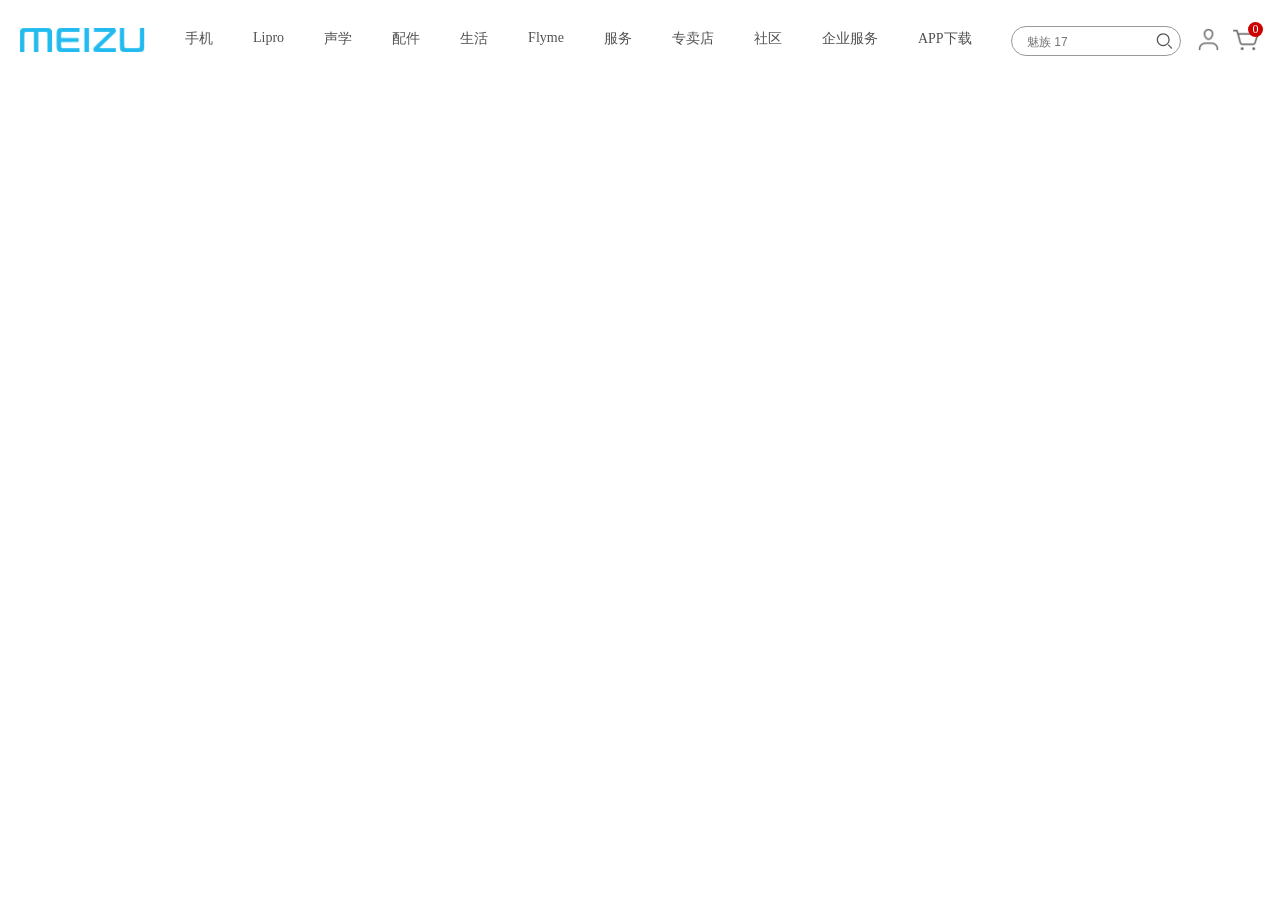
==== src/html/index.html @ c6a1ca73 "v0.0.2" ====
<!DOCTYPE html>
<html lang="en">

<head>
    <meta charset="UTF-8">
    <meta name="viewport" content="width=device-width, initial-scale=1.0">
    <title>Document</title>
    <link rel="stylesheet" href="../styles/index.css">
</head>

<body>
    <!-- 头部导航栏 -->
    <div class="meizu-header">
        <div class="wrapper">
            <div class="meizu-header-logo">
                <a href="">
                    <img src="../img/meizu.png" alt="">
                </a>
            </div>
            <ul class="meizu-header-link">
                <li class="meizu-header-product">
                    <a href="">手机</a>
                </li>
                <li class="meizu-header-product">
                    <a href="">Lipro</a>
                </li>
                <li class="meizu-header-product">
                    <a href="">声学</a>
                </li>
                <li class="meizu-header-product">
                    <a href="">配件</a>
                </li>
                <li class="meizu-header-product">
                    <a href="">生活</a>
                </li>
                <li class="meizu-header-product">
                    <a href="">Flyme</a>
                </li>
                <li class="meizu-header-product">
                    <a href="">服务</a>
                </li>
                <li class="meizu-header-product">
                    <a href="">专卖店</a>
                </li>
                <li class="meizu-header-product">
                    <a href="">社区</a>
                </li>
                <li class="meizu-header-product">
                    <a href="">企业服务</a>
                </li>
                <li class="meizu-header-product">
                    <a href="">APP下载</a>
                </li>
            </ul>
            <a href="" class="shop-cart">
                <img src="../img/shop-cart.png" alt="">
                <em>0</em>
            </a>
            <div class="user">
                <img src="../img/user.png" alt="">
            </div>
            <div class="header-search">
                <input type="text" placeholder="魅族 17">
                <a href="">
                    <svg t="1610023375110" class="icon" viewBox="0 0 1024 1024" version="1.1" xmlns="http://www.w3.org/2000/svg" p-id="1019" width="23" height="20"><path d="M446.112323 177.545051c137.567677 0.219798 252.612525 104.59798 266.162424 241.493333 13.562828 136.895354-78.778182 261.818182-213.617777 289.008485-134.852525 27.203232-268.386263-52.156768-308.945455-183.608889s25.018182-272.252121 151.738182-325.779394A267.235556 267.235556 0 0 1 446.112323 177.545051m0-62.060607c-182.794343 0-330.989899 148.195556-330.989899 330.989899s148.195556 330.989899 330.989899 330.989899 330.989899-148.195556 330.989899-330.989899-148.195556-330.989899-330.989899-330.989899z m431.321212 793.341415a30.849293 30.849293 0 0 1-21.94101-9.102223l-157.220202-157.220202c-11.752727-12.179394-11.584646-31.534545 0.37495-43.50707 11.972525-11.972525 31.327677-12.140606 43.494141-0.37495l157.220202 157.220202a31.036768 31.036768 0 0 1 6.723232 33.810101 31.004444 31.004444 0 0 1-28.651313 19.174142z m0 0" p-id="1020" fill="#515151"></path></svg>
                </a>
            </div>
        </div>
    </div>
</body>

</html>
---- src/styles/index.css ----
@charset 'utf-8';
* {
  margin: 0;
  padding: 0;
  box-sizing: border-box;
}
em {
  font-style: normal;
}
li {
  list-style-type: none;
}
a {
  text-decoration: none;
}
.wrapper {
  width: 1240px;
  margin: 0 auto;
}
.meizu-header .meizu-header-logo {
  float: left;
  padding: 28px 0;
}
.meizu-header .meizu-header-logo img {
  display: block;
  width: 125px;
  height: 24px;
}
.meizu-header .meizu-header-link {
  margin-left: 20px;
  float: left;
}
.meizu-header .meizu-header-link .meizu-header-product {
  float: left;
}
.meizu-header .meizu-header-link .meizu-header-product a {
  display: block;
  font-size: 14px;
  padding: 30px 20px 30px;
  color: #515151;
}
.meizu-header .shop-cart {
  float: right;
  position: relative;
}
.meizu-header .shop-cart img {
  width: 29px;
  height: 29px;
  margin: 24px 0 0 8px;
}
.meizu-header .shop-cart em {
  position: absolute;
  height: 15px;
  width: 15px;
  border-radius: 50%;
  background: #c00;
  text-align: center;
  line-height: 15px;
  color: #fff;
  font-size: 12px;
  right: -3px;
  top: 22px;
}
.meizu-header .user {
  float: right;
}
.meizu-header .user img {
  width: 29px;
  height: 29px;
  margin: 25px 0 0 8px;
}
.meizu-header .header-search {
  position: relative;
  float: right;
  width: 170px;
  height: 30px;
  border-radius: 20px;
  border: 1px solid #999;
  margin: 26px 5px 0 10px;
  background: #fff;
}
.meizu-header .header-search input {
  width: 127px;
  height: 20px;
  border: 0;
  margin: 5px 0 0 15px;
  outline: 0;
  font-size: 12px;
}
.meizu-header .header-search svg {
  position: absolute;
  right: 4px;
  top: 4px;
}
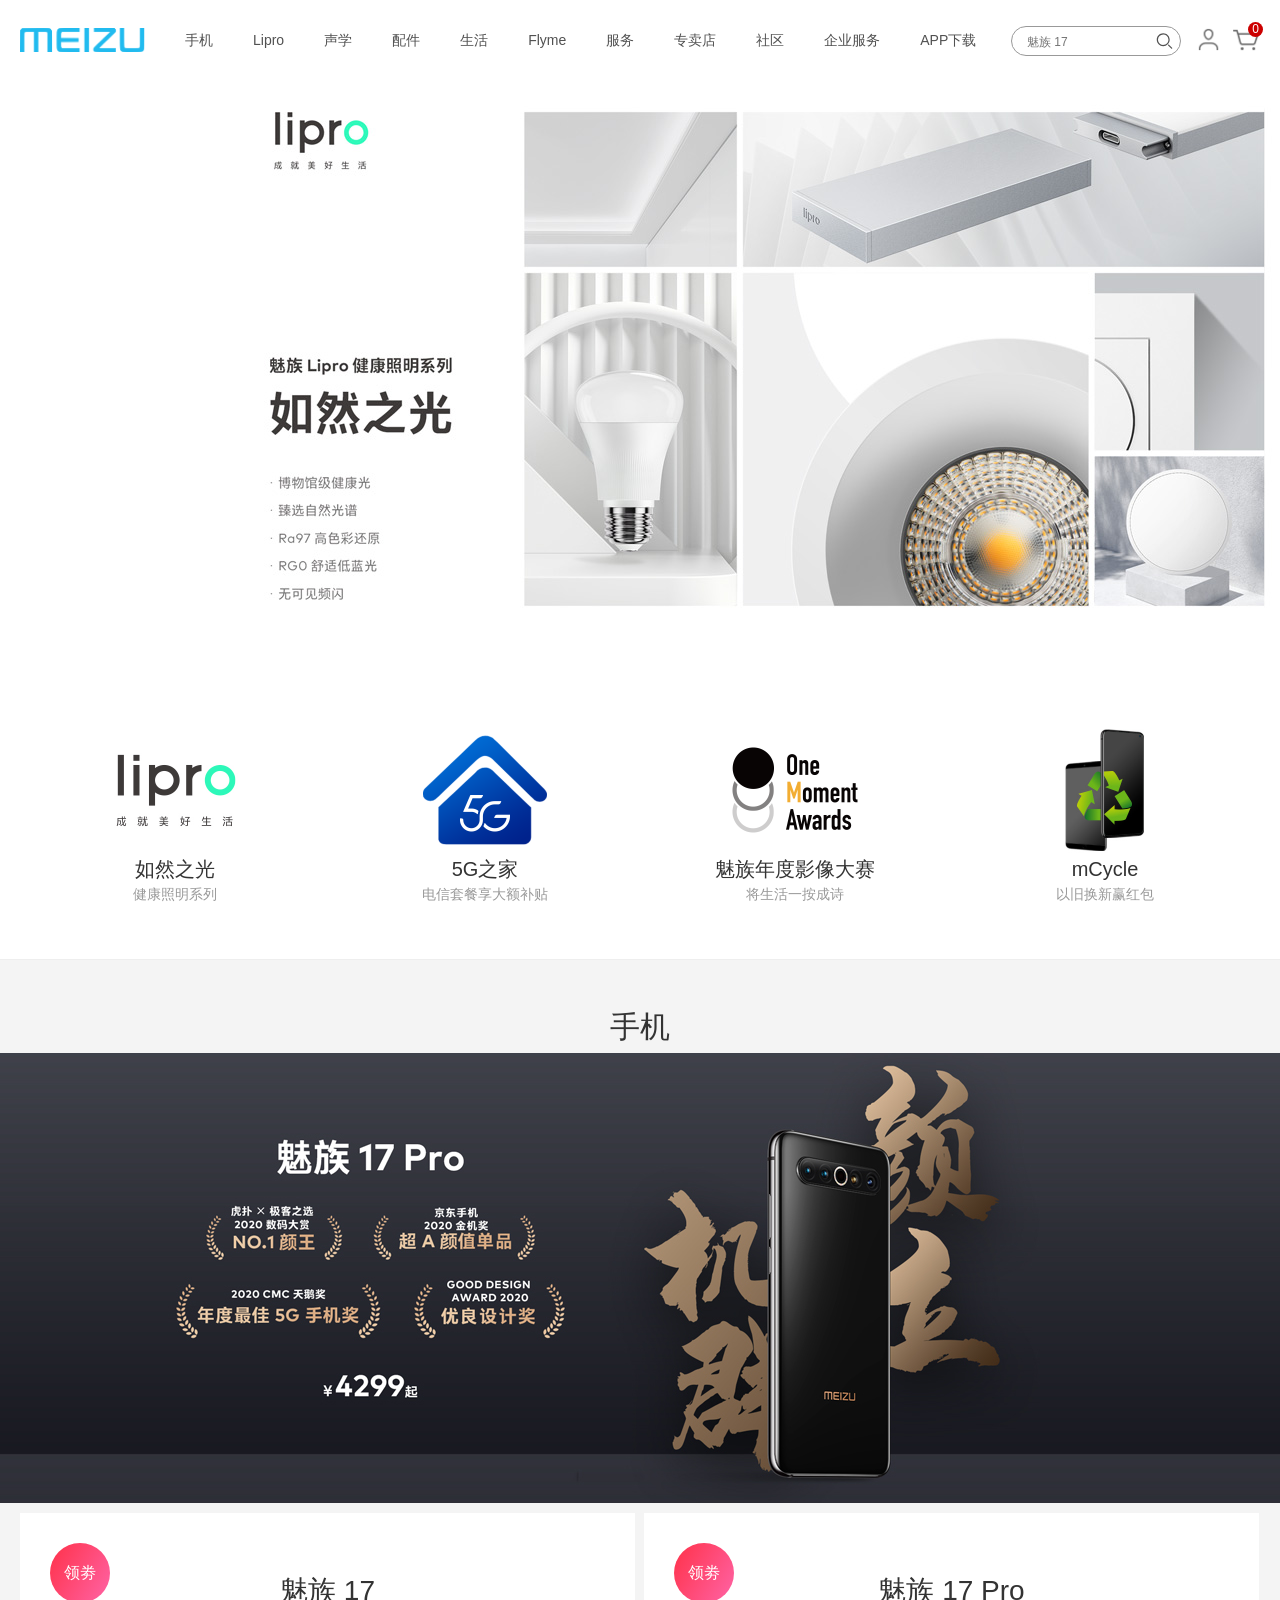
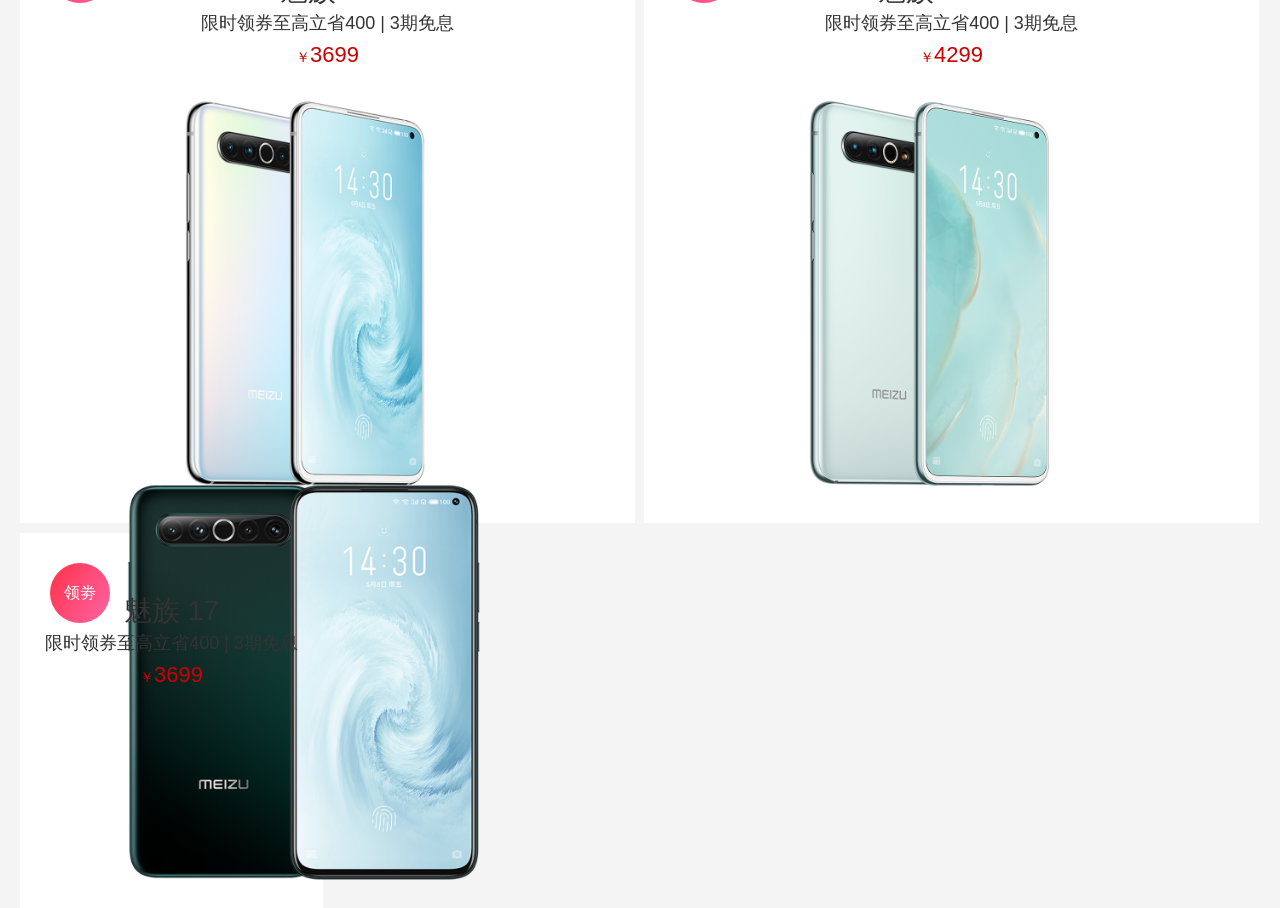
==== commit 6bb5f7cc: "v0.0.4" ====
--- a/src/html/index.html
+++ b/src/html/index.html
@@ -5,7 +5,10 @@
     <meta charset="UTF-8">
     <meta name="viewport" content="width=device-width, initial-scale=1.0">
     <title>Document</title>
-    <link rel="stylesheet" href="../styles/index.css">
+    <link href="https://cdn.jsdelivr.net/npm/bootstrap@3.3.7/dist/css/bootstrap.min.css" rel="stylesheet">
+
+    <link rel="stylesheet" href="../styles/index-header.css">
+    <link rel="stylesheet" href="../styles/index-body.css">
 </head>
 
 <body>
@@ -58,6 +61,22 @@
             </a>
             <div class="user">
                 <img src="../img/user.png" alt="">
+                <div class="user-list">
+                    <ul>
+                        <li>
+                            <a href="">立即登录</a>
+                        </li>
+                        <li>
+                            <a href="">立即注册</a>
+                        </li>
+                        <li>
+                            <a href="">我的订单</a>
+                        </li>
+                        <li>
+                            <a href="">M码通道</a>
+                        </li>
+                    </ul>
+                </div>
             </div>
             <div class="header-search">
                 <input type="text" placeholder="魅族 17">
@@ -67,6 +86,138 @@
             </div>
         </div>
     </div>
+
+    <!-- 轮播图 -->
+    <div id="carousel-example-generic" class="carousel slide" data-ride="carousel">
+        <!-- Indicators -->
+        <ol class="carousel-indicators">
+            <li data-target="#carousel-example-generic" data-slide-to="0" class="active"></li>
+            <li data-target="#carousel-example-generic" data-slide-to="1"></li>
+            <li data-target="#carousel-example-generic" data-slide-to="2"></li>
+            <li data-target="#carousel-example-generic" data-slide-to="3"></li>
+            <li data-target="#carousel-example-generic" data-slide-to="4"></li>
+            <li data-target="#carousel-example-generic" data-slide-to="5"></li>
+            <li data-target="#carousel-example-generic" data-slide-to="6"></li>
+            <li data-target="#carousel-example-generic" data-slide-to="7"></li>
+        </ol>
+
+        <!-- Wrapper for slides -->
+        <div class="carousel-inner" role="listbox">
+            <div class="item active">
+                <a href=""><img src="../img/m6.jpg" alt=""></a>
+            </div>
+            <div class="item">
+                <a href=""><img src="../img/m8.jpg" alt=""></a>
+            </div>
+            <div class="item">
+                <a href=""><img src="../img/m5.jpg" alt=""></a>
+            </div>
+            <div class="item">
+                <a href=""><img src="../img/m4.jpg" alt=""></a>
+            </div>
+            <div class="item">
+                <a href=""><img src="../img/m3.jpg" alt=""></a>
+            </div>
+            <div class="item">
+                <a href=""><img src="../img/m2.jpg" alt=""></a>
+            </div>
+            <div class="item">
+                <a href=""><img src="../img/m1.jpg" alt=""></a>
+            </div>
+            <div class="item">
+                <a href=""><img src="../img/m7.jpg" alt=""></a>
+            </div>
+        </div>
+    </div>
+    <!-- 广告条 -->
+    <div class="section-box">
+        <div class="section-box-adv">
+            <ul class="wrapper">
+                <li>
+                    <a href="">
+                        <img src="../img/m9.jpg" alt="">
+                        <em>如然之光</em>
+                        <p>健康照明系列</p>
+                    </a>
+                </li>
+                <li>
+                    <a href="">
+                        <img src="../img/1.png" alt="">
+                        <em>5G之家</em>
+                        <p>电信套餐享大额补贴</p>
+                    </a>
+                </li>
+                <li>
+                    <a href="">
+                        <img src="../img/2.png" alt="">
+                        <em>魅族年度影像大赛</em>
+                        <p>将生活一按成诗</p>
+                    </a>
+                </li>
+                <li>
+                    <a href="">
+                        <img src="../img/m10.jpg" alt="">
+                        <em>mCycle</em>
+                        <p>以旧换新赢红包</p>
+                    </a>
+                </li>
+            </ul>
+        </div>
+    </div>
+
+    <!-- 主体部分 -->
+    <main>
+        <div class="main-phone-title">
+            <h3>手机</h3>
+        </div>
+        <div class="main-phone-adv">
+            <a href="">
+                <img src="../img/m11.jpg" alt="">
+            </a>
+        </div>
+        <div class="phone-list wrapper">
+            <ul>
+                <li class="big big1">
+                    <a href="">
+                        <img src="../img/3.png" alt="">
+                        <span class="phone-info">
+                            <span>魅族 17</span>
+                        <span>限时领券至高立省400 | 3期免息</span>
+                        <span><i>￥</i>3699</span>
+                        </span>
+                        <span class="phone-red">领劵</span>
+                    </a>
+                </li>
+                <li class="big big2">
+                    <a href="">
+                        <img src="../img/4.png" alt="">
+                        <span class="phone-info">
+                            <span>魅族 17 Pro</span>
+                        <span>限时领券至高立省400 | 3期免息</span>
+                        <span><i>￥</i>4299</span>
+                        </span>
+                        <span class="phone-red">领劵</span>
+                    </a>
+                </li>
+                <li class="phone1">
+                    <a href="">
+                        <img src="../img/5.png" alt="">
+                        <span class="phone-info">
+                            <span>魅族 17</span>
+                        <span>限时领券至高立省400 | 3期免息</span>
+                        <span><i>￥</i>3699</span>
+                        </span>
+                        <span class="phone-red">领劵</span>
+                    </a>
+                </li>
+
+            </ul>
+        </div>
+    </main>
+
+
+    <script src="https://cdn.jsdelivr.net/npm/jquery@1.12.4/dist/jquery.min.js"></script>
+    <script src="https://cdn.jsdelivr.net/npm/bootstrap@3.3.7/dist/js/bootstrap.min.js"></script>
 </body>
 
 </html>
--- a/src/styles/index-header.css
+++ b/src/styles/index-header.css
@@ -0,0 +1,173 @@
+@charset 'utf-8';
+* {
+  margin: 0;
+  padding: 0;
+  box-sizing: border-box;
+}
+em {
+  font-style: normal;
+}
+li {
+  list-style-type: none;
+}
+a {
+  text-decoration: none;
+}
+.wrapper {
+  width: 1240px;
+  margin: 0 auto;
+}
+.meizu-header {
+  position: absolute;
+  top: 0;
+  width: 100%;
+  z-index: 999;
+}
+.meizu-header .meizu-header-logo {
+  float: left;
+  padding: 28px 0;
+}
+.meizu-header .meizu-header-logo img {
+  display: block;
+  width: 125px;
+  height: 24px;
+}
+.meizu-header .meizu-header-link {
+  margin-left: 20px;
+  float: left;
+}
+.meizu-header .meizu-header-link .meizu-header-product {
+  float: left;
+}
+.meizu-header .meizu-header-link a {
+  display: block;
+  font-size: 14px;
+  padding: 30px 20px 30px;
+  color: #515151;
+}
+.meizu-header .meizu-header-link a:hover {
+  color: #008cff;
+  text-decoration: none;
+}
+.meizu-header .shop-cart {
+  float: right;
+  position: relative;
+}
+.meizu-header .shop-cart img {
+  width: 29px;
+  height: 29px;
+  margin: 24px 0 0 8px;
+}
+.meizu-header .shop-cart em {
+  position: absolute;
+  height: 15px;
+  width: 15px;
+  border-radius: 50%;
+  background: #c00;
+  text-align: center;
+  line-height: 15px;
+  color: #fff;
+  font-size: 12px;
+  right: -3px;
+  top: 22px;
+}
+.meizu-header .user {
+  float: right;
+  position: relative;
+  cursor: pointer;
+}
+.meizu-header .user:hover .user-list {
+  display: block;
+}
+.meizu-header .user img {
+  width: 29px;
+  height: 29px;
+  margin: 25px 0 0 8px;
+}
+.meizu-header .user .user-list {
+  width: 100px;
+  background: #fff;
+  text-align: center;
+  font-size: 12px;
+  padding: 7px 0;
+  border-radius: 2px;
+  display: none;
+  position: absolute;
+  top: 65px;
+  left: -28px;
+  box-shadow: 0 0 5px rgba(0, 0, 0, 0.1);
+}
+.meizu-header .user .user-list li {
+  height: 33px;
+  line-height: 33px;
+}
+.meizu-header .user .user-list li a {
+  color: #515151;
+}
+.meizu-header .user .user-list li a:hover {
+  color: #008cff;
+}
+.meizu-header .header-search {
+  position: relative;
+  float: right;
+  width: 170px;
+  height: 30px;
+  border-radius: 20px;
+  border: 1px solid #999;
+  margin: 26px 5px 0 10px;
+  background: #fff;
+}
+.meizu-header .header-search input {
+  width: 127px;
+  height: 20px;
+  border: 0;
+  margin: 5px 0 0 15px;
+  outline: 0;
+  font-size: 12px;
+}
+.meizu-header .header-search svg {
+  position: absolute;
+  right: 4px;
+  top: 4px;
+}
+.carousel-inner a {
+  display: block;
+  height: 680px;
+  width: 2560px;
+  transform: translateX(-20%);
+}
+.section-box {
+  background: #f4f4f4;
+  padding-bottom: 50px;
+  overflow: hidden;
+}
+.section-box .section-box-adv {
+  padding-bottom: 45px;
+  height: auto;
+  overflow: hidden;
+  background: #fff;
+  border-bottom: 1px solid #eee;
+}
+.section-box .section-box-adv li {
+  float: left;
+  width: 25%;
+  padding-top: 45px;
+}
+.section-box .section-box-adv li a {
+  display: block;
+  width: 100%;
+  height: 100%;
+  text-align: center;
+  text-decoration: none;
+}
+.section-box .section-box-adv li a img {
+  height: 130px;
+}
+.section-box .section-box-adv li a em {
+  display: block;
+  font-size: 20px;
+  color: #333;
+}
+.section-box .section-box-adv li a p {
+  color: #999;
+}
--- a/src/styles/index-body.css
+++ b/src/styles/index-body.css
@@ -0,0 +1,109 @@
+@charset 'utf-8';
+main {
+  background: #f4f4f4;
+}
+main .main-phone-title {
+  text-align: center;
+}
+main .main-phone-title h3 {
+  font-size: 30px;
+  margin-top: 0;
+}
+main .main-phone-adv {
+  height: 450px;
+}
+main .main-phone-adv a {
+  position: relative;
+  display: block;
+  width: 100%;
+  height: 100%;
+  transition: opacity 0.2s linear;
+  overflow: hidden;
+}
+main .main-phone-adv a:hover {
+  opacity: 0.8;
+}
+main .main-phone-adv a img {
+  width: auto;
+  height: auto;
+  position: absolute;
+  top: 50%;
+  left: 50%;
+  transform: translate(-50%, -50%);
+}
+main .phone-list {
+  overflow: hidden;
+}
+main .phone-list .big {
+  width: 615px;
+  height: 610px;
+}
+main .phone-list li {
+  width: 303px;
+  height: 375px;
+  float: left;
+  margin-top: 10px;
+  margin-right: 9px;
+  background: #fff;
+  transition: all 0.3s ease;
+}
+main .phone-list li:hover {
+  box-shadow: 0 15px 30px rgba(0, 0, 0, 0.1);
+}
+main .phone-list li a {
+  display: block;
+  width: 100%;
+  height: 100%;
+  text-align: center;
+  position: relative;
+}
+main .phone-list li a img {
+  height: 460px;
+  position: absolute;
+  bottom: 0;
+  left: 55px;
+}
+main .phone-list li a span {
+  display: block;
+}
+main .phone-list li a .phone-info {
+  position: absolute;
+  left: 0;
+  top: 58px;
+  text-align: center;
+  width: 100%;
+}
+main .phone-list li a .phone-info span:nth-child(1) {
+  font-size: 28px;
+  color: #333333;
+}
+main .phone-list li a .phone-info span:nth-child(2) {
+  font-size: 18px;
+  color: #333333;
+  margin-bottom: 3px;
+}
+main .phone-list li a .phone-info span:nth-child(3) {
+  display: inline-block;
+  color: #c00;
+  font-size: 22px;
+}
+main .phone-list li a .phone-info span:nth-child(3) i {
+  font-size: 14px;
+  font-style: normal;
+}
+main .phone-list li a .phone-red {
+  position: absolute;
+  top: 30px;
+  left: 30px;
+  width: 60px;
+  height: 60px;
+  color: #fff;
+  line-height: 60px;
+  font-size: 16px;
+  text-align: center;
+  border-radius: 50%;
+  background-image: linear-gradient(120deg, #ff3149, #ff64a6);
+}
+main .phone-list .big2 {
+  margin-right: 0;
+}
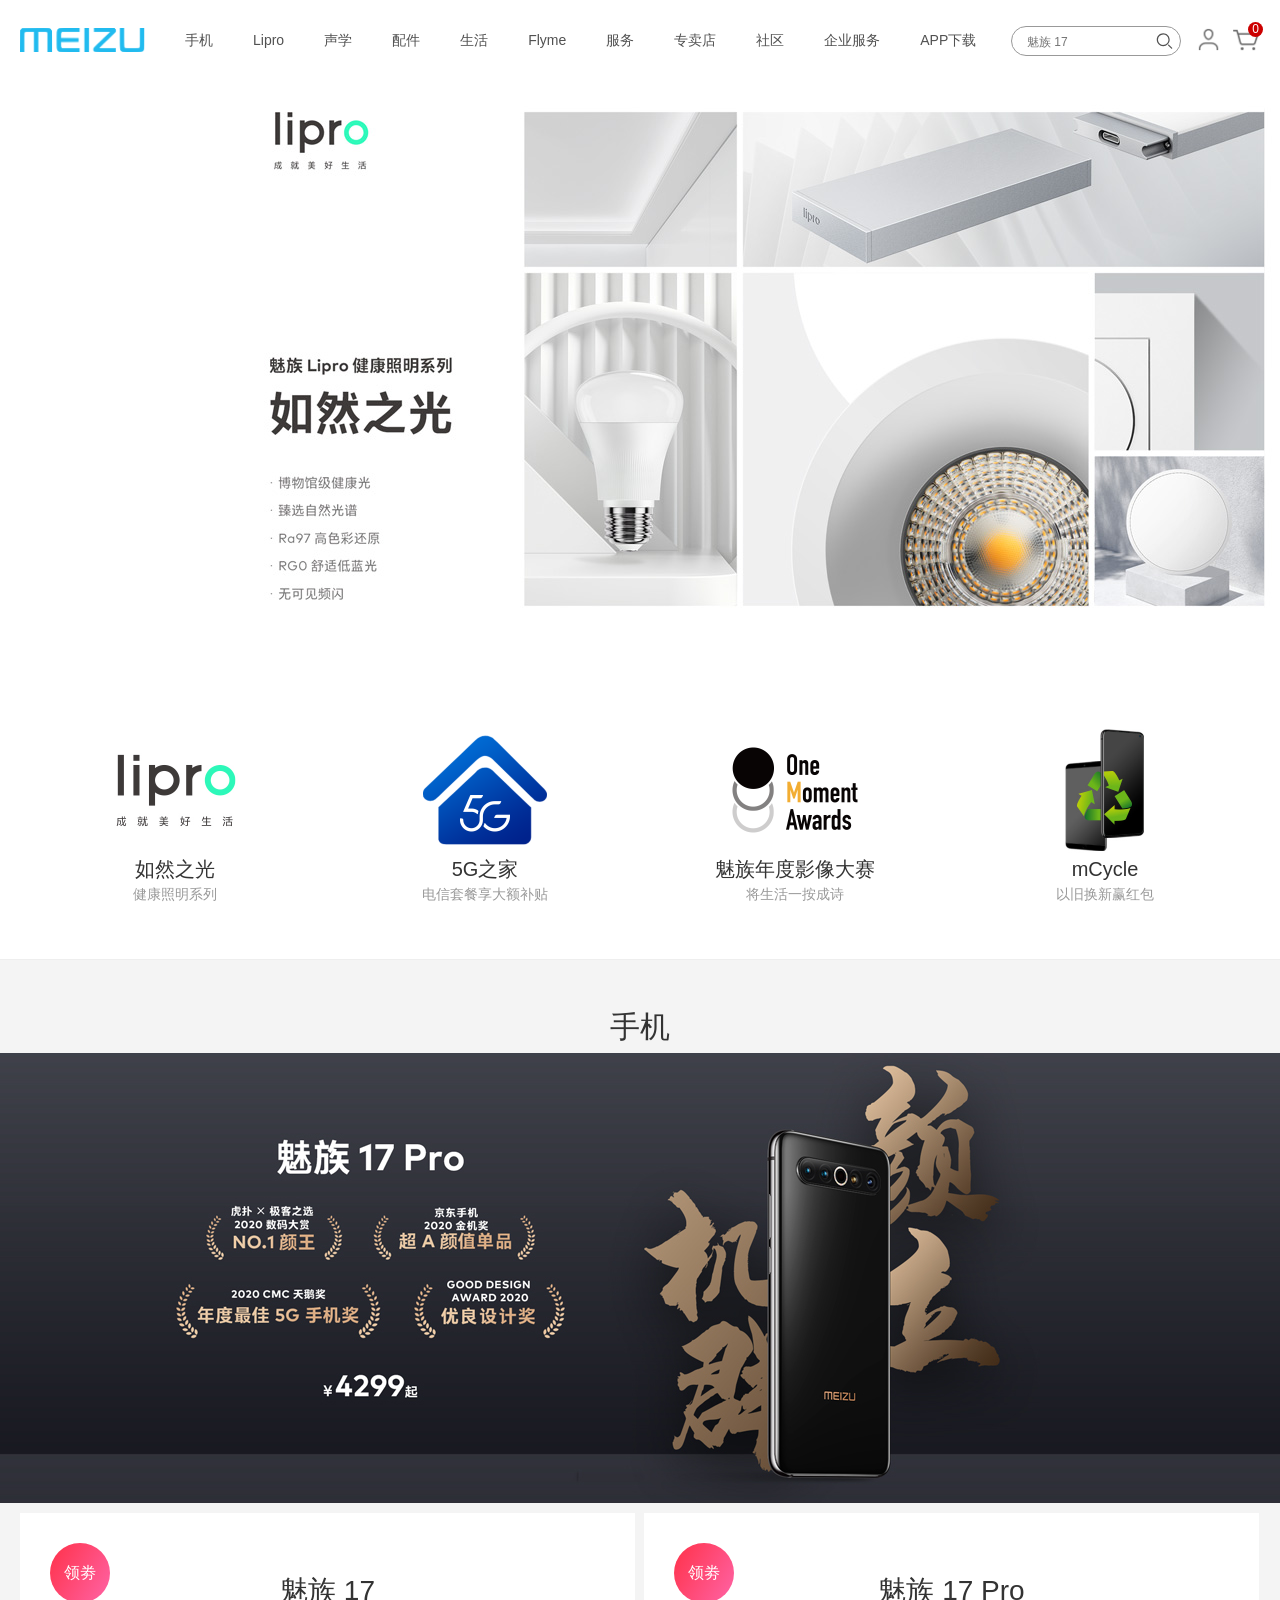
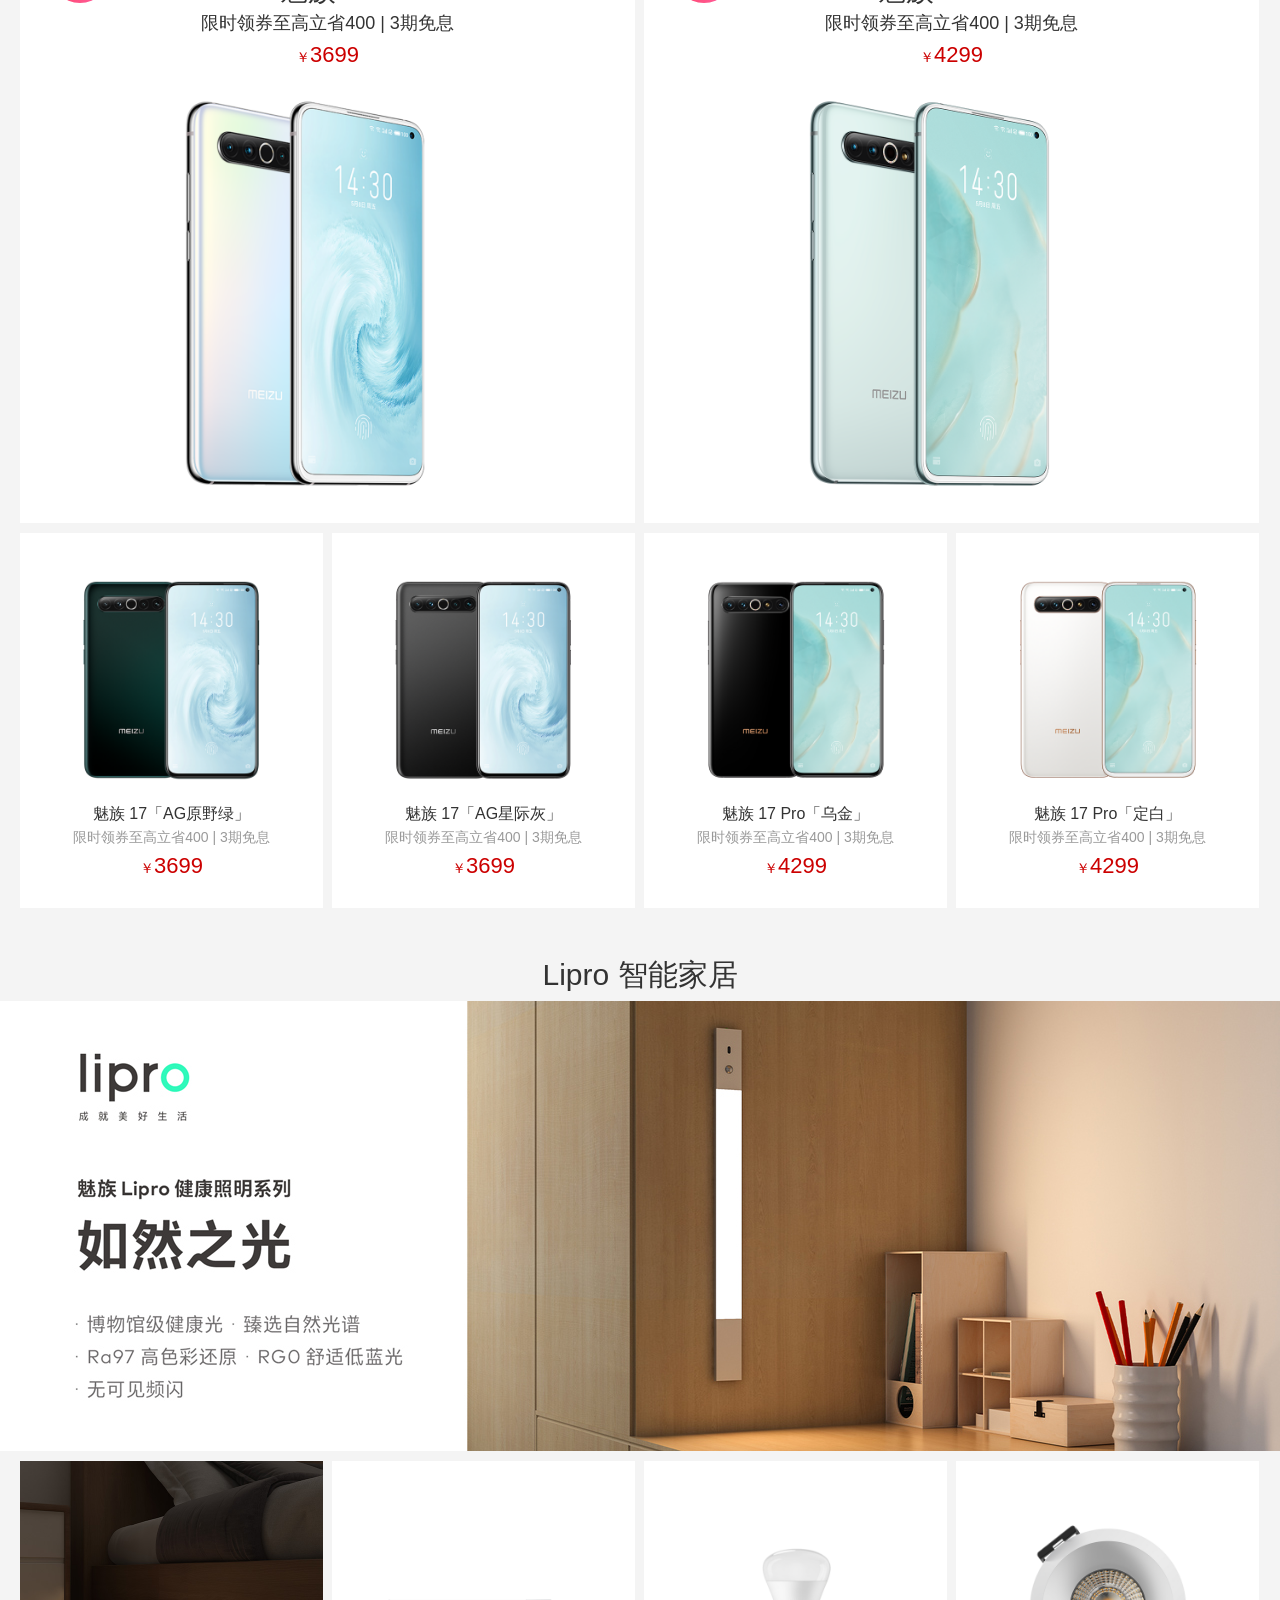
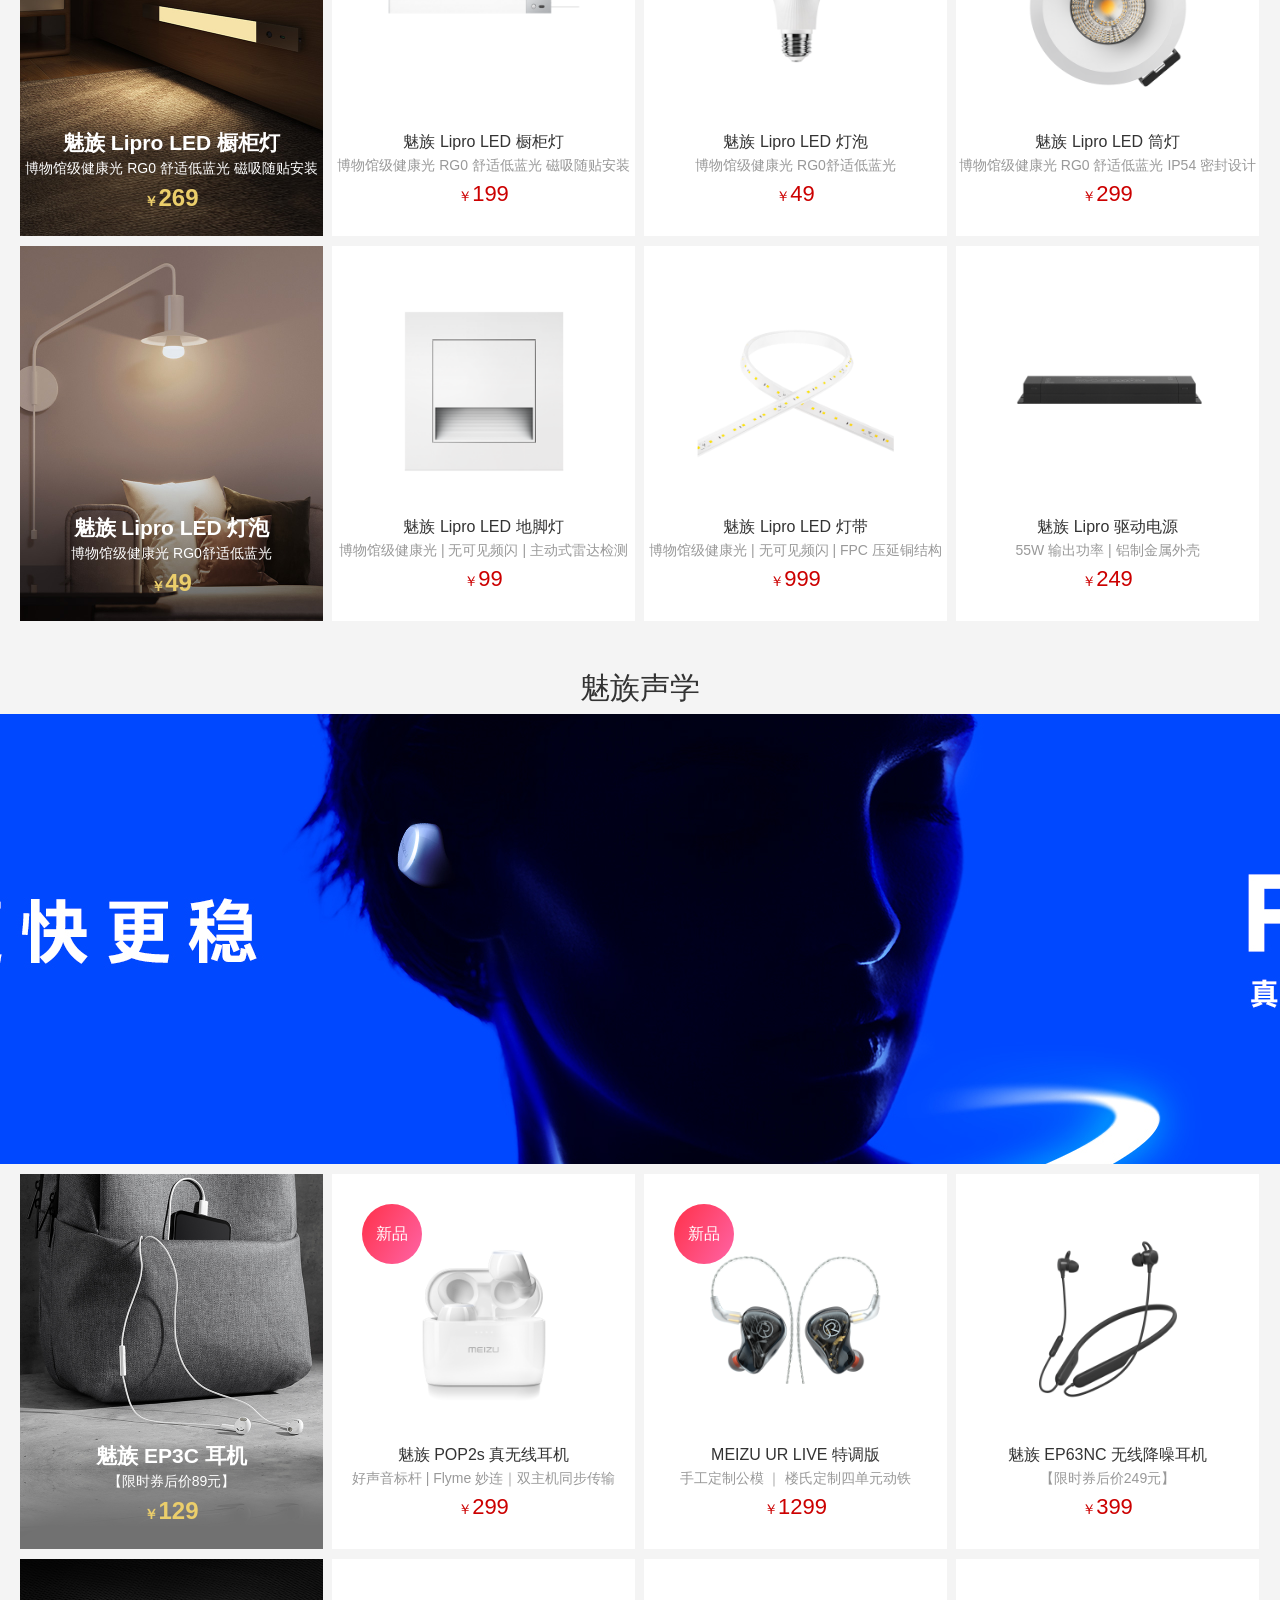
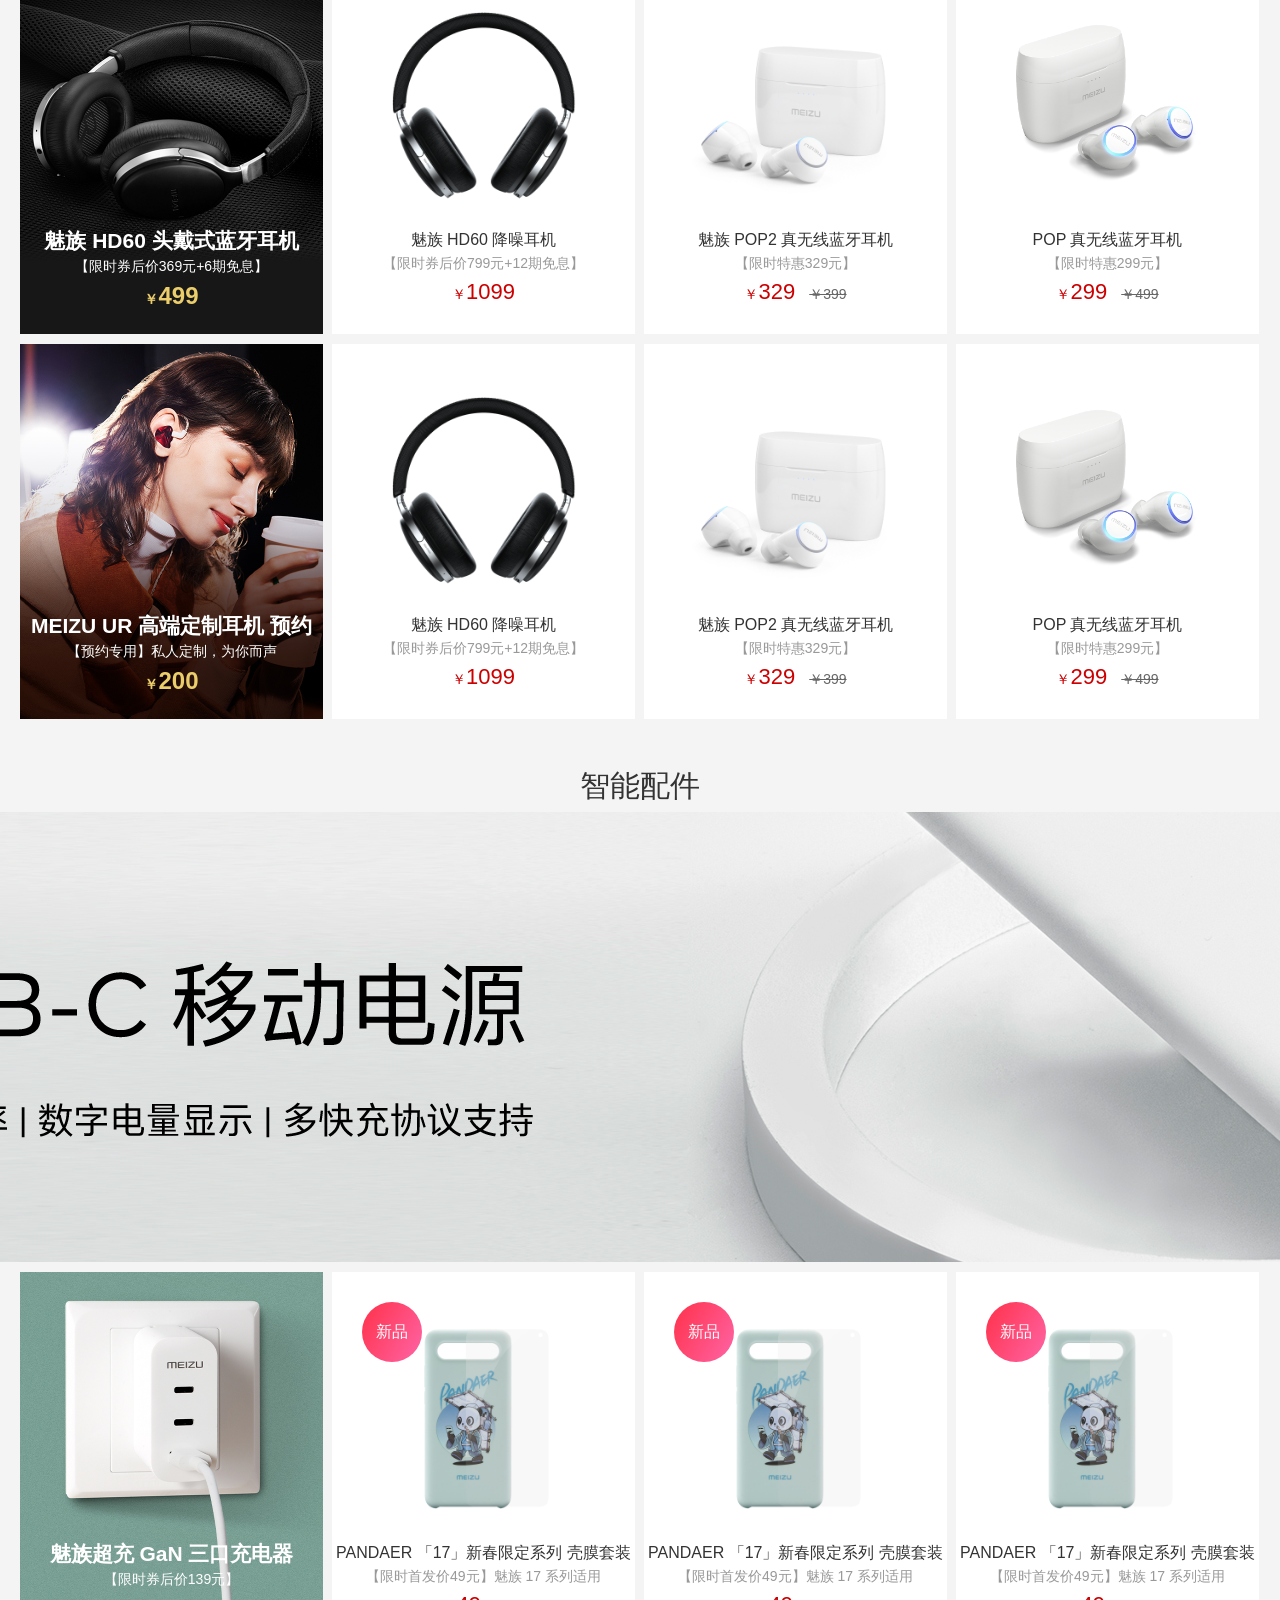
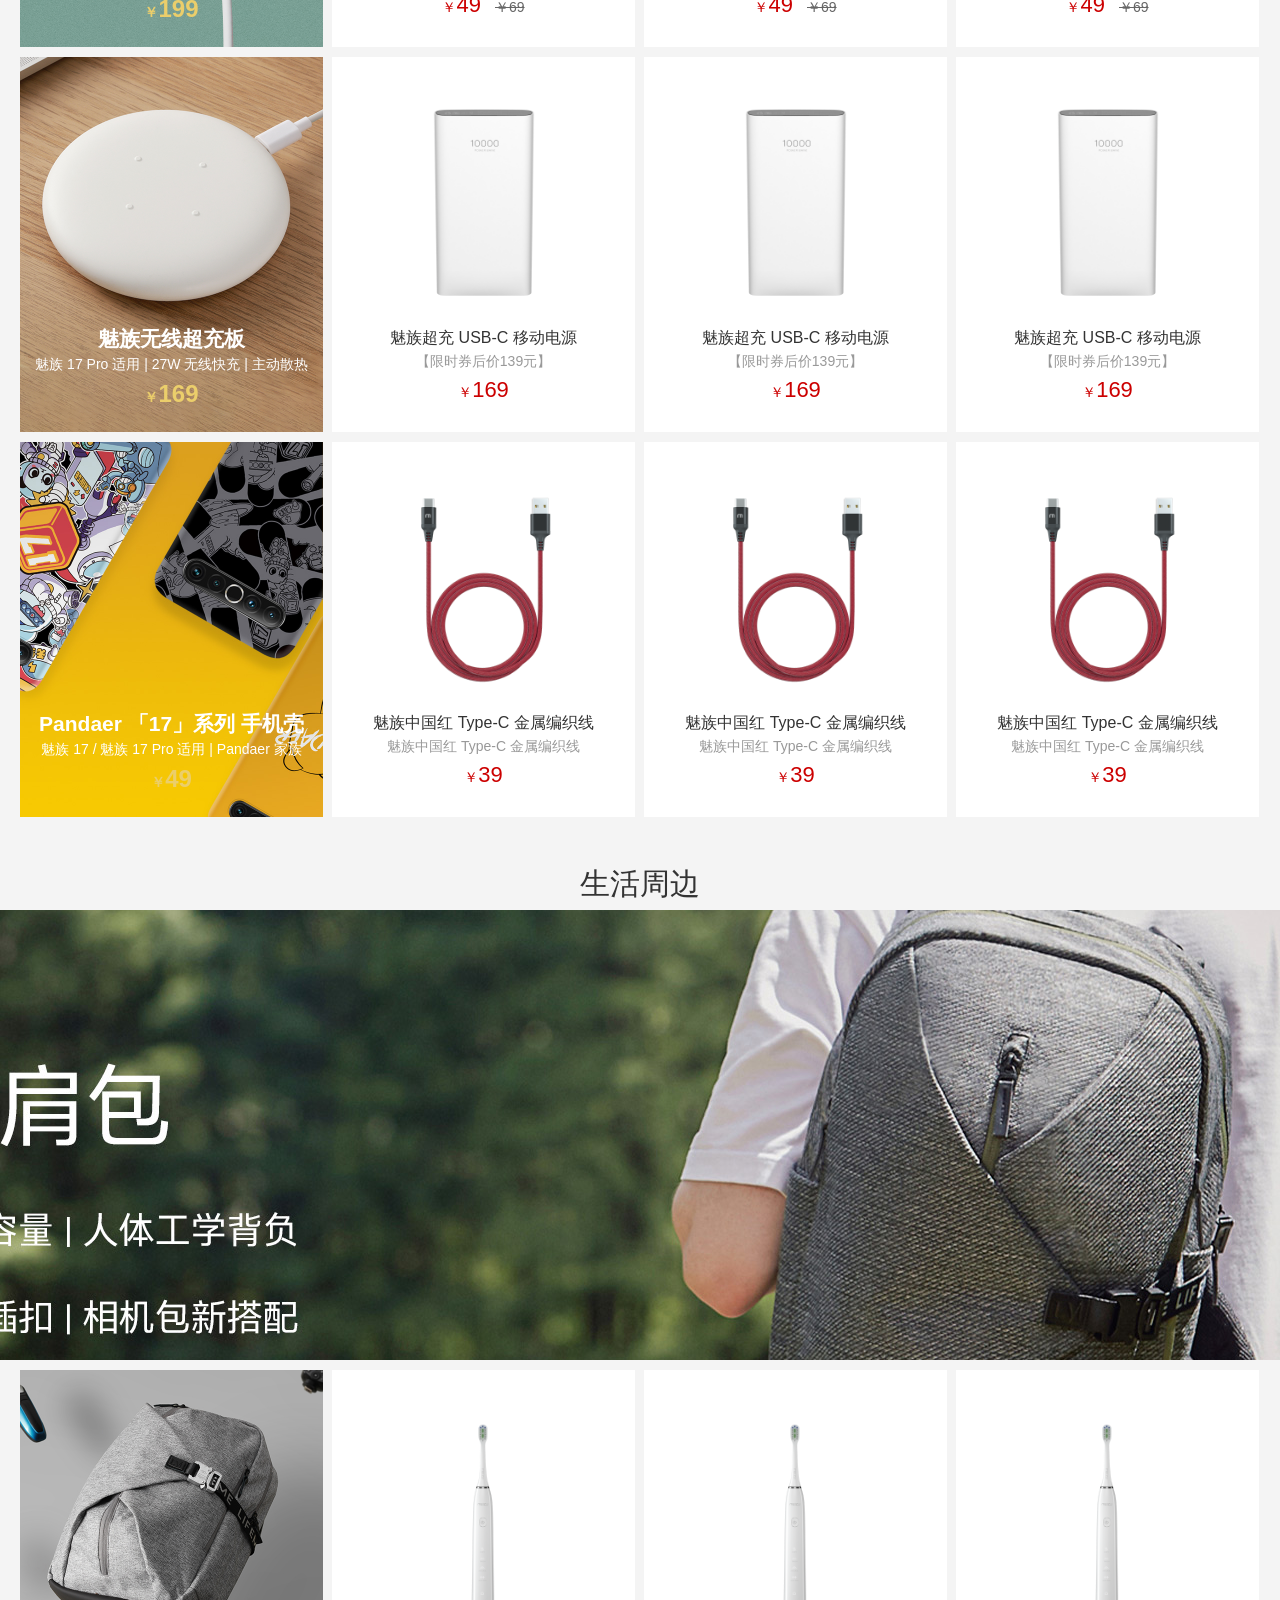
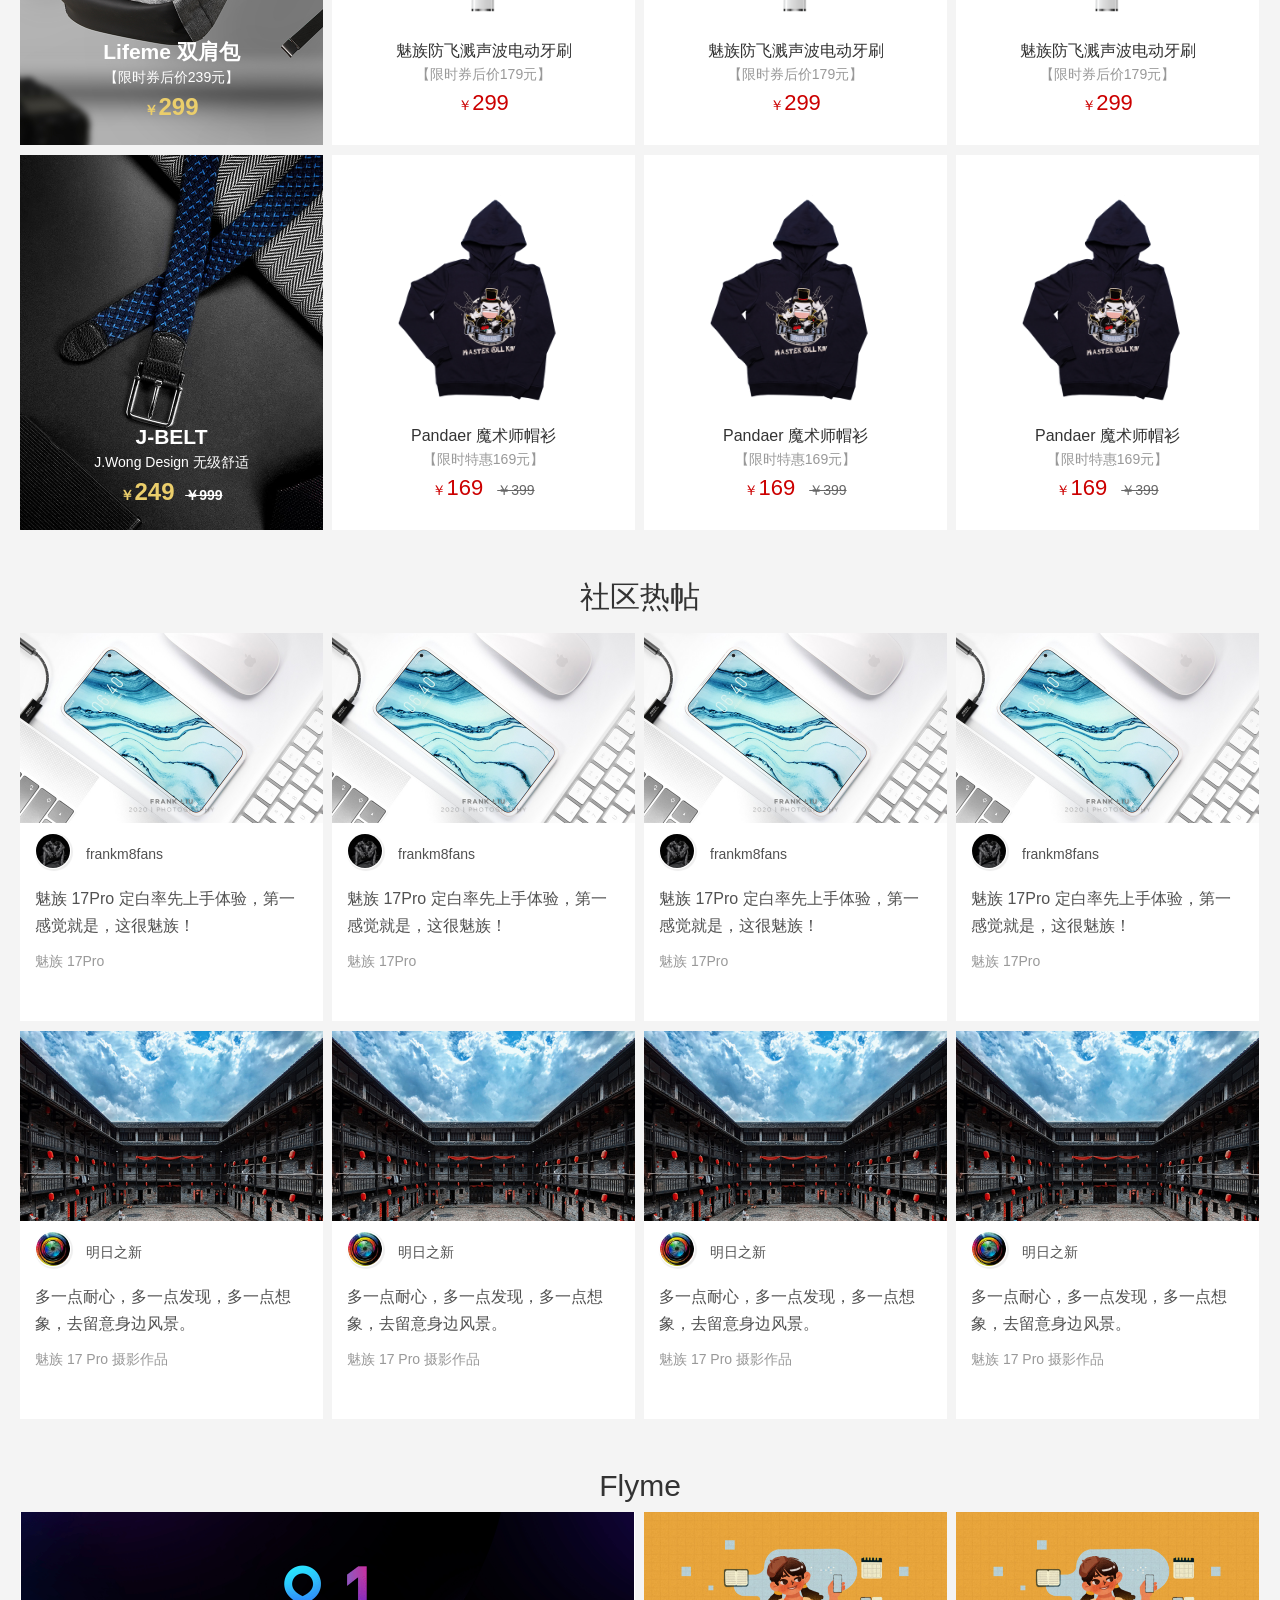
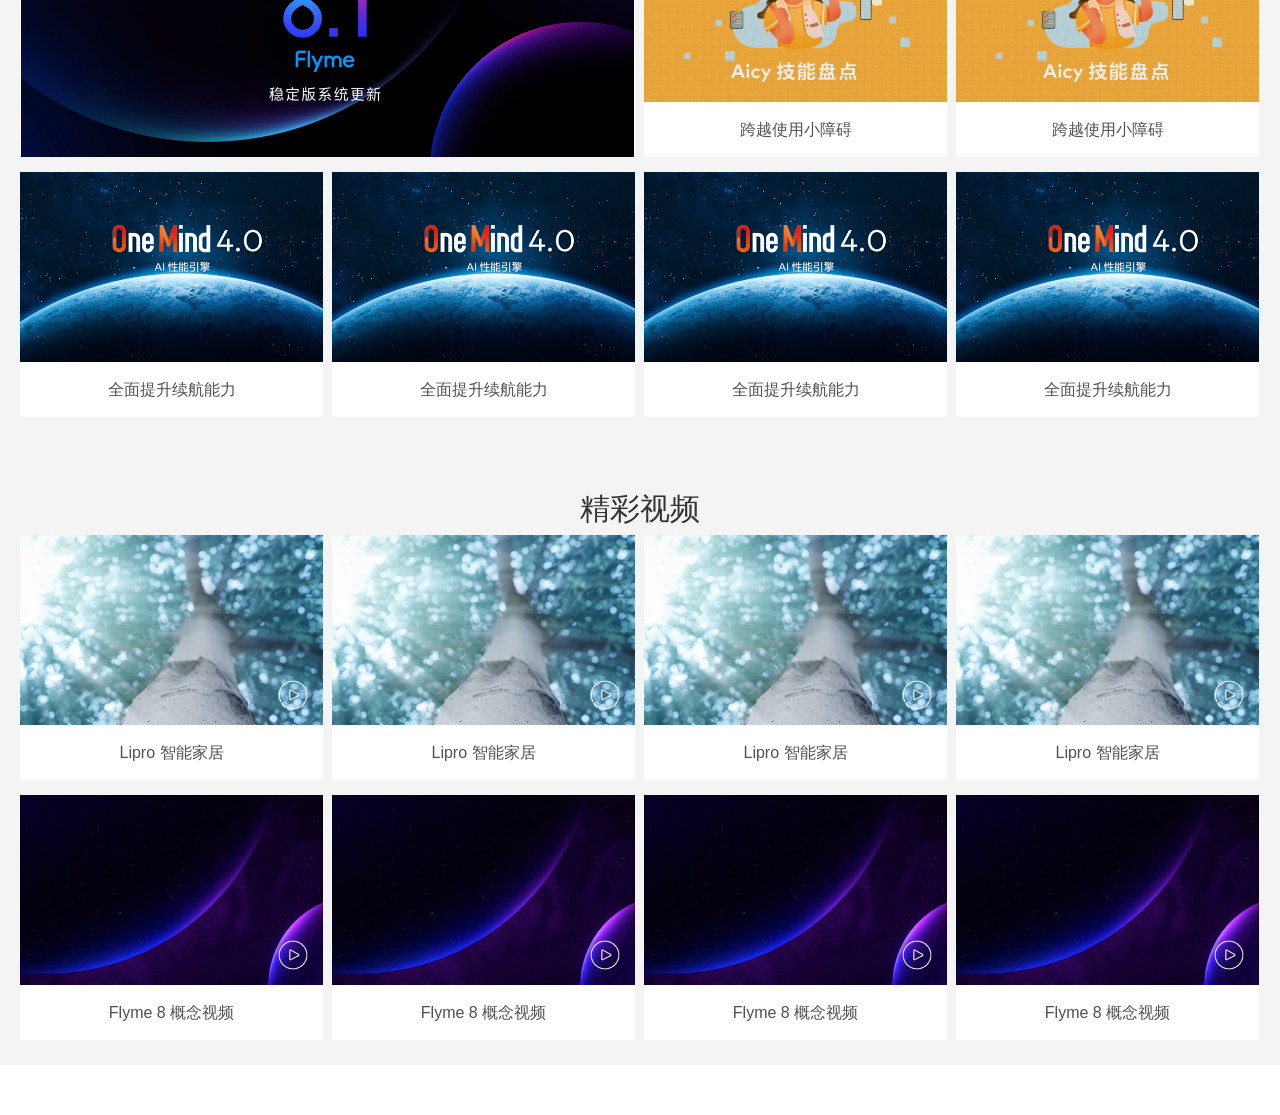
==== commit 0add71e1: "v0.0.5" ====
--- a/src/html/index.html
+++ b/src/html/index.html
@@ -167,6 +167,7 @@
 
     <!-- 主体部分 -->
     <main>
+        <!-- 手机页 -->
         <div class="main-phone-title">
             <h3>手机</h3>
         </div>
@@ -179,10 +180,10 @@
             <ul>
                 <li class="big big1">
                     <a href="">
-                        <img src="../img/3.png" alt="">
-                        <span class="phone-info">
-                            <span>魅族 17</span>
-                        <span>限时领券至高立省400 | 3期免息</span>
+                        <img class="goods-img1" src="../img/3.png" alt="">
+                        <span class="phone-info">
+                            <span class="goods-name">魅族 17</span>
+                        <span class="goods-desc">限时领券至高立省400 | 3期免息</span>
                         <span><i>￥</i>3699</span>
                         </span>
                         <span class="phone-red">领劵</span>
@@ -190,32 +191,748 @@
                 </li>
                 <li class="big big2">
                     <a href="">
-                        <img src="../img/4.png" alt="">
-                        <span class="phone-info">
-                            <span>魅族 17 Pro</span>
-                        <span>限时领券至高立省400 | 3期免息</span>
+                        <img class="goods-img1" src="../img/4.png" alt="">
+                        <span class="phone-info">
+                            <span class="goods-name">魅族 17 Pro</span>
+                        <span class="goods-desc">限时领券至高立省400 | 3期免息</span>
                         <span><i>￥</i>4299</span>
                         </span>
                         <span class="phone-red">领劵</span>
                     </a>
                 </li>
-                <li class="phone1">
-                    <a href="">
-                        <img src="../img/5.png" alt="">
-                        <span class="phone-info">
-                            <span>魅族 17</span>
-                        <span>限时领券至高立省400 | 3期免息</span>
+                <li class="phone">
+                    <a href="">
+                        <img class="goods-img2" src="../img/5.png" alt="">
+                        <span class="phone-info">
+                            <span class="goods-name">魅族 17「AG原野绿」</span>
+                        <span class="goods-desc">限时领券至高立省400 | 3期免息</span>
                         <span><i>￥</i>3699</span>
                         </span>
-                        <span class="phone-red">领劵</span>
+                    </a>
+                </li>
+                <li class="phone">
+                    <a href="">
+                        <img class="goods-img2" src="../img/6.png" alt="">
+                        <span class="phone-info">
+                            <span class="goods-name">魅族 17「AG星际灰」</span>
+                        <span class="goods-desc">限时领券至高立省400 | 3期免息</span>
+                        <span><i>￥</i>3699</span>
+                        </span>
+                    </a>
+                </li>
+                <li class="phone">
+                    <a href="">
+                        <img class="goods-img2" src="../img/7.png" alt="">
+                        <span class="phone-info">
+                            <span class="goods-name">魅族 17 Pro「乌金」</span>
+                        <span class="goods-desc">限时领券至高立省400 | 3期免息</span>
+                        <span><i>￥</i>4299</span>
+                        </span>
+                    </a>
+                </li>
+                <li class="phone last">
+                    <a href="">
+                        <img class="goods-img2" src="../img/8.png" alt="">
+                        <span class="phone-info">
+                            <span class="goods-name">魅族 17 Pro「定白」</span>
+                        <span class="goods-desc">限时领券至高立省400 | 3期免息</span>
+                        <span><i>￥</i>4299</span>
+                        </span>
                     </a>
                 </li>
 
             </ul>
         </div>
+        <!-- 智能家居页 -->
+        <div class="main-phone-title">
+            <h3>Lipro 智能家居</h3>
+        </div>
+        <div class="main-phone-adv">
+            <a href="">
+                <img src="../img/m12.jpg" alt="">
+            </a>
+        </div>
+        <div class="phone-list wrapper">
+            <ul>
+                <li class="phone">
+                    <a href="">
+                        <img class="goods-img3" src="../img/m13.jpg" alt="">
+                        <span class="phone-info box-ad-info">
+                            <span class="goods-name">魅族 Lipro LED 橱柜灯</span>
+                        <span class="goods-desc">博物馆级健康光 RG0 舒适低蓝光 磁吸随贴安装</span>
+                        <span style="color:#ebce6b" class="goods-price"><i>￥</i>269</span>
+                        </span>
+                    </a>
+                </li>
+                <li class="phone">
+                    <a href="">
+                        <img class="goods-img2" src="../img/9.png" alt="">
+                        <span class="phone-info">
+                            <span class="goods-name">魅族 Lipro LED 橱柜灯</span>
+                        <span class="goods-desc">博物馆级健康光 RG0 舒适低蓝光 磁吸随贴安装</span>
+                        <span><i>￥</i>199</span>
+                        </span>
+                    </a>
+                </li>
+                <li class="phone">
+                    <a href="">
+                        <img class="goods-img2" src="../img/m14.jpg" alt="">
+                        <span class="phone-info">
+                            <span class="goods-name">魅族 Lipro LED 灯泡</span>
+                        <span class="goods-desc">博物馆级健康光 RG0舒适低蓝光</span>
+                        <span><i>￥</i>49</span>
+                        </span>
+                    </a>
+                </li>
+                <li class="phone last">
+                    <a href="">
+                        <img class="goods-img2" src="../img/10.png" alt="">
+                        <span class="phone-info">
+                            <span class="goods-name">魅族 Lipro LED 筒灯</span>
+                        <span class="goods-desc">博物馆级健康光 RG0 舒适低蓝光 IP54 密封设计</span>
+                        <span><i>￥</i>299</span>
+                        </span>
+                    </a>
+                </li>
+                <li class="phone">
+                    <a href="">
+                        <img class="goods-img3" src="../img/m15.jpg" alt="">
+                        <span class="phone-info box-ad-info">
+                            <span class="goods-name">魅族 Lipro LED 灯泡</span>
+                        <span class="goods-desc">博物馆级健康光 RG0舒适低蓝光</span>
+                        <span style="color:#ebce6b" class="goods-price"><i>￥</i>49</span>
+                        </span>
+                    </a>
+                </li>
+                <li class="phone">
+                    <a href="">
+                        <img class="goods-img2" src="../img/11.png" alt="">
+                        <span class="phone-info">
+                            <span class="goods-name">魅族 Lipro LED 地脚灯</span>
+                        <span class="goods-desc">博物馆级健康光 | 无可见频闪 | 主动式雷达检测</span>
+                        <span><i>￥</i>99</span>
+                        </span>
+                    </a>
+                </li>
+                <li class="phone">
+                    <a href="">
+                        <img class="goods-img2" src="../img/12.png" alt="">
+                        <span class="phone-info">
+                            <span class="goods-name">魅族 Lipro LED 灯带</span>
+                        <span class="goods-desc">博物馆级健康光 | 无可见频闪 | FPC 压延铜结构</span>
+                        <span><i>￥</i>999</span>
+                        </span>
+                    </a>
+                </li>
+                <li class="phone last">
+                    <a href="">
+                        <img class="goods-img2" src="../img/13.png" alt="">
+                        <span class="phone-info">
+                            <span class="goods-name">魅族 Lipro 驱动电源</span>
+                        <span class="goods-desc">55W 输出功率 | 铝制金属外壳</span>
+                        <span><i>￥</i>249</span>
+                        </span>
+                    </a>
+                </li>
+            </ul>
+        </div>
+        <!-- 魅族声学 -->
+        <div class="main-phone-title">
+            <h3>魅族声学</h3>
+        </div>
+        <div class="main-phone-adv">
+            <a href="">
+                <img src="../img/m16.jpg" alt="">
+            </a>
+        </div>
+        <div class="phone-list wrapper">
+            <ul>
+                <li class="phone">
+                    <a href="">
+                        <img class="goods-img3" src="../img/m17.jpg" alt="">
+                        <span class="phone-info box-ad-info">
+                            <span class="goods-name">魅族 EP3C 耳机</span>
+                        <span class="goods-desc">【限时券后价89元】</span>
+                        <span style="color:#ebce6b" class="goods-price"><i>￥</i>129</span>
+                        </span>
+                    </a>
+                </li>
+                <li class="phone">
+                    <a href="">
+                        <img class="goods-img2" src="../img/14.png" alt="">
+                        <span class="phone-info">
+                            <span class="goods-name">魅族 POP2s 真无线耳机</span>
+                        <span class="goods-desc">好声音标杆 |  Flyme 妙连｜双主机同步传输</span>
+                        <span><i>￥</i>299</span>
+                        <span class="product-sign">新品</span>
+                        </span>
+                    </a>
+                </li>
+                <li class="phone">
+                    <a href="">
+                        <img class="goods-img2" src="../img/15.png" alt="">
+                        <span class="phone-info">
+                            <span class="goods-name">MEIZU UR LIVE 特调版</span>
+                        <span class="goods-desc">手工定制公模 ｜ 楼氏定制四单元动铁</span>
+                        <span><i>￥</i>1299</span>
+                        <span class="product-sign">新品</span>
+                        </span>
+                    </a>
+                </li>
+                <li class="phone last">
+                    <a href="">
+                        <img class="goods-img2" src="../img/16.png" alt="">
+                        <span class="phone-info">
+                            <span class="goods-name">魅族 EP63NC 无线降噪耳机</span>
+                        <span class="goods-desc">【限时券后价249元】</span>
+                        <span><i>￥</i>399</span>
+                        </span>
+                    </a>
+                </li>
+                <li class="phone">
+                    <a href="">
+                        <img class="goods-img3" src="../img/m18.jpg" alt="">
+                        <span class="phone-info box-ad-info">
+                            <span class="goods-name">魅族 HD60 头戴式蓝牙耳机</span>
+                        <span class="goods-desc">【限时券后价369元+6期免息】</span>
+                        <span style="color:#ebce6b" class="goods-price"><i>￥</i>499</span>
+                        </span>
+                    </a>
+                </li>
+                <li class="phone">
+                    <a href="">
+                        <img class="goods-img2" src="../img/17.png" alt="">
+                        <span class="phone-info">
+                            <span class="goods-name">魅族 HD60 降噪耳机</span>
+                        <span class="goods-desc">【限时券后价799元+12期免息】</span>
+                        <span><i>￥</i>1099</span>
+                        </span>
+                    </a>
+                </li>
+                <li class="phone">
+                    <a href="">
+                        <img class="goods-img2" src="../img/18.png" alt="">
+                        <span class="phone-info">
+                            <span class="goods-name">魅族 POP2 真无线蓝牙耳机</span>
+                        <span class="goods-desc">【限时特惠329元】</span>
+                        <span><i>￥</i>329
+                        <s>￥399</s></span>
+                        </span>
+                    </a>
+                </li>
+                <li class="phone last">
+                    <a href="">
+                        <img class="goods-img2" src="../img/19.png" alt="">
+                        <span class="phone-info">
+                            <span class="goods-name">POP 真无线蓝牙耳机</span>
+                        <span class="goods-desc">【限时特惠299元】</span>
+                        <span><i>￥</i>299
+                            <s>￥499</s></span>
+                        </span>
+                    </a>
+                </li>
+                <li class="phone">
+                    <a href="">
+                        <img class="goods-img3" src="../img/m19.jpg" alt="">
+                        <span class="phone-info box-ad-info">
+                            <span class="goods-name">MEIZU UR 高端定制耳机  预约</span>
+                        <span class="goods-desc">【预约专用】私人定制，为你而声</span>
+                        <span style="color:#ebce6b" class="goods-price"><i>￥</i>200</span>
+                        </span>
+                    </a>
+                </li>
+                <li class="phone">
+                    <a href="">
+                        <img class="goods-img2" src="../img/17.png" alt="">
+                        <span class="phone-info">
+                            <span class="goods-name">魅族 HD60 降噪耳机</span>
+                        <span class="goods-desc">【限时券后价799元+12期免息】</span>
+                        <span><i>￥</i>1099</span>
+                        </span>
+                    </a>
+                </li>
+                <li class="phone">
+                    <a href="">
+                        <img class="goods-img2" src="../img/18.png" alt="">
+                        <span class="phone-info">
+                            <span class="goods-name">魅族 POP2 真无线蓝牙耳机</span>
+                        <span class="goods-desc">【限时特惠329元】</span>
+                        <span><i>￥</i>329
+                        <s>￥399</s></span>
+                        </span>
+                    </a>
+                </li>
+                <li class="phone last">
+                    <a href="">
+                        <img class="goods-img2" src="../img/19.png" alt="">
+                        <span class="phone-info">
+                            <span class="goods-name">POP 真无线蓝牙耳机</span>
+                        <span class="goods-desc">【限时特惠299元】</span>
+                        <span><i>￥</i>299
+                            <s>￥499</s></span>
+                        </span>
+                    </a>
+                </li>
+            </ul>
+        </div>
+        <!-- 智能配件 -->
+        <div class="main-phone-title">
+            <h3>智能配件</h3>
+        </div>
+        <div class="main-phone-adv">
+            <a href="">
+                <img src="../img/m20.jpg" alt="">
+            </a>
+        </div>
+        <div class="phone-list wrapper">
+            <ul>
+                <li class="phone">
+                    <a href="">
+                        <img class="goods-img3" src="../img/m21.jpg" alt="">
+                        <span class="phone-info box-ad-info">
+                            <span class="goods-name">魅族超充 GaN 三口充电器</span>
+                        <span class="goods-desc">【限时券后价139元】</span>
+                        <span style="color:#ebce6b" class="goods-price"><i>￥</i>199</span>
+                        </span>
+                    </a>
+                </li>
+                <li class="phone">
+                    <a href="">
+                        <img class="goods-img2" src="../img/20.png" alt="">
+                        <span class="phone-info">
+                            <span class="goods-name">PANDAER 「17」新春限定系列 壳膜套装</span>
+                        <span class="goods-desc">【限时首发价49元】魅族 17 系列适用</span>
+                        <span><i>￥</i>49
+                        <s>￥69</s></span>
+                        <span class="product-sign">新品</span>
+                        </span>
+                    </a>
+                </li>
+                <li class="phone">
+                    <a href="">
+                        <img class="goods-img2" src="../img/20.png" alt="">
+                        <span class="phone-info">
+                            <span class="goods-name">PANDAER 「17」新春限定系列 壳膜套装</span>
+                        <span class="goods-desc">【限时首发价49元】魅族 17 系列适用</span>
+                        <span><i>￥</i>49
+                        <s>￥69</s></span>
+                        <span class="product-sign">新品</span>
+                        </span>
+                    </a>
+                </li>
+                <li class="phone last">
+                    <a href="">
+                        <img class="goods-img2" src="../img/20.png" alt="">
+                        <span class="phone-info">
+                            <span class="goods-name">PANDAER 「17」新春限定系列 壳膜套装</span>
+                        <span class="goods-desc">【限时首发价49元】魅族 17 系列适用</span>
+                        <span><i>￥</i>49
+                        <s>￥69</s></span>
+                        <span class="product-sign">新品</span>
+                        </span>
+                    </a>
+                </li>
+                <li class="phone">
+                    <a href="">
+                        <img class="goods-img3" src="../img/m22.jpg" alt="">
+                        <span class="phone-info box-ad-info">
+                            <span class="goods-name">魅族无线超充板</span>
+                        <span class="goods-desc">魅族 17 Pro 适用 | 27W 无线快充 | 主动散热</span>
+                        <span style="color:#ebce6b" class="goods-price"><i>￥</i>169</span>
+                        </span>
+                    </a>
+                </li>
+                <li class="phone">
+                    <a href="">
+                        <img class="goods-img2" src="../img/21.png" alt="">
+                        <span class="phone-info">
+                            <span class="goods-name">魅族超充 USB-C 移动电源</span>
+                        <span class="goods-desc">【限时券后价139元】</span>
+                        <span><i>￥</i>169
+                        </span>
+                        </span>
+                    </a>
+                </li>
+                <li class="phone">
+                    <a href="">
+                        <img class="goods-img2" src="../img/21.png" alt="">
+                        <span class="phone-info">
+                            <span class="goods-name">魅族超充 USB-C 移动电源</span>
+                        <span class="goods-desc">【限时券后价139元】</span>
+                        <span><i>￥</i>169
+                        </span>
+                        </span>
+                    </a>
+                </li>
+                <li class="phone last">
+                    <a href="">
+                        <img class="goods-img2" src="../img/21.png" alt="">
+                        <span class="phone-info">
+                            <span class="goods-name">魅族超充 USB-C 移动电源</span>
+                        <span class="goods-desc">【限时券后价139元】</span>
+                        <span><i>￥</i>169
+                        </span>
+                        </span>
+                    </a>
+                </li>
+                <li class="phone">
+                    <a href="">
+                        <img class="goods-img3" src="../img/m23.jpg" alt="">
+                        <span class="phone-info box-ad-info">
+                            <span class="goods-name">Pandaer 「17」系列 手机壳</span>
+                        <span class="goods-desc">魅族 17 / 魅族 17 Pro 适用 | Pandaer 家族</span>
+                        <span style="color:#ebce6b" class="goods-price"><i>￥</i>49</span>
+                        </span>
+                    </a>
+                </li>
+                <li class="phone">
+                    <a href="">
+                        <img class="goods-img2" src="../img/22.png" alt="">
+                        <span class="phone-info">
+                            <span class="goods-name">魅族中国红 Type-C 金属编织线</span>
+                        <span class="goods-desc">魅族中国红 Type-C 金属编织线</span>
+                        <span><i>￥</i>39
+                        </span>
+                        </span>
+                    </a>
+                </li>
+                <li class="phone">
+                    <a href="">
+                        <img class="goods-img2" src="../img/22.png" alt="">
+                        <span class="phone-info">
+                            <span class="goods-name">魅族中国红 Type-C 金属编织线</span>
+                        <span class="goods-desc">魅族中国红 Type-C 金属编织线</span>
+                        <span><i>￥</i>39
+                        </span>
+                        </span>
+                    </a>
+                </li>
+                <li class="phone last">
+                    <a href="">
+                        <img class="goods-img2" src="../img/22.png" alt="">
+                        <span class="phone-info">
+                            <span class="goods-name">魅族中国红 Type-C 金属编织线</span>
+                        <span class="goods-desc">魅族中国红 Type-C 金属编织线</span>
+                        <span><i>￥</i>39
+                        </span>
+                        </span>
+                    </a>
+                </li>
+            </ul>
+        </div>
+        <!-- 生活周边 -->
+        <div class="main-phone-title">
+            <h3>生活周边</h3>
+        </div>
+        <div class="main-phone-adv">
+            <a href="">
+                <img src="../img/m24.jpg" alt="">
+            </a>
+        </div>
+        <div class="phone-list wrapper">
+            <ul>
+                <li class="phone">
+                    <a href="">
+                        <img class="goods-img3" src="../img/m25.jpg" alt="">
+                        <span class="phone-info box-ad-info">
+                            <span class="goods-name">Lifeme 双肩包</span>
+                        <span class="goods-desc">【限时券后价239元】</span>
+                        <span style="color:#ebce6b" class="goods-price"><i>￥</i>299</span>
+                        </span>
+                    </a>
+                </li>
+                <li class="phone">
+                    <a href="">
+                        <img class="goods-img2" src="../img/23.png" alt="">
+                        <span class="phone-info">
+                            <span class="goods-name">魅族防飞溅声波电动牙刷</span>
+                        <span class="goods-desc">【限时券后价179元】</span>
+                        <span><i>￥</i>299
+                        </span>
+                        </span>
+                    </a>
+                </li>
+                <li class="phone">
+                    <a href="">
+                        <img class="goods-img2" src="../img/23.png" alt="">
+                        <span class="phone-info">
+                            <span class="goods-name">魅族防飞溅声波电动牙刷</span>
+                        <span class="goods-desc">【限时券后价179元】</span>
+                        <span><i>￥</i>299
+                        </span>
+                        </span>
+                    </a>
+                </li>
+                <li class="phone last">
+                    <a href="">
+                        <img class="goods-img2" src="../img/23.png" alt="">
+                        <span class="phone-info">
+                            <span class="goods-name">魅族防飞溅声波电动牙刷</span>
+                        <span class="goods-desc">【限时券后价179元】</span>
+                        <span><i>￥</i>299
+                        </span>
+                        </span>
+                    </a>
+                </li>
+                <li class="phone">
+                    <a href="">
+                        <img class="goods-img3" src="../img/m26.jpg" alt="">
+                        <span class="phone-info box-ad-info">
+                            <span class="goods-name">J-BELT</span>
+                        <span class="goods-desc">J.Wong Design 无级舒适</span>
+                        <span style="color:#ebce6b" class="goods-price"><i>￥</i>249
+                        <s>￥999</s></span>
+                        </span>
+                    </a>
+                </li>
+                <li class="phone">
+                    <a href="">
+                        <img class="goods-img2" src="../img/24.png" alt="">
+                        <span class="phone-info">
+                            <span class="goods-name">Pandaer 魔术师帽衫</span>
+                        <span class="goods-desc">【限时特惠169元】</span>
+                        <span><i>￥</i>169
+                            <s>￥399</s>
+                        </span>
+                        </span>
+                    </a>
+                </li>
+                <li class="phone">
+                    <a href="">
+                        <img class="goods-img2" src="../img/24.png" alt="">
+                        <span class="phone-info">
+                            <span class="goods-name">Pandaer 魔术师帽衫</span>
+                        <span class="goods-desc">【限时特惠169元】</span>
+                        <span><i>￥</i>169
+                            <s>￥399</s>
+                        </span>
+                        </span>
+                    </a>
+                </li>
+                <li class="phone last">
+                    <a href="">
+                        <img class="goods-img2" src="../img/24.png" alt="">
+                        <span class="phone-info">
+                            <span class="goods-name">Pandaer 魔术师帽衫</span>
+                        <span class="goods-desc">【限时特惠169元】</span>
+                        <span><i>￥</i>169
+                            <s>￥399</s>
+                        </span>
+                        </span>
+                    </a>
+                </li>
+            </ul>
+        </div>
+        <!-- 社区热帖 -->
+        <div class="main-phone-title">
+            <h3>社区热帖</h3>
+        </div>
+        <div class="phone-list wrapper">
+            <ul>
+                <li class="phone1">
+                    <a href="">
+                        <img class="goods-img4" src="../img/25.png" alt="">
+                        <div class="comment-user-info">
+                            <img src="../img/w100.jfif" alt="">
+                            <span class="comment-username">frankm8fans</span>
+                        </div>
+                        <p>魅族 17Pro 定白率先上手体验，第一感觉就是，这很魅族！</p>
+                        <span class="comment-tip">魅族 17Pro</span>
+                    </a>
+                </li>
+                <li class="phone1">
+                    <a href="">
+                        <img class="goods-img4" src="../img/25.png" alt="">
+                        <div class="comment-user-info">
+                            <img src="../img/w100.jfif" alt="">
+                            <span class="comment-username">frankm8fans</span>
+                        </div>
+                        <p>魅族 17Pro 定白率先上手体验，第一感觉就是，这很魅族！</p>
+                        <span class="comment-tip">魅族 17Pro</span>
+                    </a>
+                </li>
+                <li class="phone1">
+                    <a href="">
+                        <img class="goods-img4" src="../img/25.png" alt="">
+                        <div class="comment-user-info">
+                            <img src="../img/w100.jfif" alt="">
+                            <span class="comment-username">frankm8fans</span>
+                        </div>
+                        <p>魅族 17Pro 定白率先上手体验，第一感觉就是，这很魅族！</p>
+                        <span class="comment-tip">魅族 17Pro</span>
+                    </a>
+                </li>
+                <li class="phone1 last">
+                    <a href="">
+                        <img class="goods-img4" src="../img/25.png" alt="">
+                        <div class="comment-user-info">
+                            <img src="../img/w100.jfif" alt="">
+                            <span class="comment-username">frankm8fans</span>
+                        </div>
+                        <p>魅族 17Pro 定白率先上手体验，第一感觉就是，这很魅族！</p>
+                        <span class="comment-tip">魅族 17Pro</span>
+                    </a>
+                </li>
+                <li class="phone1">
+                    <a href="">
+                        <img class="goods-img4" src="../img/26.png" alt="">
+                        <div class="comment-user-info">
+                            <img src="../img/w100h100.jfif" alt="">
+                            <span class="comment-username">明日之新</span>
+                        </div>
+                        <p>多一点耐心，多一点发现，多一点想象，去留意身边风景。</p>
+                        <span class="comment-tip">魅族 17 Pro 摄影作品</span>
+                    </a>
+                </li>
+                <li class="phone1">
+                    <a href="">
+                        <img class="goods-img4" src="../img/26.png" alt="">
+                        <div class="comment-user-info">
+                            <img src="../img/w100h100.jfif" alt="">
+                            <span class="comment-username">明日之新</span>
+                        </div>
+                        <p>多一点耐心，多一点发现，多一点想象，去留意身边风景。</p>
+                        <span class="comment-tip">魅族 17 Pro 摄影作品</span>
+                    </a>
+                </li>
+                <li class="phone1">
+                    <a href="">
+                        <img class="goods-img4" src="../img/26.png" alt="">
+                        <div class="comment-user-info">
+                            <img src="../img/w100h100.jfif" alt="">
+                            <span class="comment-username">明日之新</span>
+                        </div>
+                        <p>多一点耐心，多一点发现，多一点想象，去留意身边风景。</p>
+                        <span class="comment-tip">魅族 17 Pro 摄影作品</span>
+                    </a>
+                </li>
+                <li class="phone1 last">
+                    <a href="">
+                        <img class="goods-img4" src="../img/26.png" alt="">
+                        <div class="comment-user-info">
+                            <img src="../img/w100h100.jfif" alt="">
+                            <span class="comment-username">明日之新</span>
+                        </div>
+                        <p>多一点耐心，多一点发现，多一点想象，去留意身边风景。</p>
+                        <span class="comment-tip">魅族 17 Pro 摄影作品</span>
+                    </a>
+                </li>
+            </ul>
+        </div>
+        <!-- Flyme -->
+        <div class="main-phone-title">
+            <h3>Flyme</h3>
+        </div>
+        <div class="phone-list wrapper">
+            <ul class="clearfix">
+                <li class="phone2">
+                    <a href="">
+                        <img class="goods-img5" src="../img/27.png" alt="">
+                    </a>
+                </li>
+                <li class="phone2">
+                    <a href="">
+                        <img class="goods-img6" src="../img/m27.jpg" alt="">
+                        <p>跨越使用小障碍</p>
+                    </a>
+                </li>
+                <li class="phone2 last">
+                    <a href="">
+                        <img class="goods-img6" src="../img/m27.jpg" alt="">
+                        <p>跨越使用小障碍</p>
+                    </a>
+                </li>
+                <li class="phone2">
+                    <a href="">
+                        <img class="goods-img6" src="../img/28.png" alt="">
+                        <p>全面提升续航能力</p>
+                    </a>
+                </li>
+                <li class="phone2">
+                    <a href="">
+                        <img class="goods-img6" src="../img/28.png" alt="">
+                        <p>全面提升续航能力</p>
+                    </a>
+                </li>
+                <li class="phone2">
+                    <a href="">
+                        <img class="goods-img6" src="../img/28.png" alt="">
+                        <p>全面提升续航能力</p>
+                    </a>
+                </li>
+                <li class="phone2 last">
+                    <a href="">
+                        <img class="goods-img6" src="../img/28.png" alt="">
+                        <p>全面提升续航能力</p>
+                    </a>
+                </li>
+            </ul>
+        </div>
+        <!-- 精彩视频 -->
+        <div class="main-phone-title">
+            <h3>精彩视频</h3>
+        </div>
+        <div class="phone-list wrapper">
+            <ul class="clearfix">
+                <li class="phone2" style="width: 303px;">
+                    <a href="#">
+                        <i></i>
+                        <img class="goods-img6" src="../img/m28.jpg" alt="">
+                        <p>Lipro 智能家居</p>
+                    </a>
+                </li>
+                <li class="phone2">
+                    <a href="#">
+                        <i></i>
+                        <img class="goods-img6" src="../img/m28.jpg" alt="">
+                        <p>Lipro 智能家居</p>
+                    </a>
+                </li>
+                <li class="phone2">
+                    <a href="#">
+                        <i></i>
+                        <img class="goods-img6" src="../img/m28.jpg" alt="">
+                        <p>Lipro 智能家居</p>
+                    </a>
+                </li>
+                <li class="phone2 last">
+                    <a href="#">
+                        <i></i>
+                        <img class="goods-img6" src="../img/m28.jpg" alt="">
+                        <p>Lipro 智能家居</p>
+                    </a>
+                </li>
+                <li class="phone2">
+                    <a href="#">
+                        <i></i>
+                        <img class="goods-img6" src="../img/m29.jpg" alt="">
+                        <p>Flyme 8 概念视频</p>
+                    </a>
+                </li>
+                <li class="phone2">
+                    <a href="#">
+                        <i></i>
+                        <img class="goods-img6" src="../img/m29.jpg" alt="">
+                        <p>Flyme 8 概念视频</p>
+                    </a>
+                </li>
+                <li class="phone2">
+                    <a href="#">
+                        <i></i>
+                        <img class="goods-img6" src="../img/m29.jpg" alt="">
+                        <p>Flyme 8 概念视频</p>
+                    </a>
+                </li>
+                <li class="phone2 last">
+                    <a href="#">
+                        <i></i>
+                        <img class="goods-img6" src="../img/m29.jpg" alt="">
+                        <p>Flyme 8 概念视频</p>
+                    </a>
+                </li>
+            </ul>
+        </div>
     </main>
-
-
     <script src="https://cdn.jsdelivr.net/npm/jquery@1.12.4/dist/jquery.min.js"></script>
     <script src="https://cdn.jsdelivr.net/npm/bootstrap@3.3.7/dist/js/bootstrap.min.js"></script>
 </body>
--- a/src/styles/index-body.css
+++ b/src/styles/index-body.css
@@ -19,6 +19,7 @@
   height: 100%;
   transition: opacity 0.2s linear;
   overflow: hidden;
+  text-decoration: none;
 }
 main .main-phone-adv a:hover {
   opacity: 0.8;
@@ -33,10 +34,14 @@
 }
 main .phone-list {
   overflow: hidden;
+  margin-bottom: 50px;
 }
 main .phone-list .big {
   width: 615px;
   height: 610px;
+}
+main .phone-list .big .phone-info {
+  top: 58px;
 }
 main .phone-list li {
   width: 303px;
@@ -57,7 +62,7 @@
   text-align: center;
   position: relative;
 }
-main .phone-list li a img {
+main .phone-list li a .goods-img1 {
   height: 460px;
   position: absolute;
   bottom: 0;
@@ -69,17 +74,18 @@
 main .phone-list li a .phone-info {
   position: absolute;
   left: 0;
-  top: 58px;
-  text-align: center;
-  width: 100%;
-}
-main .phone-list li a .phone-info span:nth-child(1) {
-  font-size: 28px;
-  color: #333333;
-}
-main .phone-list li a .phone-info span:nth-child(2) {
+  top: 270px;
+  text-align: center;
+  width: 100%;
+}
+main .phone-list li a .phone-info .goods-name {
+  font-size: 28px ;
+  color: #333;
+  margin-bottom: 0;
+}
+main .phone-list li a .phone-info .goods-desc {
   font-size: 18px;
-  color: #333333;
+  color: #333;
   margin-bottom: 3px;
 }
 main .phone-list li a .phone-info span:nth-child(3) {
@@ -104,6 +110,142 @@
   border-radius: 50%;
   background-image: linear-gradient(120deg, #ff3149, #ff64a6);
 }
+main .phone-list li .goods-img2 {
+  height: 230px;
+  margin-top: 30px;
+}
+main .phone-list li .goods-img3 {
+  margin-top: 0;
+  width: 100%;
+  height: 100%;
+}
 main .phone-list .big2 {
   margin-right: 0;
 }
+main .phone-list .last {
+  margin-right: 0;
+}
+main .phone-list .phone .phone-info .goods-name {
+  color: #333;
+  font-size: 16px;
+  margin-bottom: 2px;
+}
+main .phone-list .phone .phone-info .goods-desc {
+  color: #999;
+  font-size: 14px;
+}
+main .phone-list .phone .phone-info .product-sign {
+  position: absolute;
+  top: -240px;
+  left: 30px;
+  display: block;
+  width: 60px;
+  height: 60px;
+  line-height: 60px;
+  color: #fff;
+  font-size: 16px;
+  text-align: center;
+  border-radius: 50%;
+  background-image: linear-gradient(120deg, #ff3149, #ff64a6);
+}
+main .phone-list .phone .phone-info s {
+  font-size: 14px;
+  margin-left: 8px;
+  color: #666;
+}
+main .phone-list .phone .box-ad-info {
+  top: 267px;
+}
+main .phone-list .phone .box-ad-info .goods-name {
+  color: #fff;
+  font-size: 21px;
+  font-weight: 700;
+  margin-bottom: 0;
+}
+main .phone-list .phone .box-ad-info .goods-desc {
+  color: #fff;
+}
+main .phone-list .phone .box-ad-info .goods-price {
+  font-size: 24px;
+  font-weight: 700;
+}
+main .phone-list .phone .box-ad-info s {
+  margin-left: 4px;
+  color: #fff;
+  font-size: 14px;
+}
+main .phone-list .phone1 {
+  height: 388px;
+}
+main .phone-list .phone1 a {
+  text-decoration: none;
+  color: #515151;
+}
+main .phone-list .phone1 .goods-img4 {
+  height: 190px;
+}
+main .phone-list .phone1 .comment-user-info {
+  overflow: hidden;
+  height: 42px;
+  line-height: 42px;
+  margin-top: 10px;
+  padding: 0 15px;
+}
+main .phone-list .phone1 .comment-user-info img {
+  width: 36px;
+  height: 36px;
+  border: 1px solid #fff;
+  border-radius: 50%;
+  float: left;
+  box-shadow: 1px 1px 1px 1px #eee;
+}
+main .phone-list .phone1 .comment-user-info .comment-username {
+  margin-left: 15px;
+  text-align: left;
+  float: left;
+}
+main .phone-list .phone1 p {
+  padding: 10px 15px 15px;
+  font-size: 16px;
+  line-height: 27px;
+  text-align: left;
+  height: 66px;
+}
+main .phone-list .phone1 .comment-tip {
+  color: #999;
+  padding: 0 15px;
+  margin-top: 10px;
+  text-align: left;
+}
+main .phone-list .clearfix .phone2 {
+  margin-top: 0;
+  height: 245px;
+  margin-bottom: 15px;
+}
+main .phone-list .clearfix .phone2 a {
+  text-decoration: none;
+  color: #515151;
+}
+main .phone-list .clearfix .phone2 .goods-img5 {
+  height: 245px;
+}
+main .phone-list .clearfix .phone2 .goods-img6 {
+  height: 190px;
+  width: 100%;
+}
+main .phone-list .clearfix .phone2 p {
+  font-size: 16px;
+  line-height: 55px;
+}
+main .phone-list .clearfix .phone2 i {
+  background: url(../img/下载.png) no-repeat;
+  position: absolute;
+  width: 30px;
+  height: 30px;
+  right: 15px;
+  bottom: 70px;
+  background-size: 100%;
+}
+main .phone-list .clearfix li:first-child {
+  width: 615px;
+}
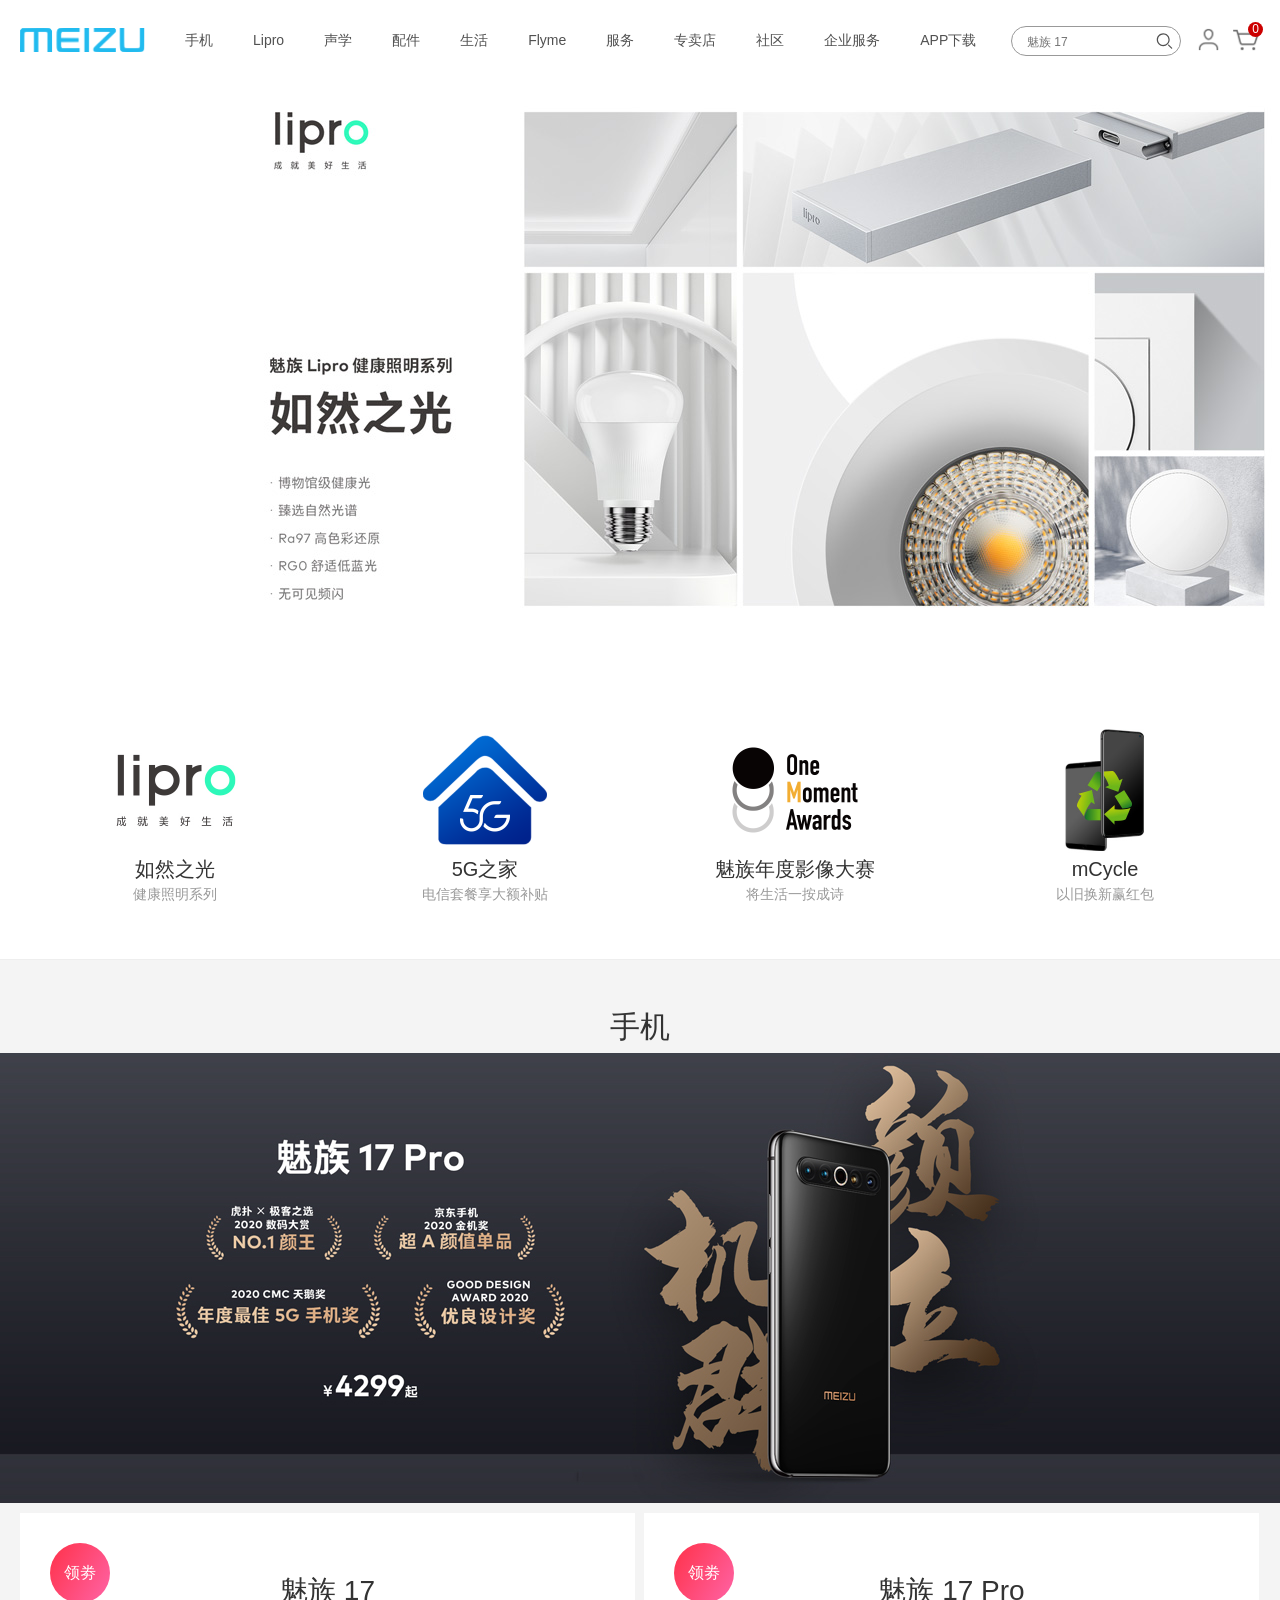
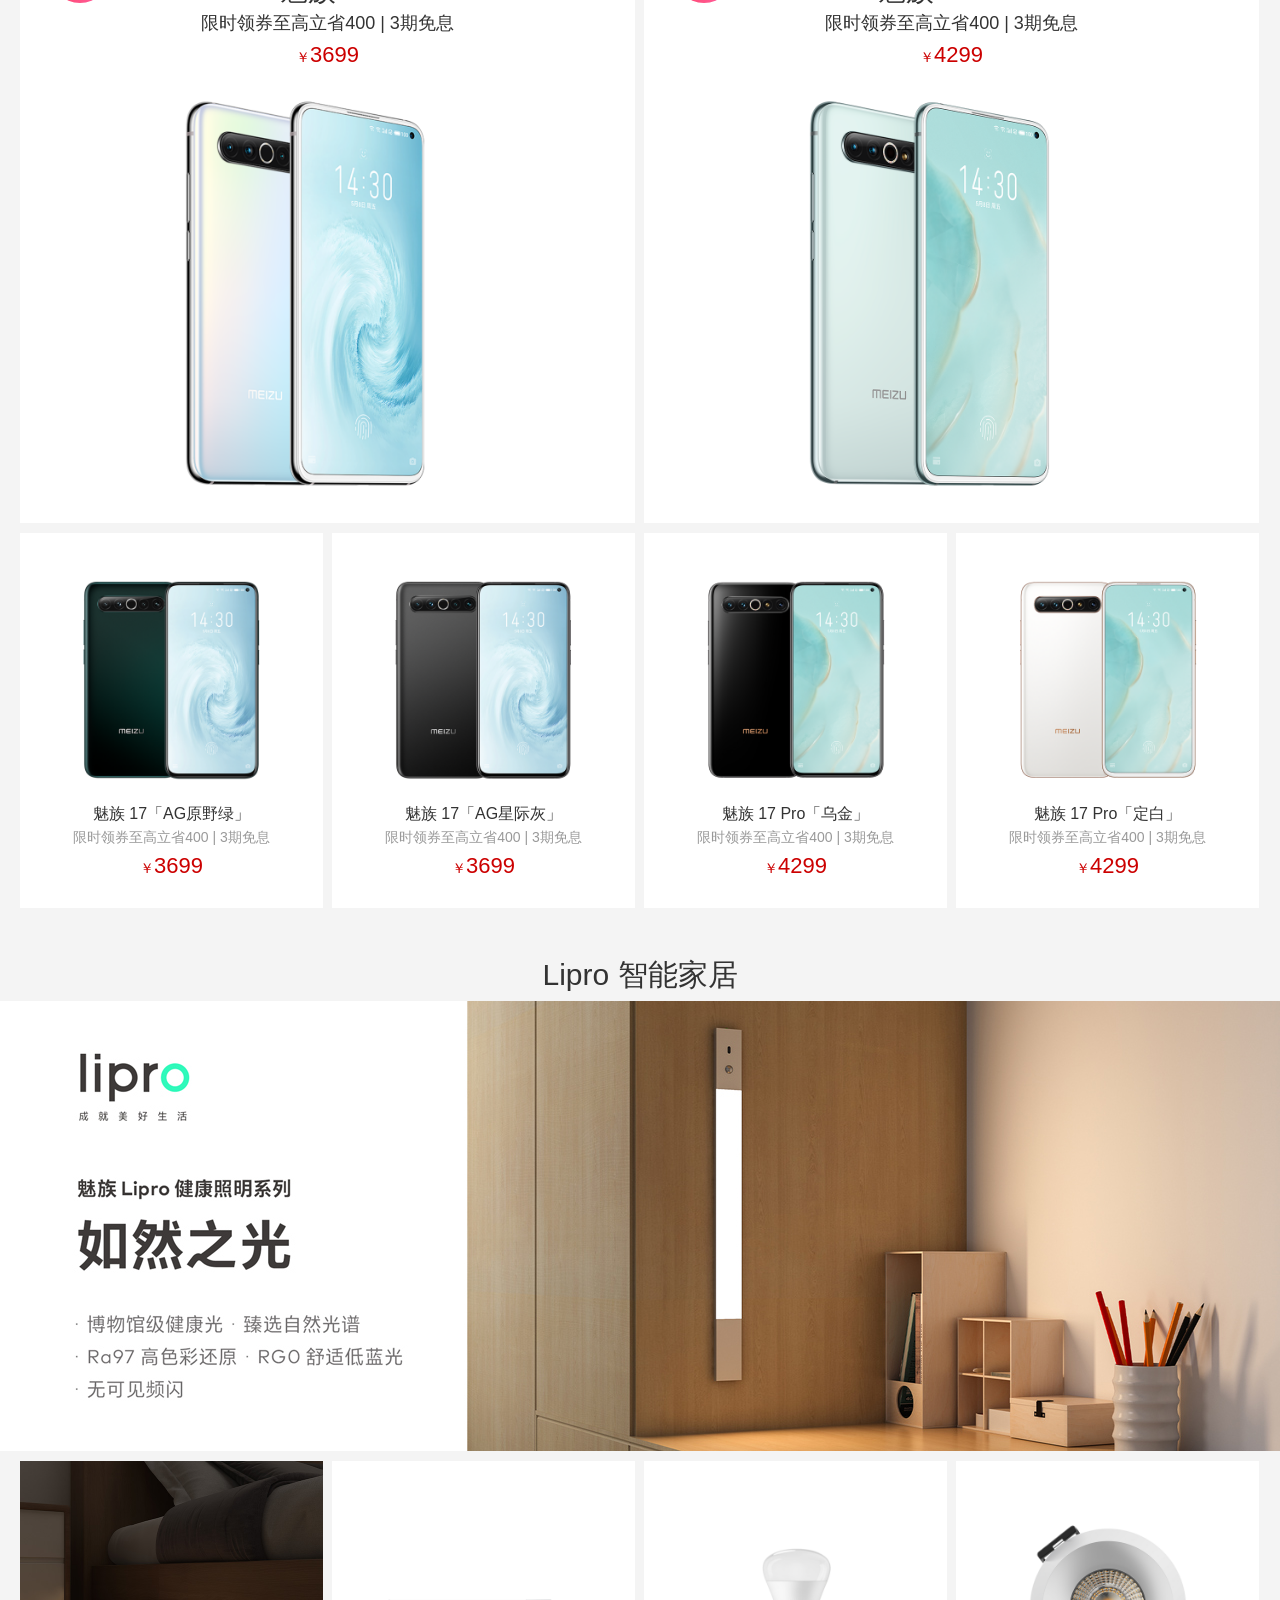
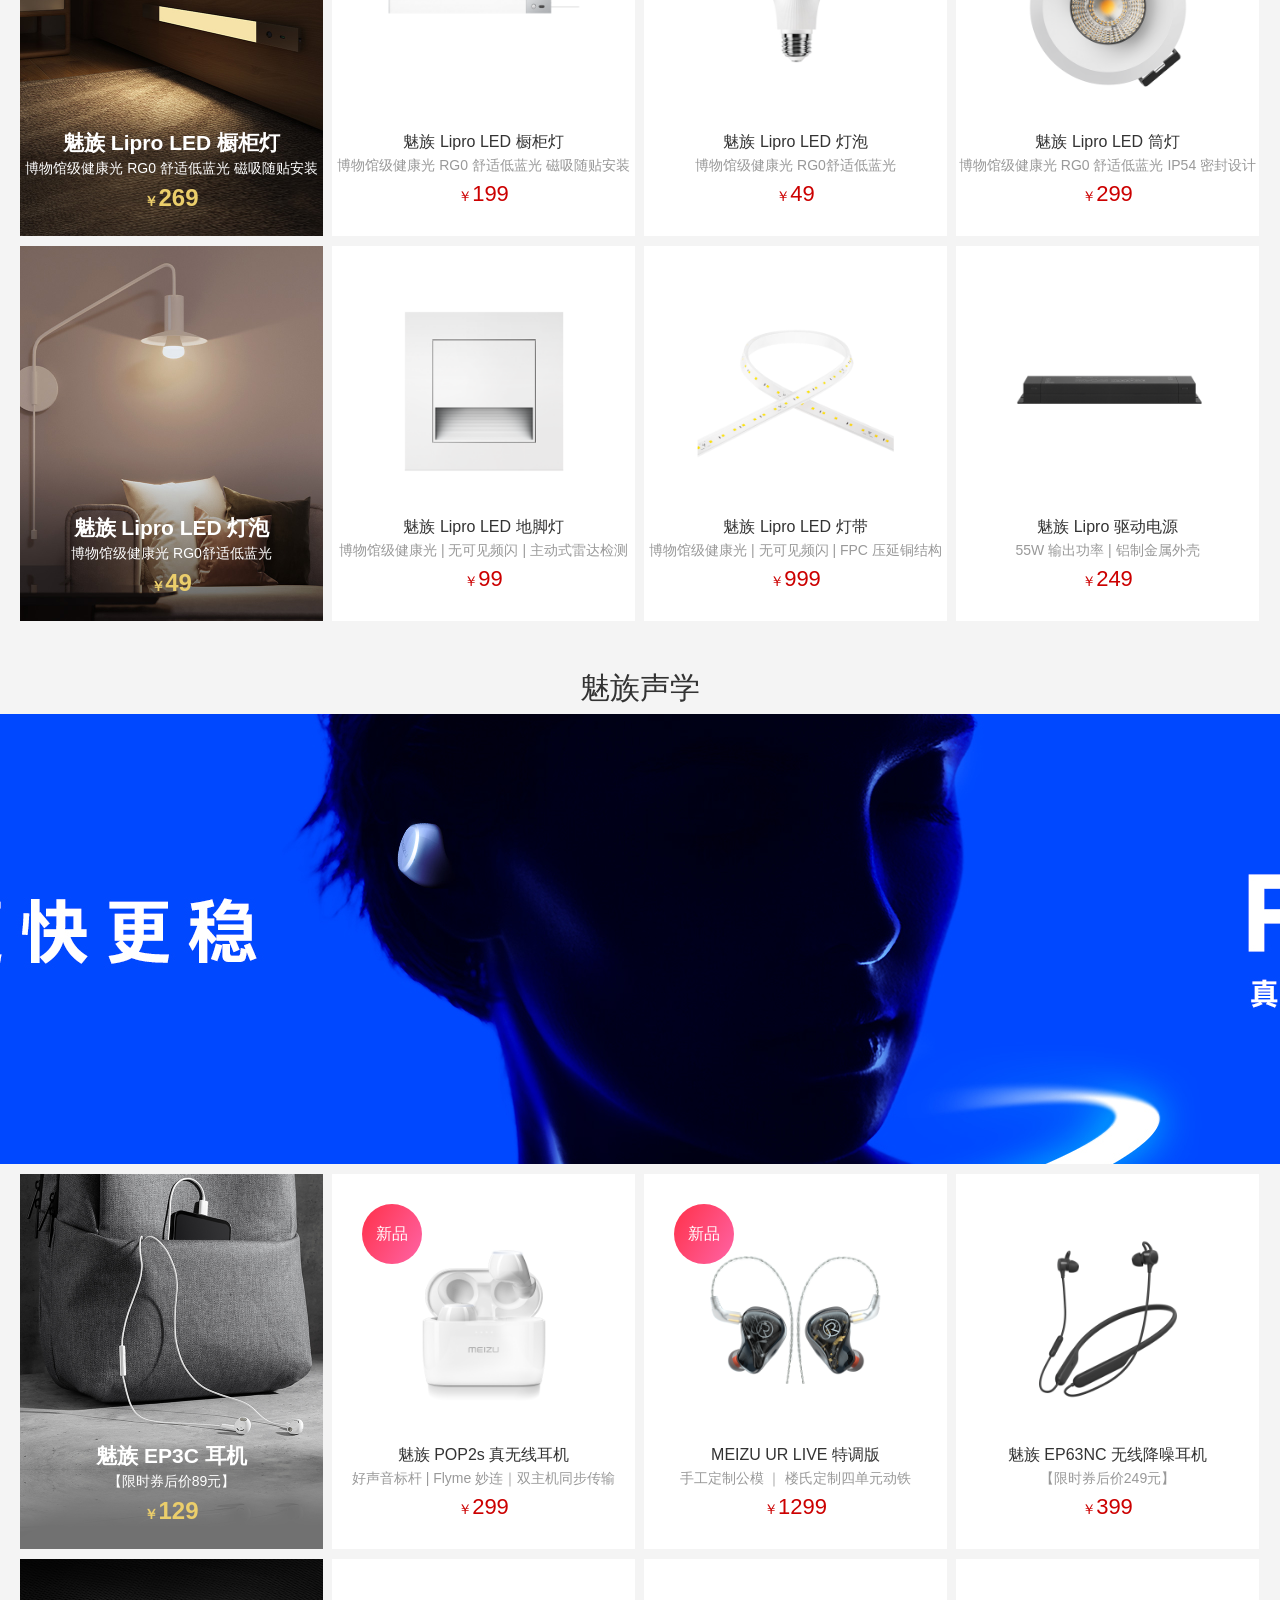
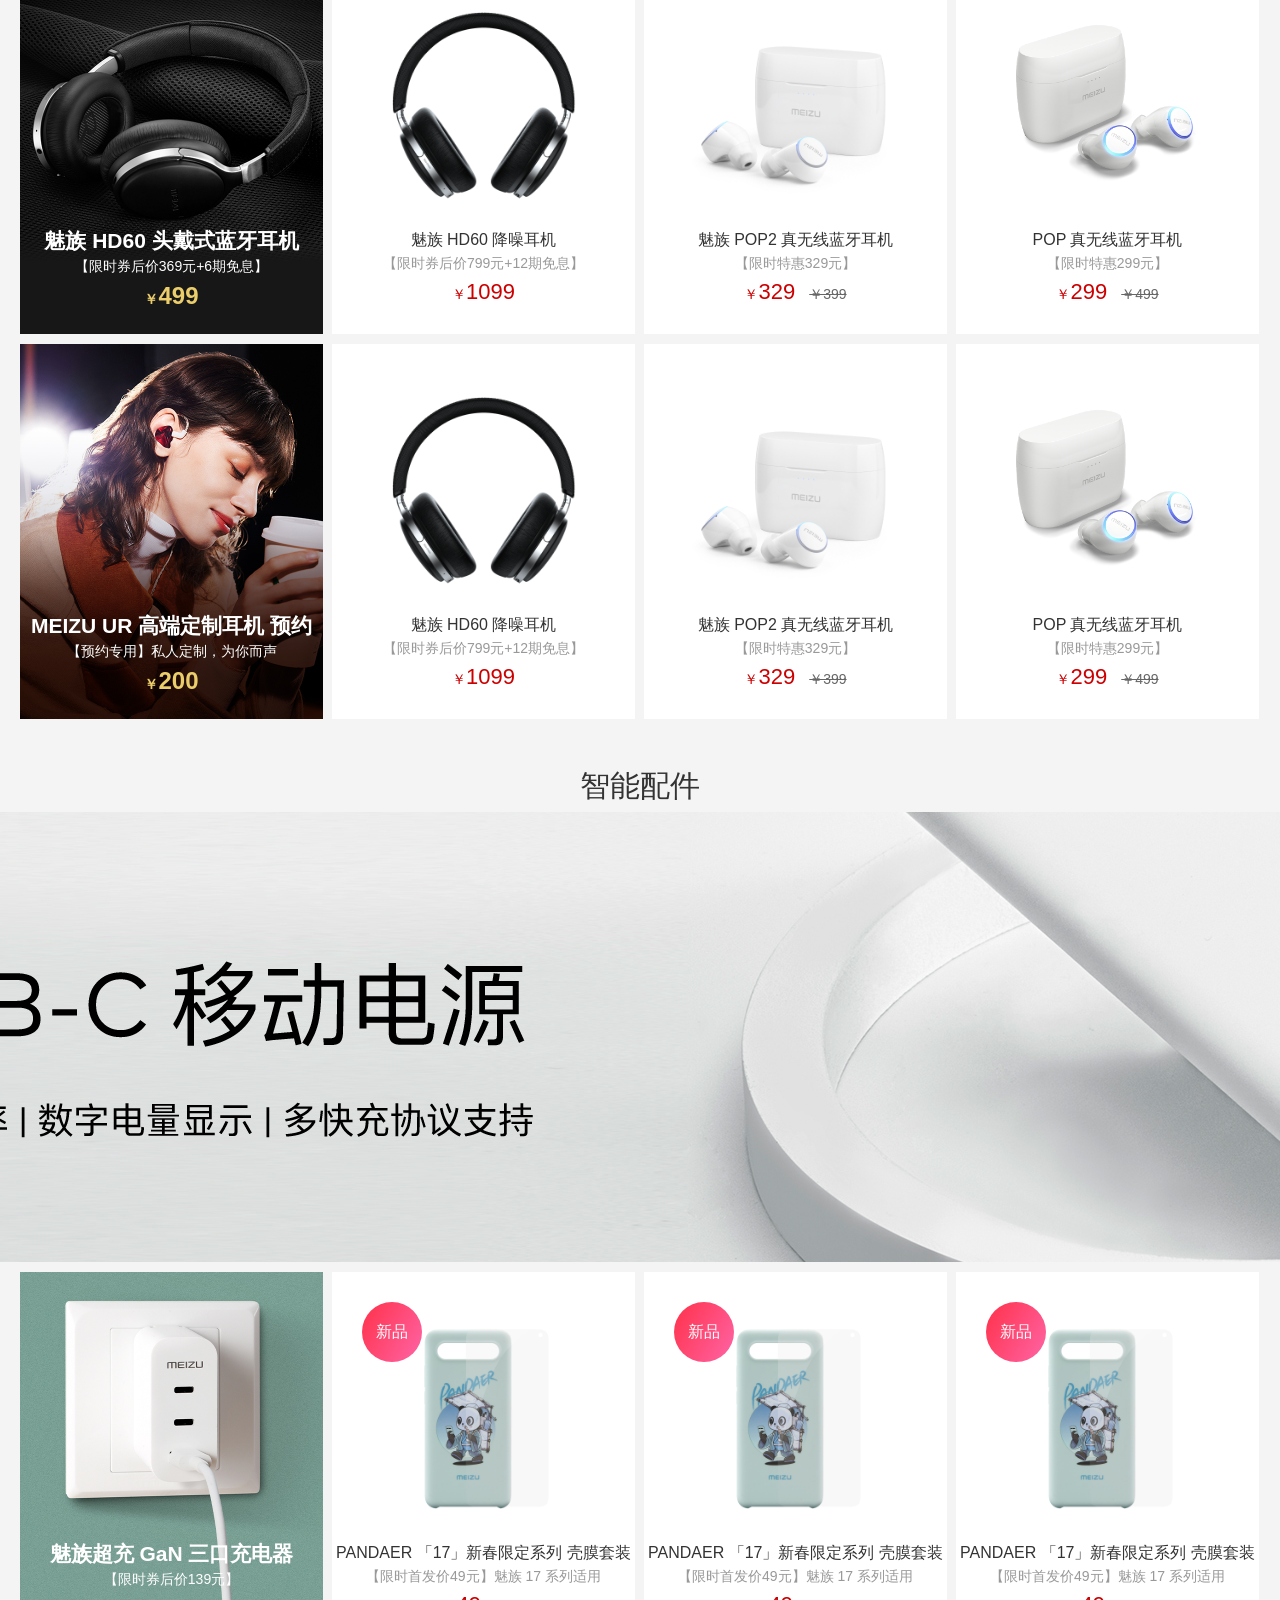
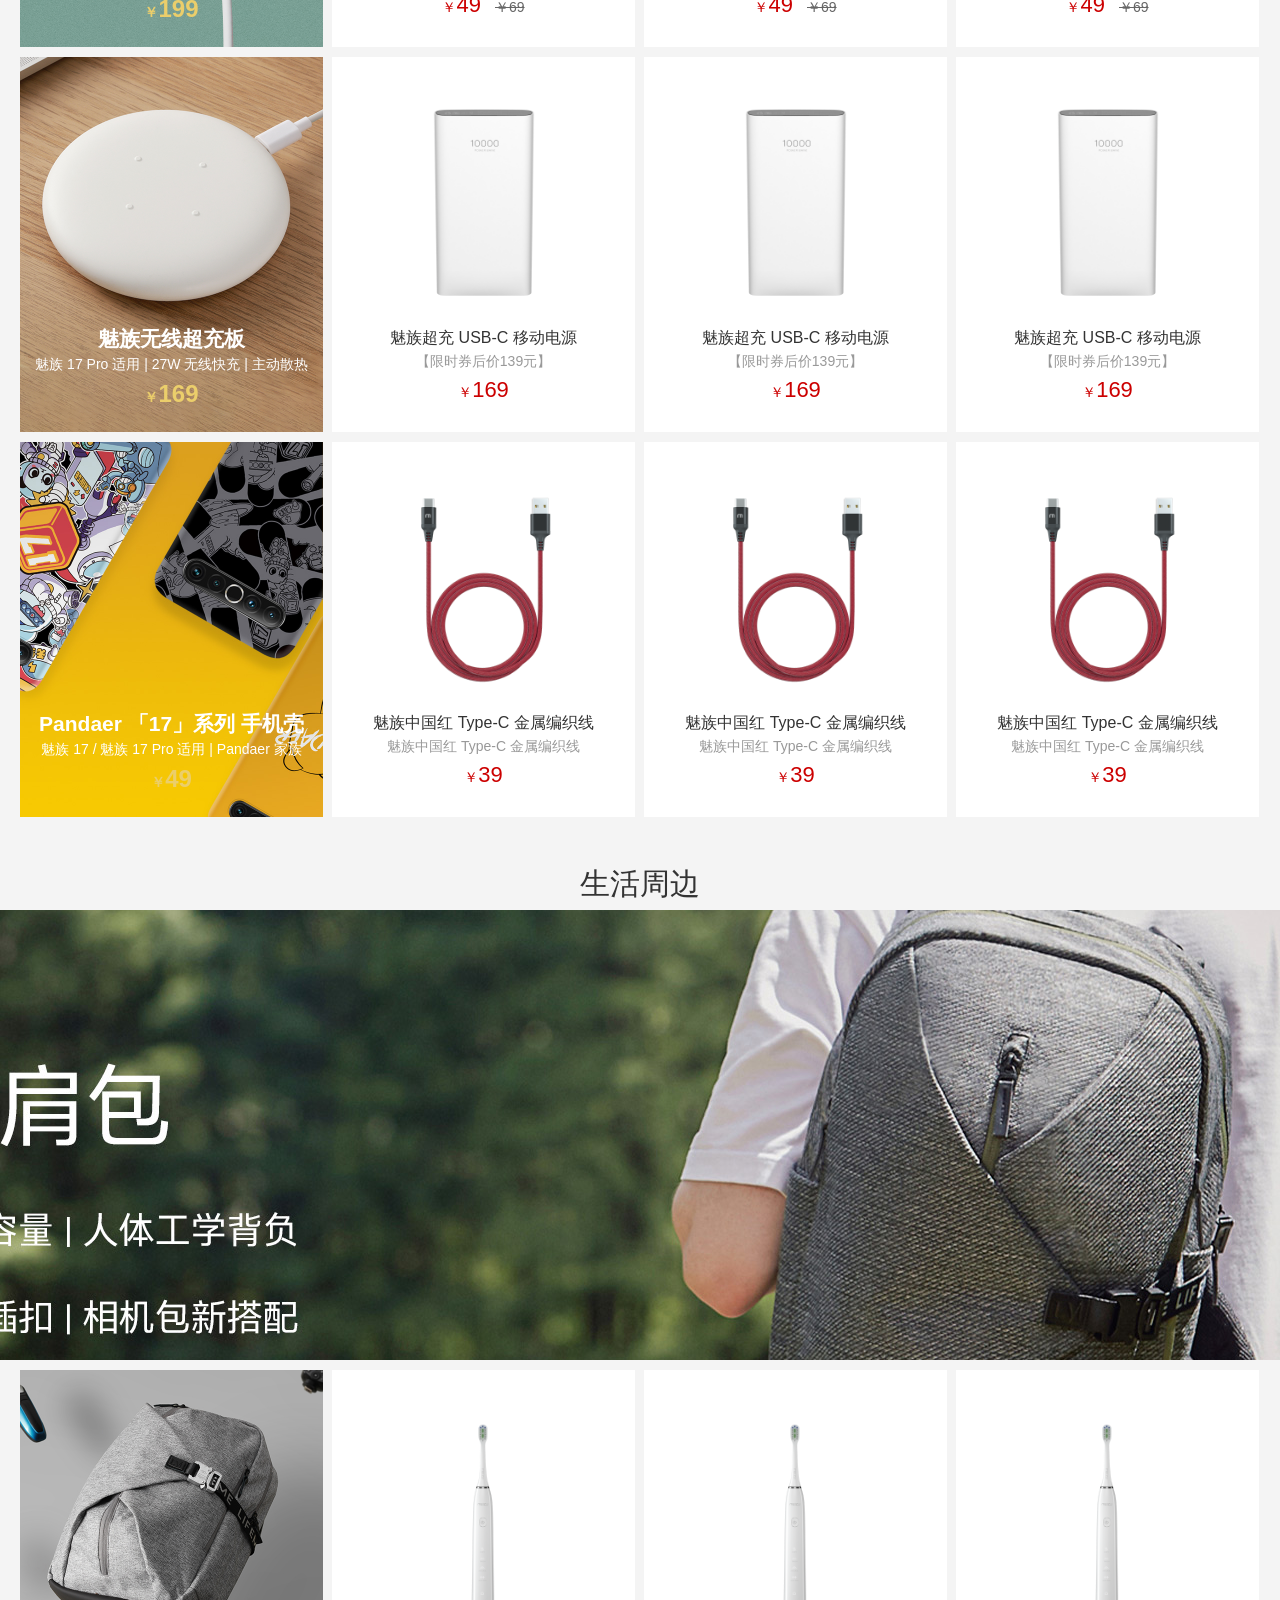
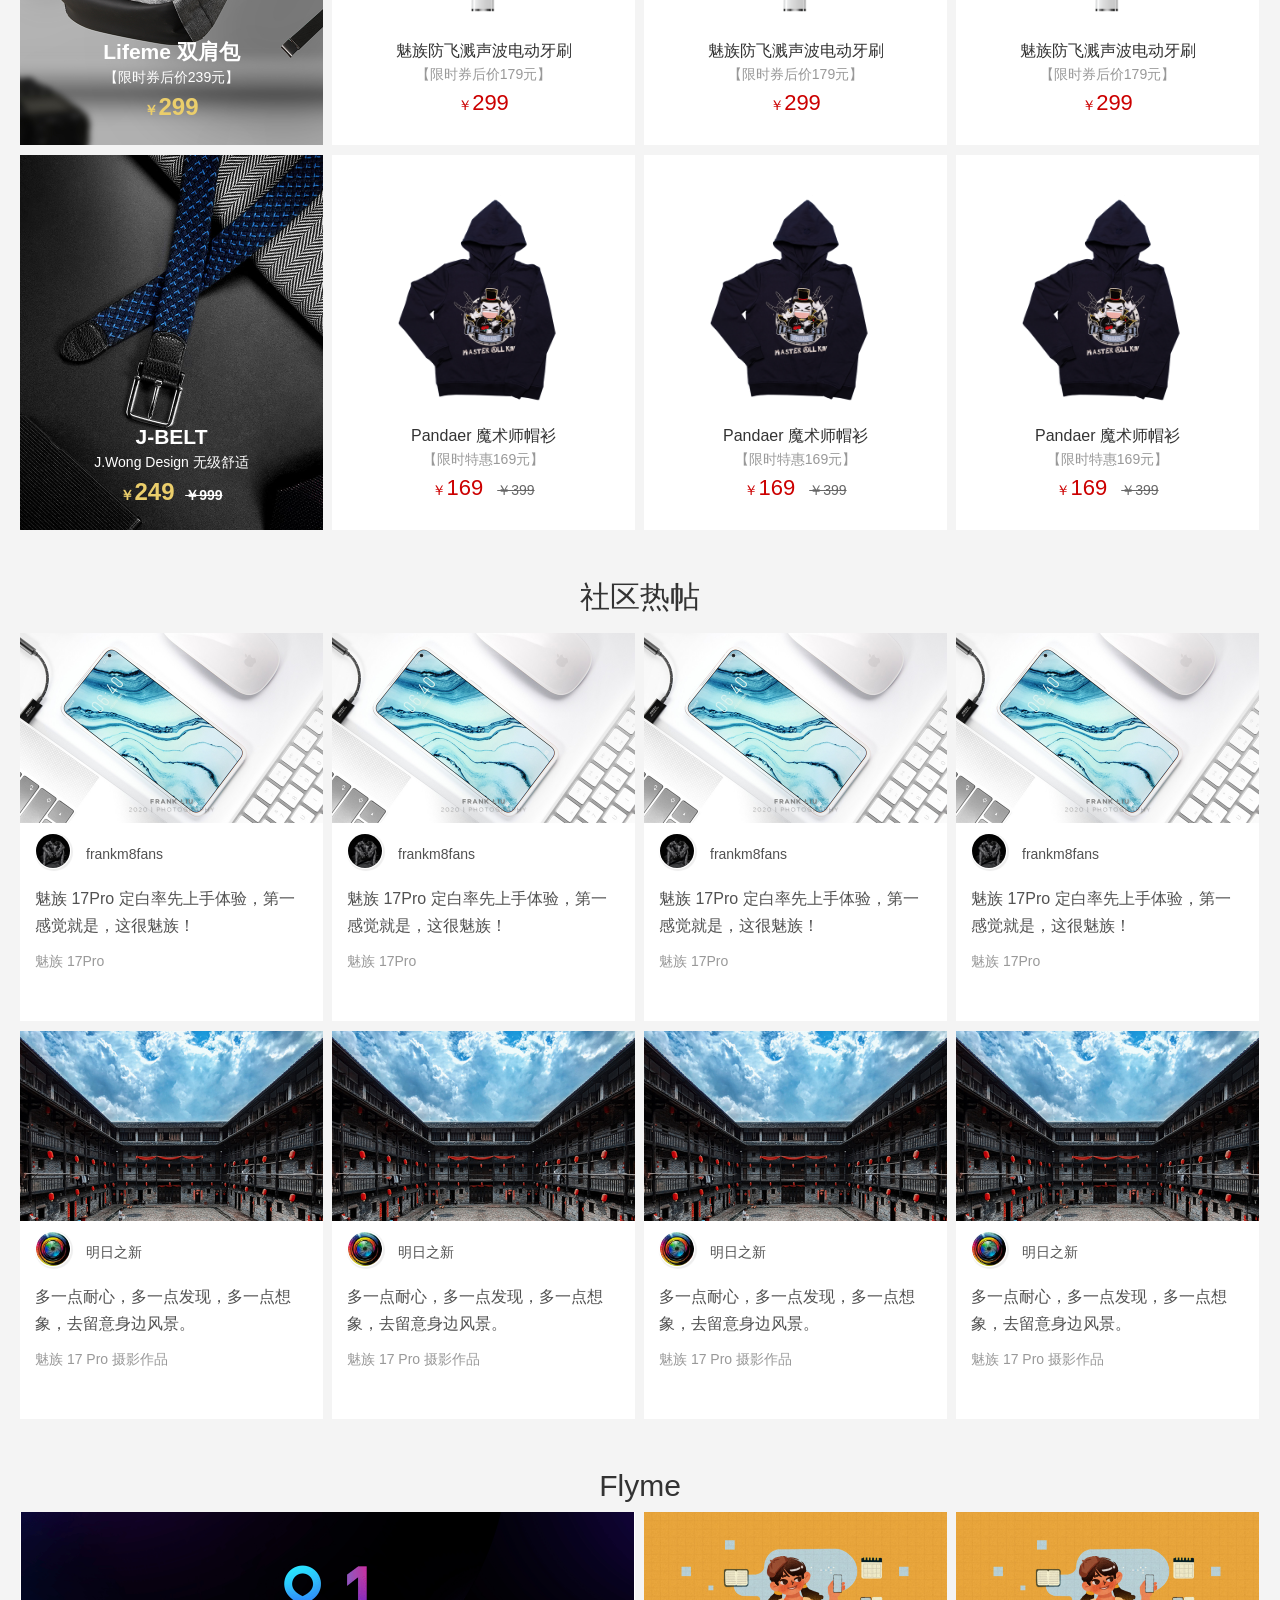
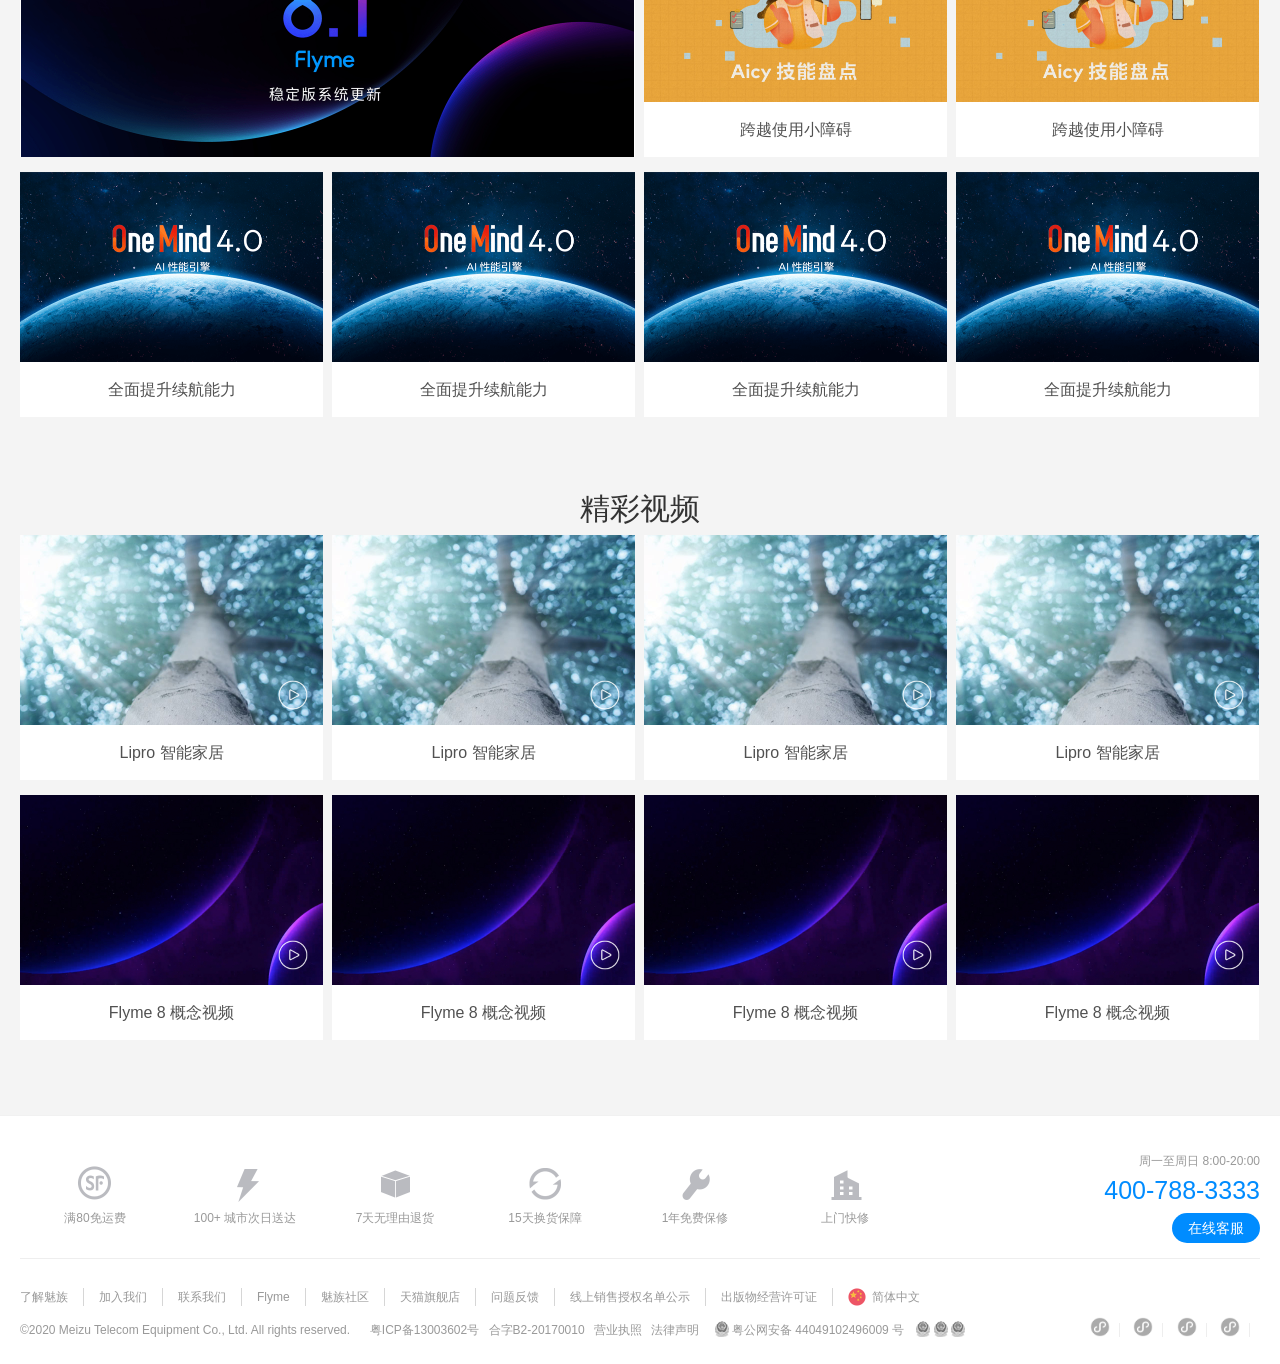
==== commit 3e163748: "v0.0.6" ====
--- a/src/html/index.html
+++ b/src/html/index.html
@@ -9,6 +9,7 @@
 
     <link rel="stylesheet" href="../styles/index-header.css">
     <link rel="stylesheet" href="../styles/index-body.css">
+    <link rel="stylesheet" href="../styles/index-footer.css">
 </head>
 
 <body>
@@ -874,7 +875,7 @@
         </div>
         <div class="phone-list wrapper">
             <ul class="clearfix">
-                <li class="phone2" style="width: 303px;">
+                <li class="phone2   phone3" style="width: 303px;">
                     <a href="#">
                         <i></i>
                         <img class="goods-img6" src="../img/m28.jpg" alt="">
@@ -933,6 +934,181 @@
             </ul>
         </div>
     </main>
+    <!-- 底部 -->
+    <footer>
+        <div class="footer-link">
+            <div class="wrapper clear">
+                <div class="clearfix">
+                    <ul class="footer-service">
+                        <li>
+                            <a href="">
+                                <img src="../img/29.png" alt="">
+                                <span>满80免运费</span>
+                            </a>
+                        </li>
+                        <li>
+                            <a href="">
+                                <img src="../img/30.png" alt="">
+                                <span>100+ 城市次日送达</span>
+                            </a>
+                        </li>
+                        <li>
+                            <a href="">
+                                <img src="../img/31.png" alt="">
+                                <span>7天无理由退货</span>
+                            </a>
+                        </li>
+                        <li>
+                            <a href="">
+                                <img src="../img/32.png" alt="">
+                                <span>15天换货保障</span>
+                            </a>
+                        </li>
+                        <li>
+                            <a href="">
+                                <img src="../img/33.png" alt="">
+                                <span>1年免费保修</span>
+                            </a>
+                        </li>
+                        <li>
+                            <a href="">
+                                <img src="../img/34.png" alt="">
+                                <span>上门快修</span>
+                            </a>
+                        </li>
+                    </ul>
+                    <div class="onlive-service">
+                        <span>周一至周日 8:00-20:00</span>
+                        <p class="tel">400-788-3333</p>
+                        <a class="onlive-btn" href="">在线客服</a>
+                    </div>
+                </div>
+                <hr class="footer-hr">
+                <div class="footer-info">
+                    <div class="footer-info-left">
+                        <ul class="clearfix">
+                            <li>
+                                <a href="">了解魅族</a>
+                            </li>
+                            <li>
+                                <a href="">加入我们</a>
+                            </li>
+                            <li>
+                                <a href="">联系我们</a>
+                            </li>
+                            <li>
+                                <a href="">Flyme</a>
+                            </li>
+                            <li>
+                                <a href="">魅族社区</a>
+                            </li>
+                            <li>
+                                <a href="">天猫旗舰店</a>
+                            </li>
+                            <li>
+                                <a href="">问题反馈</a>
+                            </li>
+                            <li>
+                                <a href="">线上销售授权名单公示</a>
+                            </li>
+                            <li>
+                                <a href="">出版物经营许可证</a>
+                            </li>
+                            <li class="no-border">
+                                <a class="button-language" href="">
+                                    <i></i> 简体中文
+                                </a>
+                                <div class="hidden-box">
+                                    <ul class="lang-list">
+                                        <li class="footerli">
+                                            <a href="">
+                                                <i></i>
+                                                <span>简体中文</span>
+                                            </a>
+                                        </li>
+                                        <li class="footerli">
+                                            <a href="">
+                                                <i></i>
+                                                <span>简体中文</span>
+                                            </a>
+                                        </li>
+                                        <li class="footerli">
+                                            <a href="">
+                                                <i></i>
+                                                <span>简体中文</span>
+                                            </a>
+                                        </li>
+                                        <li class="footerli">
+                                            <a href="">
+                                                <i></i>
+                                                <span>简体中文</span>
+                                            </a>
+                                        </li>
+                                        <li class="footerli">
+                                            <a href="">
+                                                <i></i>
+                                                <span>简体中文</span>
+                                            </a>
+                                        </li>
+                                    </ul>
+                                </div>
+                            </li>
+                        </ul>
+                        <div class="footer-certificate">
+                            ©2020 Meizu Telecom Equipment Co., Ltd. All rights reserved.&nbsp;&nbsp;&nbsp;&nbsp;
+                            <a href="">粤ICP备13003602号</a>
+                            <a href="">合字B2-20170010 </a>
+                            <a href="">营业执照</a>
+                            <a href="">法律声明</a>
+                            <a href="">
+                                <span>
+                                <i></i>
+                                粤公网安备 44049102496009 号
+                            </span>
+                            </a>
+                            <a style="margin: 0;" href="">
+                                <i></i>
+                            </a>
+                            </a>
+                            <a style="margin: 0;" href="">
+                                <i></i>
+                            </a>
+                            </a>
+                            <a style="margin: 0;" href="">
+                                <i></i>
+                            </a>
+                        </div>
+
+                    </div>
+                    <div class="li-subscribe">
+                        <a href="">
+                            <img src="../img/40.png" alt="">
+                            <i>
+                            <em></em>
+                        </i>
+                        </a>
+                        <a href="">
+                            <img src="../img/40.png" alt="">
+                            <i>
+                            <em></em>
+                        </i>
+                            <a href="">
+                                <i>
+                            <em></em>
+                        </i>
+                            </a>
+                            <a href="">
+                                <i>
+                            <em></em>
+                        </i>
+                            </a>
+                    </div>
+                </div>
+
+            </div>
+
+        </div>
+    </footer>
     <script src="https://cdn.jsdelivr.net/npm/jquery@1.12.4/dist/jquery.min.js"></script>
     <script src="https://cdn.jsdelivr.net/npm/bootstrap@3.3.7/dist/js/bootstrap.min.js"></script>
 </body>
--- a/src/styles/index-header.css
+++ b/src/styles/index-header.css
@@ -11,7 +11,12 @@
   list-style-type: none;
 }
 a {
-  text-decoration: none;
+  text-decoration: none!important;
+}
+.clear::after {
+  content: "";
+  clear: both;
+  display: block;
 }
 .wrapper {
   width: 1240px;
@@ -89,13 +94,24 @@
   background: #fff;
   text-align: center;
   font-size: 12px;
-  padding: 7px 0;
+  padding-top: 7px;
   border-radius: 2px;
   display: none;
   position: absolute;
   top: 65px;
   left: -28px;
   box-shadow: 0 0 5px rgba(0, 0, 0, 0.1);
+}
+.meizu-header .user .user-list::after {
+  display: block;
+  content: "";
+  width: 0;
+  height: 0;
+  border: 10px solid;
+  border-color: transparent transparent #fff;
+  left: 40px;
+  top: -15px;
+  position: absolute;
 }
 .meizu-header .user .user-list li {
   height: 33px;
--- a/src/styles/index-body.css
+++ b/src/styles/index-body.css
@@ -11,6 +11,7 @@
 }
 main .main-phone-adv {
   height: 450px;
+  overflow: hidden;
 }
 main .main-phone-adv a {
   position: relative;
@@ -34,7 +35,7 @@
 }
 main .phone-list {
   overflow: hidden;
-  margin-bottom: 50px;
+  padding-bottom: 50px;
 }
 main .phone-list .big {
   width: 615px;
@@ -44,6 +45,7 @@
   top: 58px;
 }
 main .phone-list li {
+  overflow: hidden;
   width: 303px;
   height: 375px;
   float: left;
--- a/src/styles/index-footer.css
+++ b/src/styles/index-footer.css
@@ -0,0 +1,241 @@
+@charset 'utf-8';
+footer .footer-link {
+  padding: 48px 0 20px;
+  border-top: 1px solid #f1f1f1;
+}
+footer .footer-link .footer-service {
+  width: 1000px;
+  float: left;
+}
+footer .footer-link .footer-service li {
+  float: left;
+  text-align: center;
+  width: 15%;
+}
+footer .footer-link .footer-service li a {
+  display: block;
+  line-height: 27px;
+  font-size: 12px;
+  color: #666;
+  text-decoration: none;
+}
+footer .footer-link .footer-service li img {
+  width: 50px;
+  display: block;
+  margin: 0 auto;
+}
+footer .footer-link .footer-service li span {
+  line-height: 30px;
+  color: #999;
+}
+footer .footer-link .onlive-service {
+  float: right;
+  text-align: right;
+  margin-top: -18px;
+}
+footer .footer-link .onlive-service span {
+  color: #999;
+  font-size: 12px;
+  line-height: 30px;
+}
+footer .footer-link .onlive-service .tel {
+  color: #008cff;
+  font-size: 25px;
+  font-weight: 400;
+  margin-top: -6px;
+  line-height: 40px;
+  margin-bottom: 0;
+}
+footer .footer-link .onlive-service .onlive-btn {
+  height: 30px;
+  padding: 0 16px;
+  overflow: hidden;
+  position: relative;
+  text-align: center;
+  line-height: 30px;
+  color: #fff;
+  border-radius: 20px;
+  margin-top: 3px;
+  display: inline-block;
+  font-size: 14px;
+  background: #008cff;
+  text-decoration: none;
+}
+footer .footer-hr {
+  margin: 10px auto 28px;
+  display: block;
+  height: 1px;
+  padding: 0;
+}
+footer .footer-info {
+  color: #999;
+  text-align: left;
+  font-size: 12px;
+  width: 100%;
+}
+footer .footer-info .footer-info-left {
+  float: left;
+}
+footer .footer-info li {
+  padding-right: 15px;
+  border-right: 1px solid #d6d6d6;
+  float: left;
+  height: 18px;
+  margin-right: 15px;
+}
+footer .footer-info li a {
+  display: block;
+  line-height: 18px;
+  color: #999;
+  font-size: 12px;
+  text-decoration: none;
+}
+footer .footer-info li a:hover {
+  color: #008cff;
+}
+footer .footer-info .no-border {
+  border: 0;
+  position: relative;
+}
+footer .footer-info .no-border:hover .hidden-box {
+  padding-bottom: 12px;
+  position: absolute;
+  bottom: 18px;
+  right: 0;
+}
+footer .footer-info .no-border:hover .lang-list {
+  display: block;
+}
+footer .footer-info .no-border .button-language {
+  position: relative;
+  display: block;
+  padding-left: 24px;
+}
+footer .footer-info .no-border .button-language:hover {
+  color: #515151;
+}
+footer .footer-info .no-border .button-language i {
+  background: url(../img/下载\ \(1\).png) no-repeat;
+  position: absolute;
+  width: 18px;
+  height: 18px;
+  top: 0;
+  left: 0;
+  background-size: cover;
+}
+footer .footer-info .no-border .lang-list {
+  display: none;
+  overflow: hidden;
+  width: 115px;
+  background: #fff;
+  border: 1px solid #f1f1f1;
+  z-index: 999;
+}
+footer .footer-info .no-border .lang-list li {
+  padding: 0;
+  margin: 0;
+  height: 37px;
+  width: 83%;
+  padding-left: 10px;
+  padding-top: 2px;
+  background: #fff;
+  margin-right: 0;
+  border: none;
+  padding-right: 4px;
+}
+footer .footer-info .no-border .lang-list li i {
+  position: relative;
+  background: url(../img/35.png) no-repeat;
+  display: inline-block;
+  top: 5px;
+  margin-right: -3px;
+  padding-top: 5px;
+  width: 30px;
+  height: 18px;
+  padding-left: 3px;
+  background-size: contain;
+  background-position: 50%;
+}
+footer .footer-info .no-border .lang-list li span {
+  height: 28px;
+  color: #333;
+}
+footer .footer-info .no-border .lang-list li span:hover {
+  color: #999;
+}
+footer .footer-info .footer-certificate a {
+  color: #999;
+  line-height: 27px;
+  font-size: 12px;
+  margin: 0 3px;
+}
+footer .footer-info .footer-certificate a:hover {
+  color: #008cff;
+}
+footer .footer-info .footer-certificate a:hover i {
+  background: url(../img/下载\ \(3\).png);
+}
+footer .footer-info .footer-certificate a span {
+  margin: 0 6px;
+}
+footer .footer-info .footer-certificate a i {
+  position: relative;
+  background: url(../img/下载\ \(2\).png) no-repeat;
+  width: 14px;
+  height: 18px;
+  display: inline-block;
+  background-position: 50%;
+  top: 4px;
+}
+footer .li-subscribe {
+  float: right;
+  margin-top: 25px;
+  position: relative;
+}
+footer .li-subscribe a {
+  line-height: 27px;
+}
+footer .li-subscribe a:hover img {
+  display: block;
+}
+footer .li-subscribe a:hover em {
+  display: block;
+}
+footer .li-subscribe a img {
+  position: absolute;
+  bottom: 40px;
+  left: -9px;
+  width: 180px;
+  display: none;
+}
+footer .li-subscribe a i {
+  background: url(../img/41.png) no-repeat;
+  background-position: 50%;
+  background-size: 100%;
+  display: inline-block;
+  width: 20px;
+  height: 20px;
+  position: relative;
+  top: 4px;
+  margin-right: 20px;
+}
+footer .li-subscribe a i::after {
+  position: absolute;
+  content: "";
+  width: 1px;
+  height: 14px;
+  background: #eee;
+  right: -10px;
+  bottom: 0;
+}
+footer .li-subscribe a i em {
+  background: url(../img/42.png) no-repeat;
+  position: absolute;
+  left: 0;
+  top: 0;
+  width: 100%;
+  height: 100%;
+  background-position: 50%;
+  background-size: 100%;
+  display: none;
+}
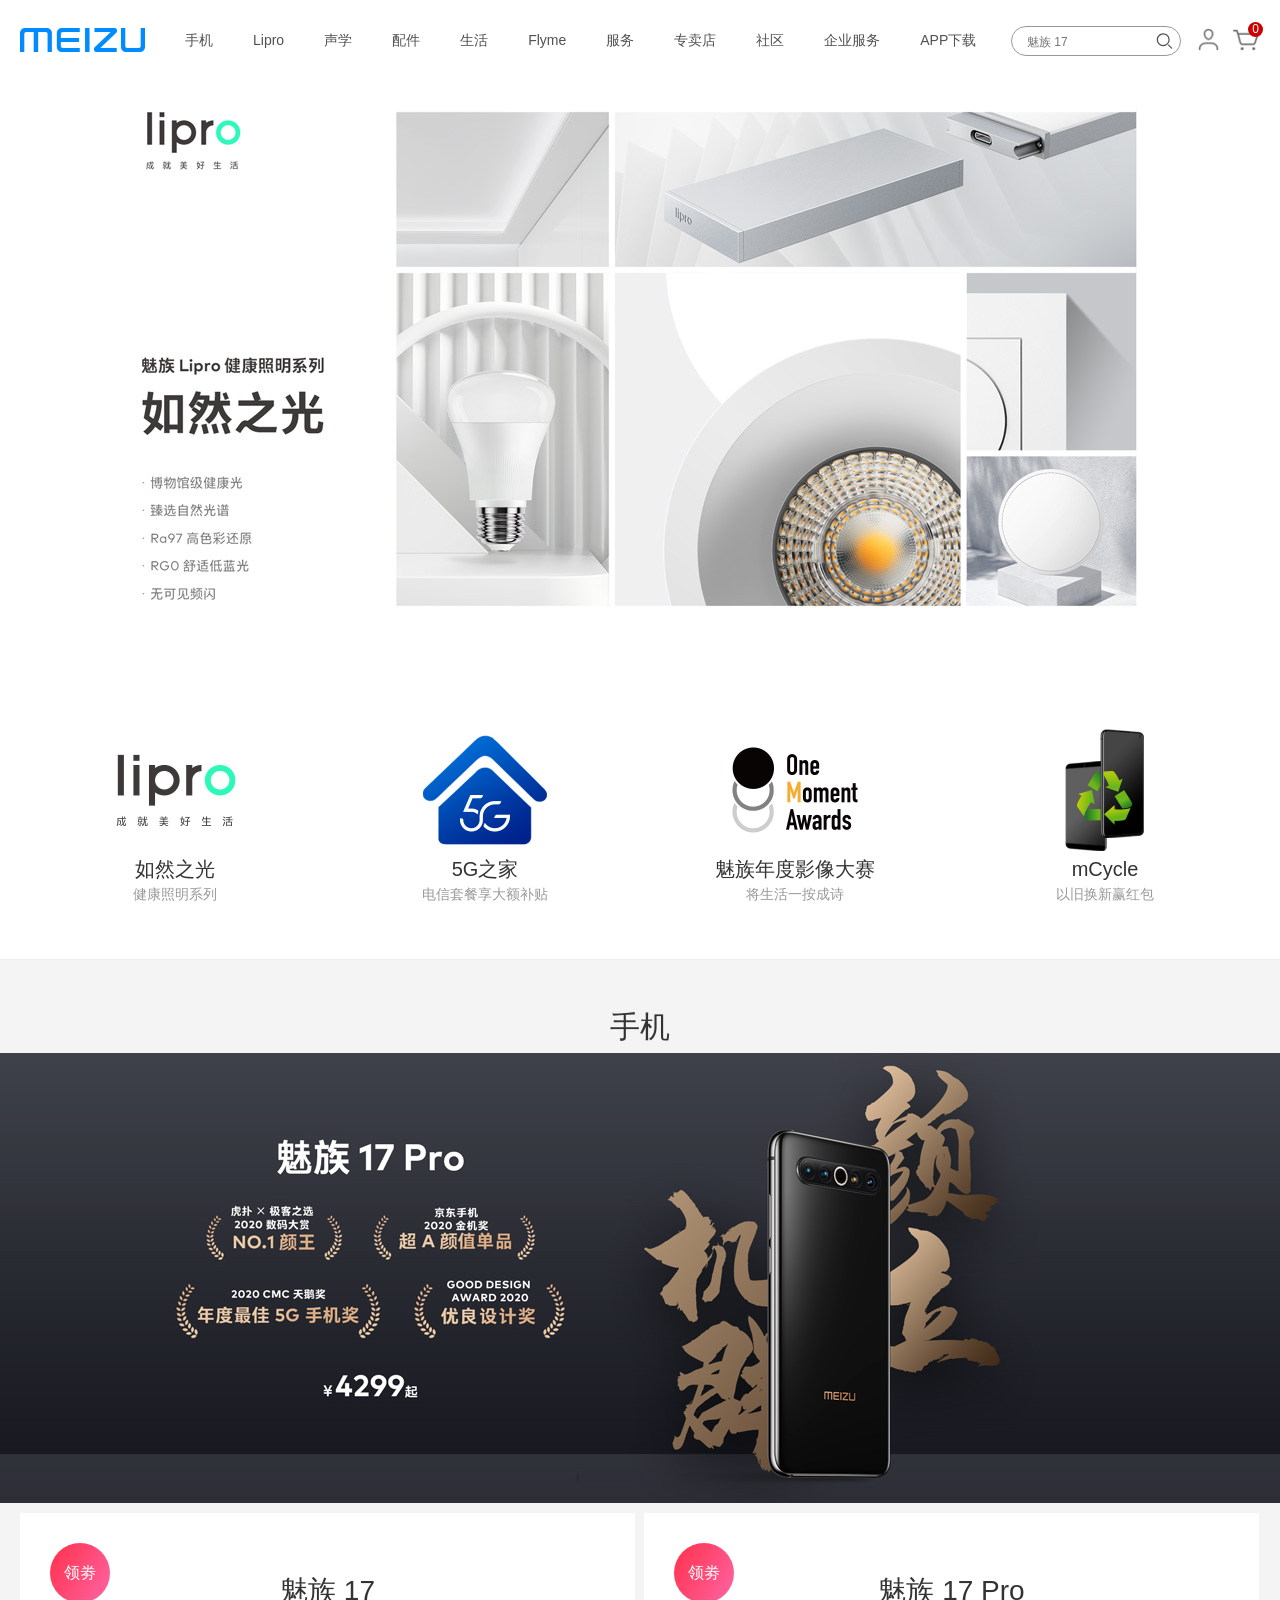
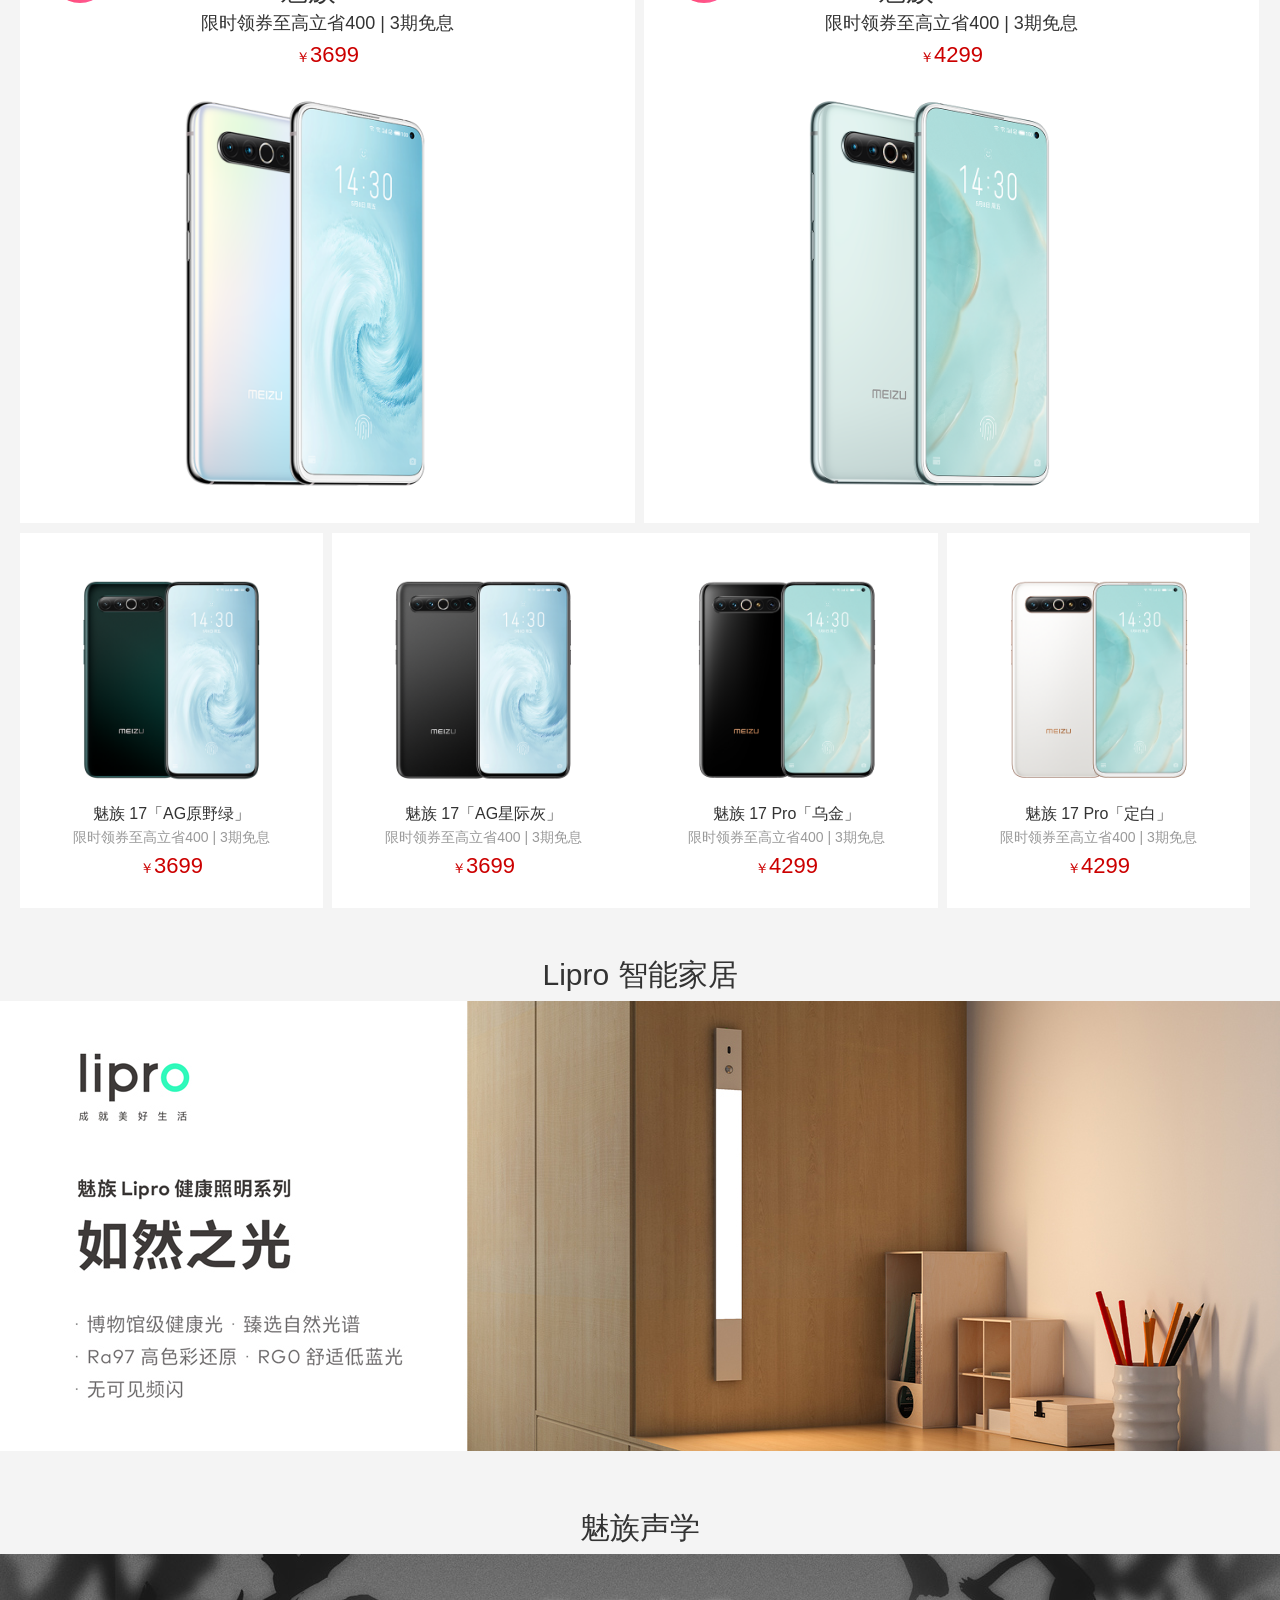
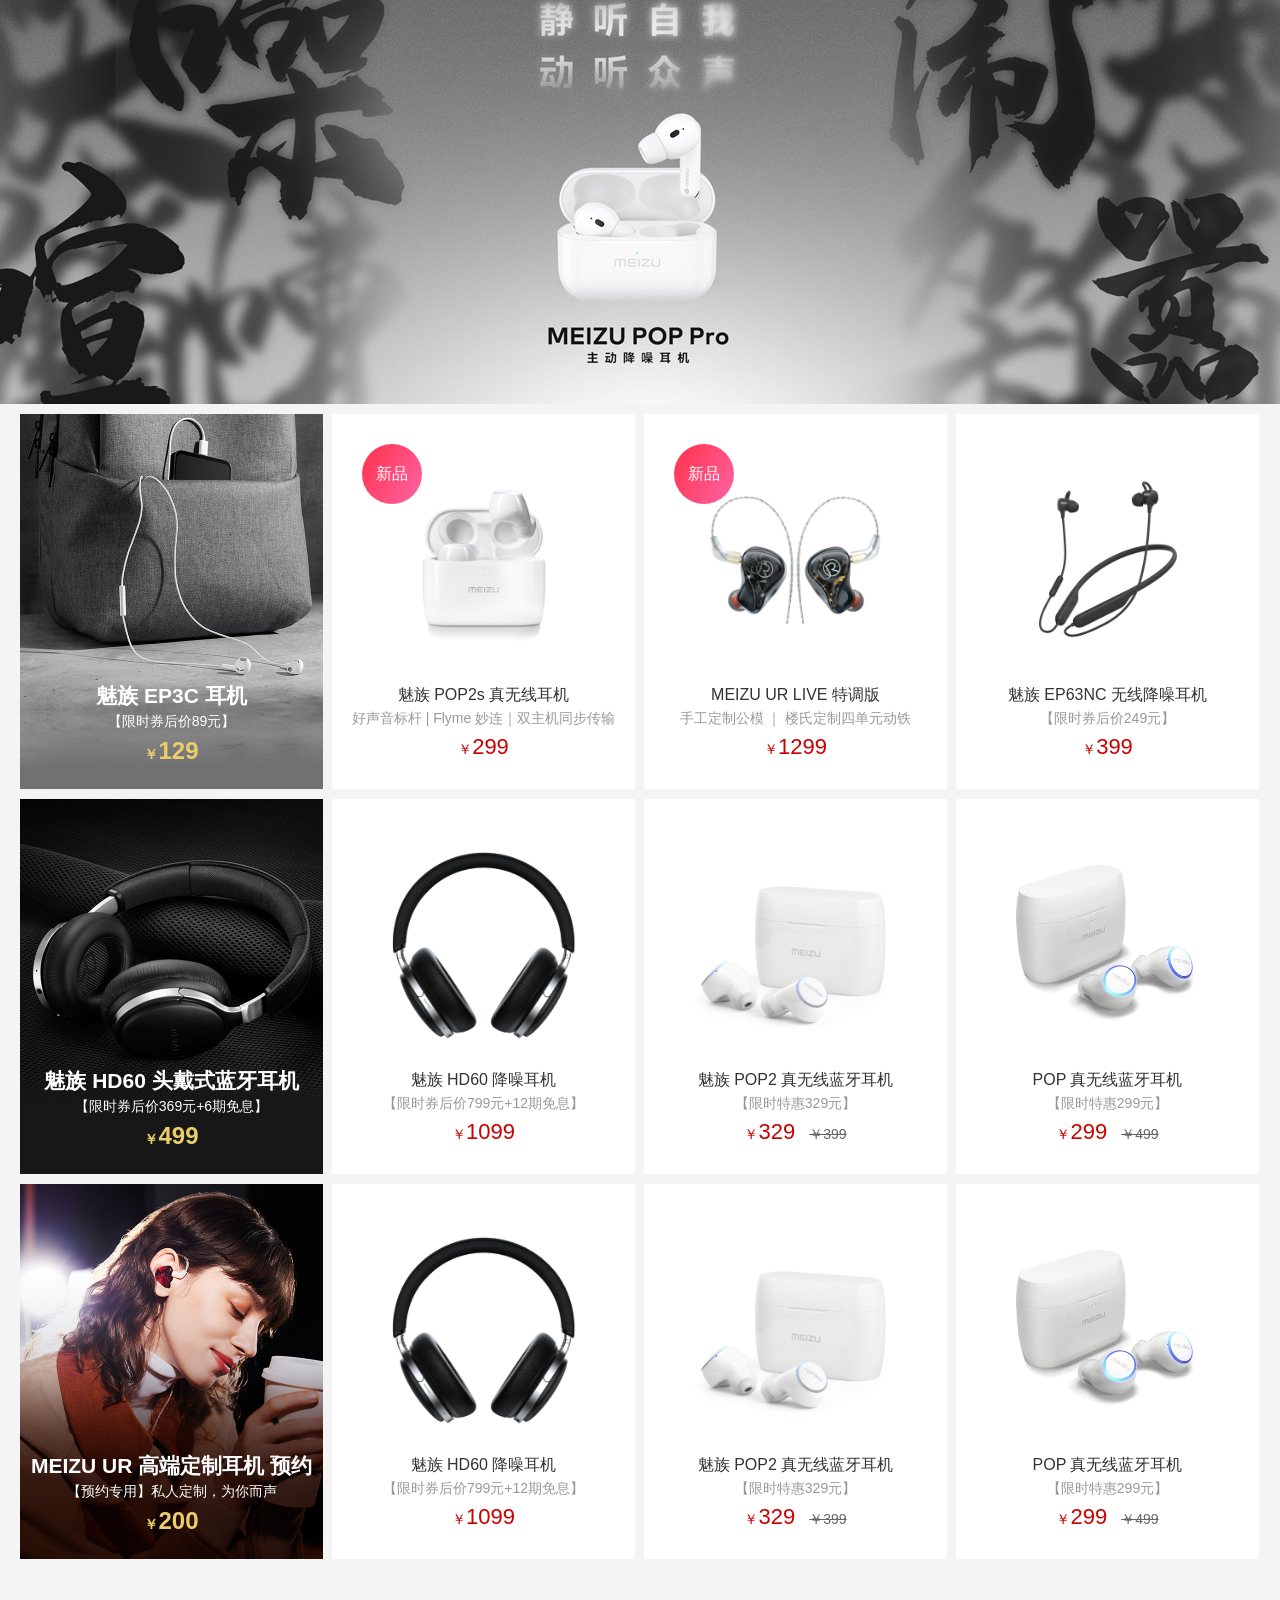
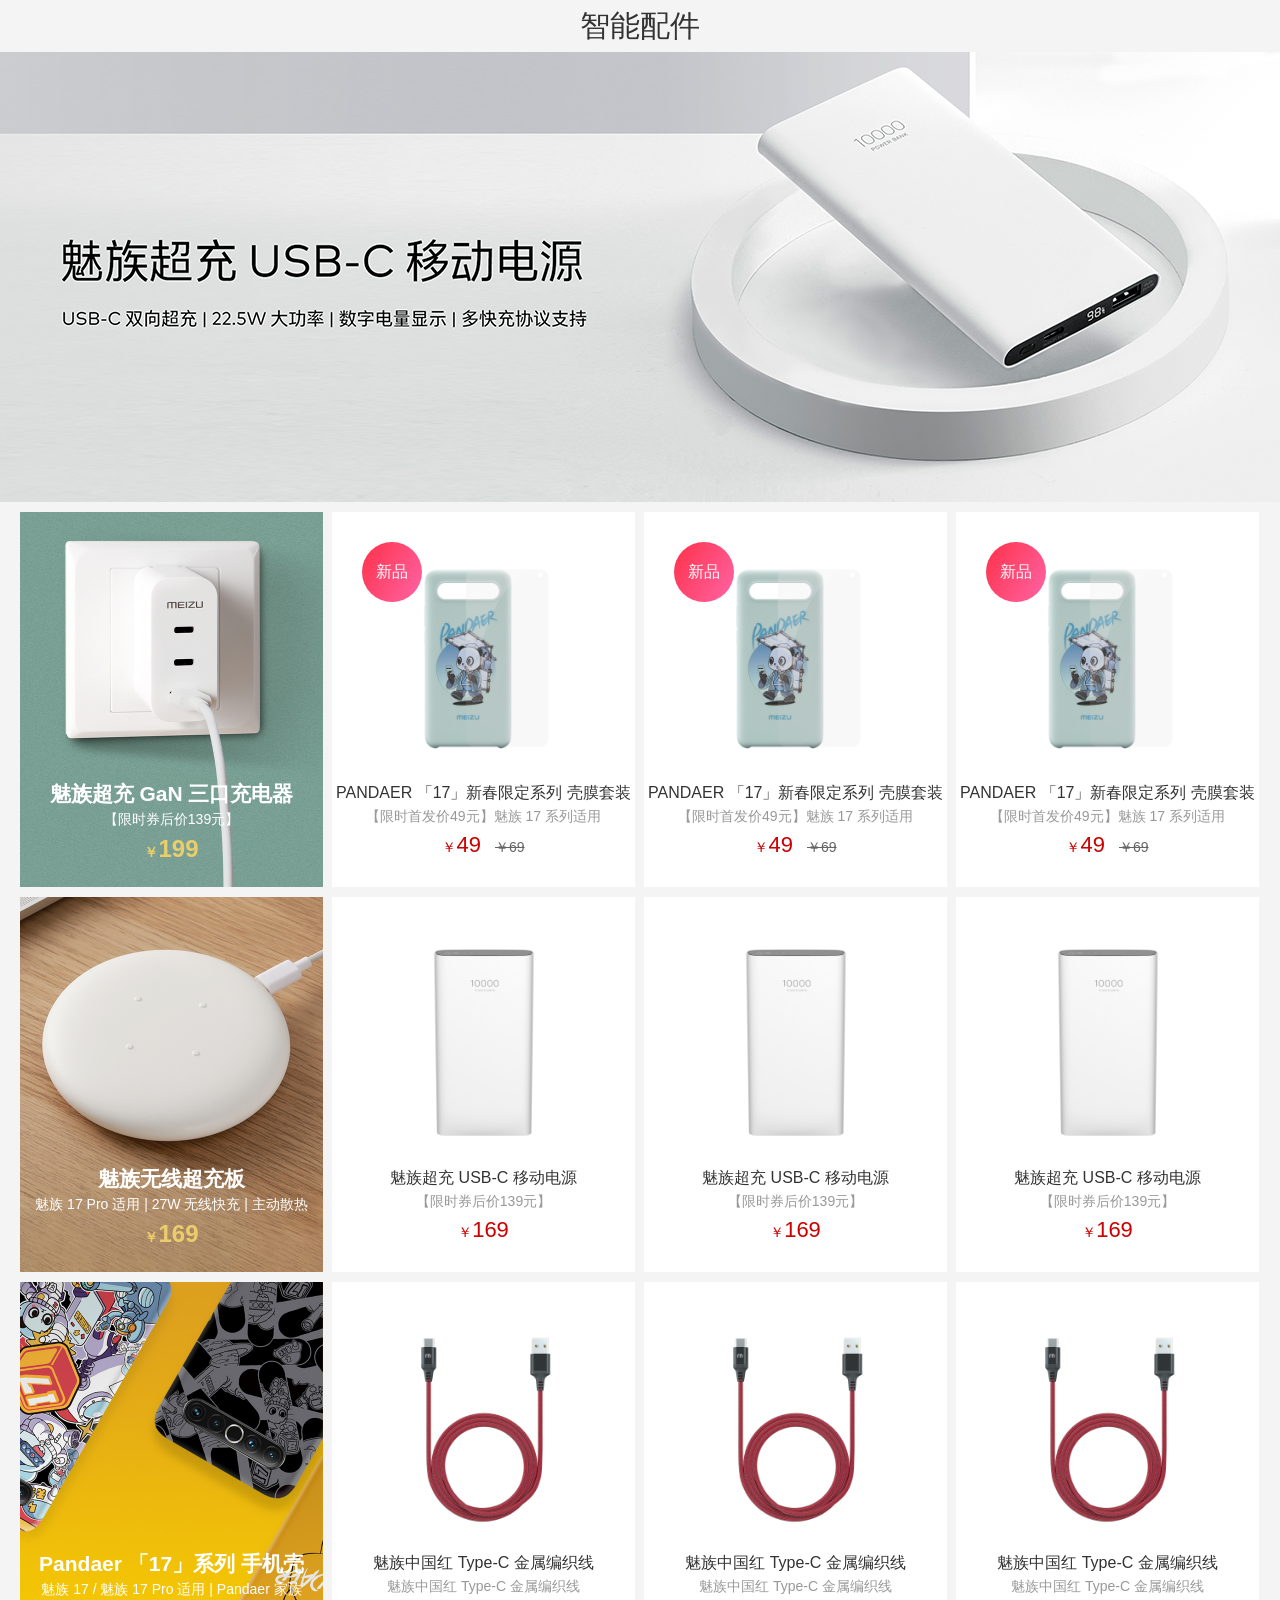
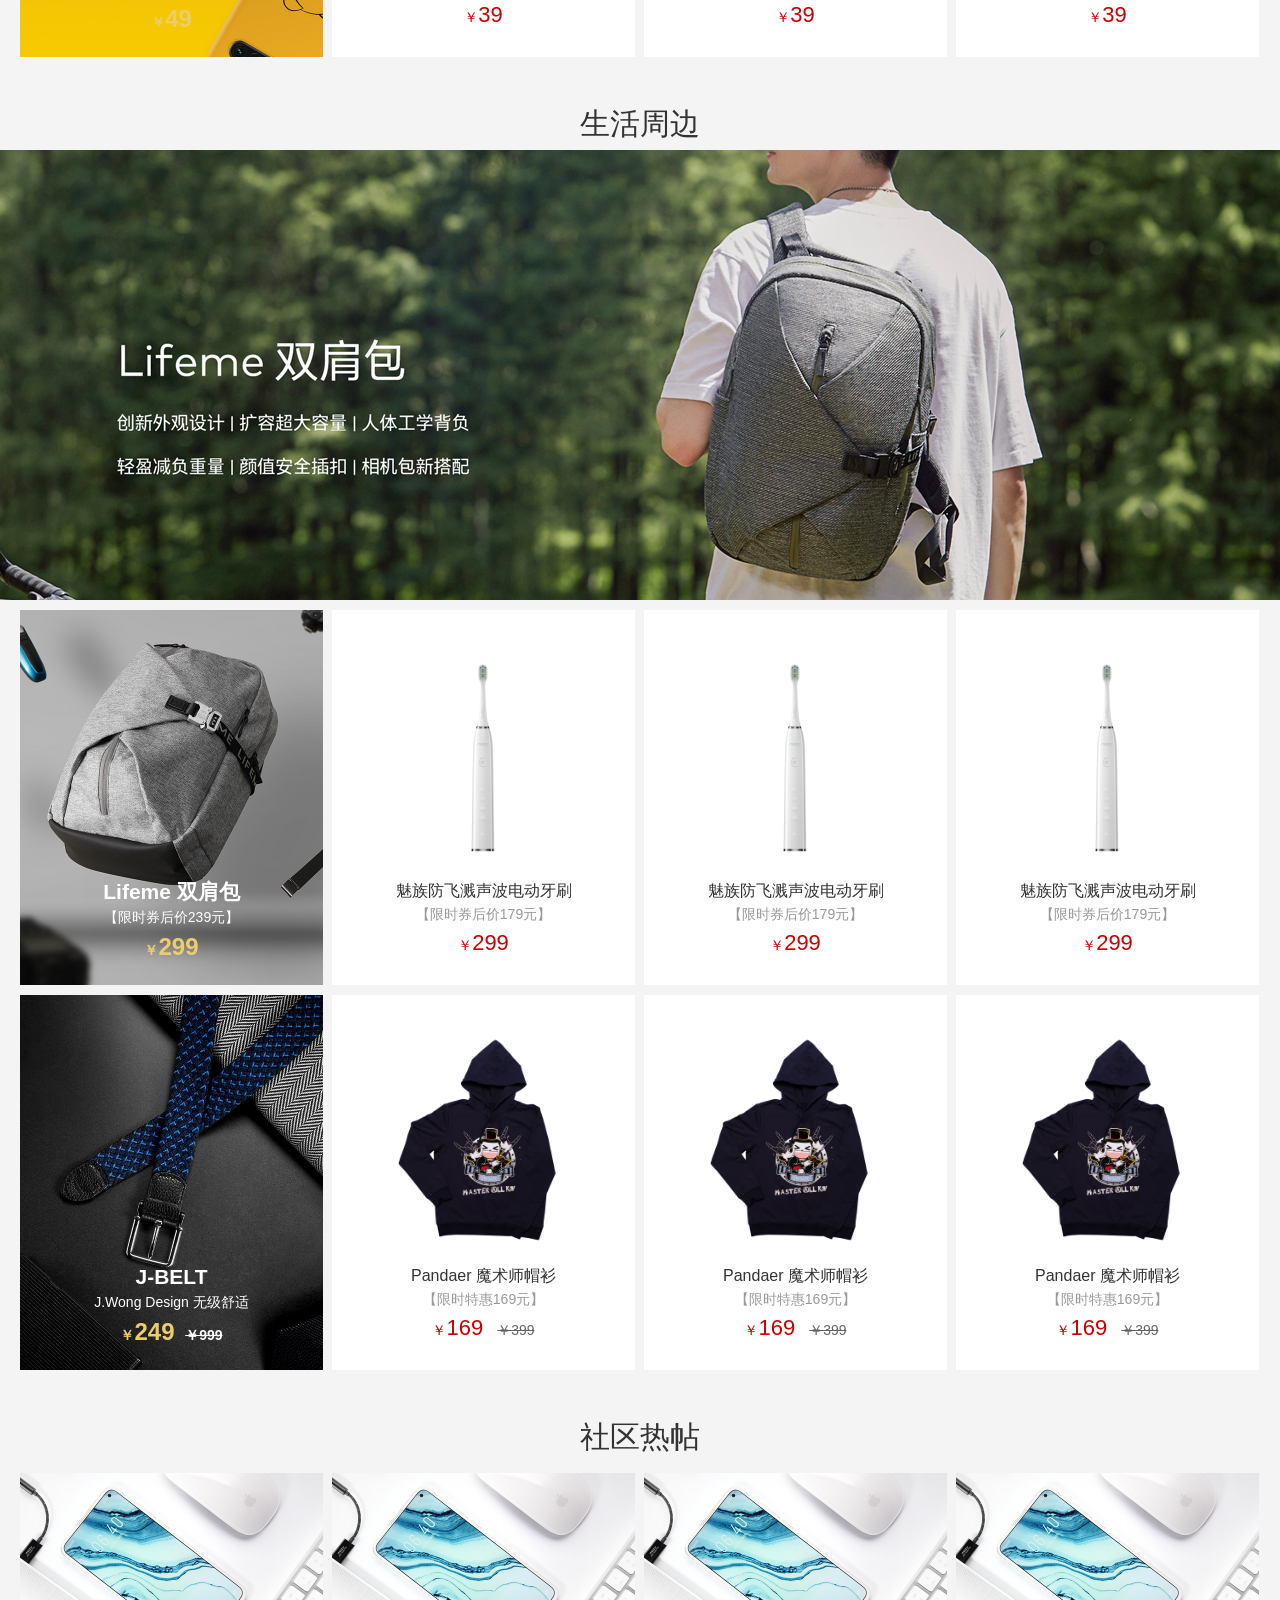
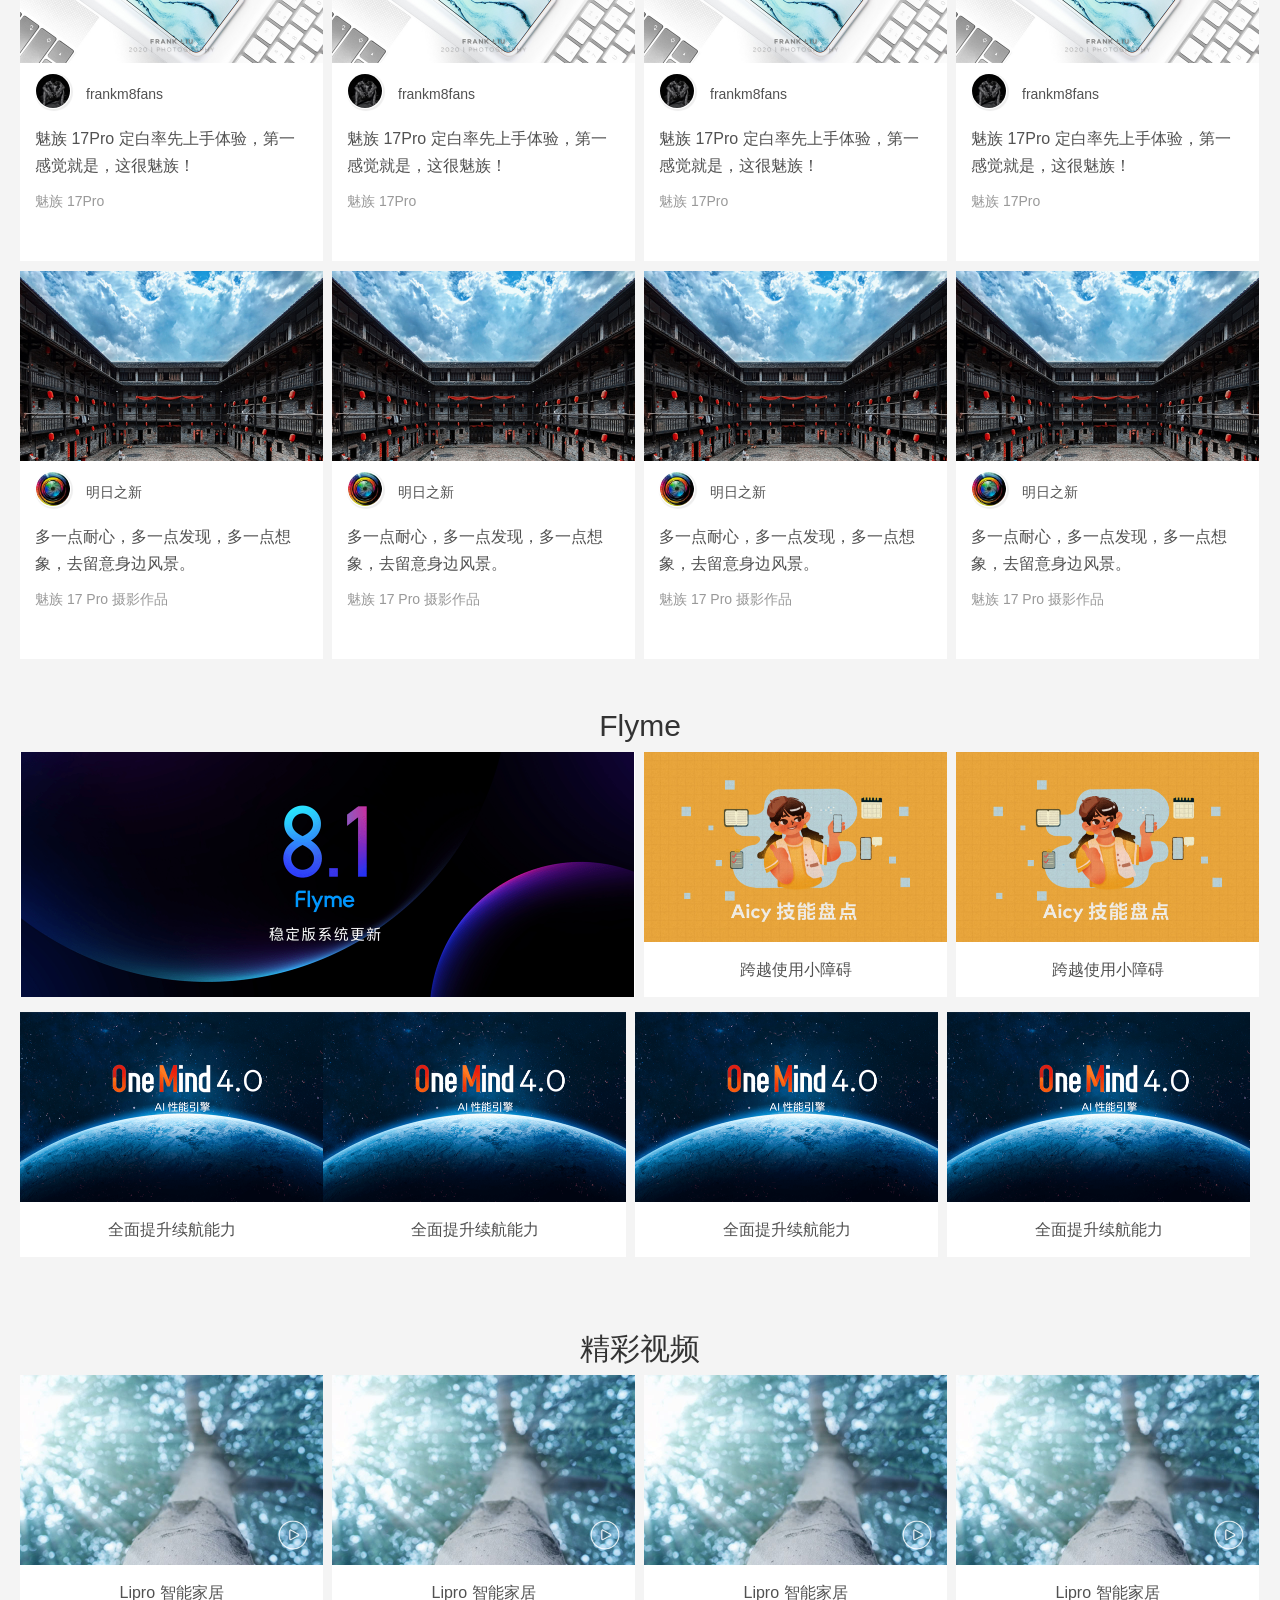
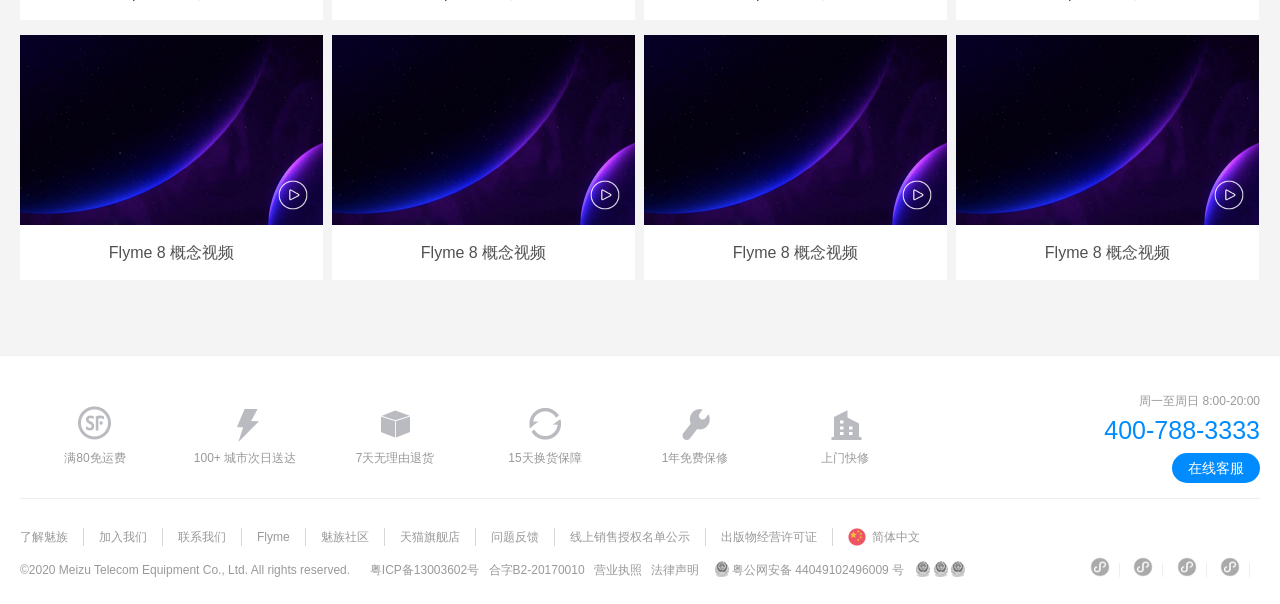
==== commit 1c795a55: "v0.0.9" ====
--- a/src/html/index.html
+++ b/src/html/index.html
@@ -6,10 +6,8 @@
     <meta name="viewport" content="width=device-width, initial-scale=1.0">
     <title>Document</title>
     <link href="https://cdn.jsdelivr.net/npm/bootstrap@3.3.7/dist/css/bootstrap.min.css" rel="stylesheet">
-
-    <link rel="stylesheet" href="../styles/index-header.css">
-    <link rel="stylesheet" href="../styles/index-body.css">
-    <link rel="stylesheet" href="../styles/index-footer.css">
+    <link rel="stylesheet" href="../styles/index.css">
+    <script src="../js/index.js" type="module"></script>
 </head>
 
 <body>
@@ -18,15 +16,129 @@
         <div class="wrapper">
             <div class="meizu-header-logo">
                 <a href="">
-                    <img src="../img/meizu.png" alt="">
+                    <img class="lazy" data-original="../img/下载 (4).png" alt="">
                 </a>
             </div>
             <ul class="meizu-header-link">
                 <li class="meizu-header-product">
                     <a href="">手机</a>
+                    <div class="meizu-header-sub-warp">
+                        <div class="meizu-header-sub ">
+                            <div class="wrapper">
+                                <ul>
+                                    <li>
+                                        <a href="">
+                                            <i></i> 魅族 17「AG梦幻独角兽」
+                                            <span></span>
+                                            <em>￥3699</em>
+                                        </a>
+                                    </li>
+                                    <li>
+                                        <a href="">
+                                            <i></i> 魅族 17「AG梦幻独角兽」
+                                            <span></span>
+                                            <em>￥3699</em>
+                                        </a>
+                                    </li>
+                                    <li>
+                                        <a href="">
+                                            <i></i> 魅族 17「AG梦幻独角兽」
+                                            <span></span>
+                                            <em>￥3699</em>
+                                        </a>
+                                    </li>
+                                    <li>
+                                        <a href="">
+                                            <i></i> 魅族 17「AG梦幻独角兽」
+                                            <span></span>
+                                            <em>￥3699</em>
+                                        </a>
+                                    </li>
+                                    <li>
+                                        <a href="">
+                                            <i></i> 魅族 17「AG梦幻独角兽」
+                                            <span></span>
+                                            <em>￥3699</em>
+                                        </a>
+                                    </li>
+                                    <li>
+                                        <a href="">
+                                            <i></i> 魅族 17「AG梦幻独角兽」
+                                            <span></span>
+                                            <em>￥3699</em>
+                                        </a>
+                                    </li>
+                                    <li>
+                                        <a href="">
+                                            <i></i> 魅族 17「AG梦幻独角兽」
+                                            <span></span>
+                                            <em>￥3699</em>
+                                        </a>
+                                    </li>
+                                </ul>
+                            </div>
+                        </div>
+                    </div>
                 </li>
                 <li class="meizu-header-product">
                     <a href="">Lipro</a>
+                    <div class="meizu-header-sub-warp  ">
+                        <div class="meizu-header-sub ">
+                            <div class="wrapper">
+                                <ul>
+                                    <li>
+                                        <a href="">
+                                            <i></i> 魅族 17「AG梦幻独角兽」
+                                            <span></span>
+                                            <em>￥3699</em>
+                                        </a>
+                                    </li>
+                                    <li>
+                                        <a href="">
+                                            <i></i> 魅族 17「AG梦幻独角兽」
+                                            <span></span>
+                                            <em>￥3699</em>
+                                        </a>
+                                    </li>
+                                    <li>
+                                        <a href="">
+                                            <i></i> 魅族 17「AG梦幻独角兽」
+                                            <span></span>
+                                            <em>￥3699</em>
+                                        </a>
+                                    </li>
+                                    <li>
+                                        <a href="">
+                                            <i></i> 魅族 17「AG梦幻独角兽」
+                                            <span></span>
+                                            <em>￥3699</em>
+                                        </a>
+                                    </li>
+                                    <li>
+                                        <a href="">
+                                            <i></i> 魅族 17「AG梦幻独角兽」
+                                            <span></span>
+                                            <em>￥3699</em>
+                                        </a>
+                                    </li>
+                                    <li>
+                                        <a href="">
+                                            <i></i> 魅族 17「AG梦幻独角兽」
+                                            <span></span>
+                                            <em>￥3699</em>
+                                        </a>
+                                    </li>
+                                    <li>
+                                        <a href="">
+                                            <i></i> 魅族 17「AG梦幻独角兽」
+                                            <span></span>
+                                            <em>￥3699</em>
+                                        </a>
+                                    </li>
+                                </ul>
+                            </div>
+                        </div>
+                    </div>
                 </li>
                 <li class="meizu-header-product">
                     <a href="">声学</a>
@@ -57,18 +169,22 @@
                 </li>
             </ul>
             <a href="" class="shop-cart">
-                <img src="../img/shop-cart.png" alt="">
+                <img class="lazy" data-original="../img/shop-cart.png" alt="">
                 <em>0</em>
+                <div class="cart-hidden">
+                    <p class="login">登录后可显示</p>
+                    <p>您账号中已加入的商品哦~</p>
+                </div>
             </a>
             <div class="user">
-                <img src="../img/user.png" alt="">
+                <img class="lazy" data-original="../img/user.png" alt="">
                 <div class="user-list">
                     <ul>
                         <li>
-                            <a href="">立即登录</a>
+                            <a href="../html/login2.html">立即登录</a>
                         </li>
                         <li>
-                            <a href="">立即注册</a>
+                            <a href="../html/register.html">立即注册</a>
                         </li>
                         <li>
                             <a href="">我的订单</a>
@@ -88,8 +204,9 @@
         </div>
     </div>
 
+
     <!-- 轮播图 -->
-    <div id="carousel-example-generic" class="carousel slide" data-ride="carousel">
+    <div id="carousel-example-generic" class="carousel slide" data-ride="carousel" style="margin: 0 auto;max-width: 2560px;">
         <!-- Indicators -->
         <ol class="carousel-indicators">
             <li data-target="#carousel-example-generic" data-slide-to="0" class="active"></li>
@@ -130,34 +247,35 @@
             </div>
         </div>
     </div>
+
     <!-- 广告条 -->
     <div class="section-box">
         <div class="section-box-adv">
             <ul class="wrapper">
                 <li>
                     <a href="">
-                        <img src="../img/m9.jpg" alt="">
+                        <img class="lazy" data-original="../img/m9.jpg" alt="">
                         <em>如然之光</em>
                         <p>健康照明系列</p>
                     </a>
                 </li>
                 <li>
                     <a href="">
-                        <img src="../img/1.png" alt="">
+                        <img class="lazy" data-original="../img/1.png" alt="">
                         <em>5G之家</em>
                         <p>电信套餐享大额补贴</p>
                     </a>
                 </li>
                 <li>
                     <a href="">
-                        <img src="../img/2.png" alt="">
+                        <img class="lazy" data-original="../img/2.png" alt="">
                         <em>魅族年度影像大赛</em>
                         <p>将生活一按成诗</p>
                     </a>
                 </li>
                 <li>
                     <a href="">
-                        <img src="../img/m10.jpg" alt="">
+                        <img class="lazy" data-original="../img/m10.jpg" alt="">
                         <em>mCycle</em>
                         <p>以旧换新赢红包</p>
                     </a>
@@ -181,7 +299,7 @@
             <ul>
                 <li class="big big1">
                     <a href="">
-                        <img class="goods-img1" src="../img/3.png" alt="">
+                        <img class="goods-img1 lazy" data-original="../img/3.png" alt="">
                         <span class="phone-info">
                             <span class="goods-name">魅族 17</span>
                         <span class="goods-desc">限时领券至高立省400 | 3期免息</span>
@@ -192,7 +310,7 @@
                 </li>
                 <li class="big big2">
                     <a href="">
-                        <img class="goods-img1" src="../img/4.png" alt="">
+                        <img class="goods-img1 lazy" data-original="../img/4.png" alt="">
                         <span class="phone-info">
                             <span class="goods-name">魅族 17 Pro</span>
                         <span class="goods-desc">限时领券至高立省400 | 3期免息</span>
@@ -203,7 +321,7 @@
                 </li>
                 <li class="phone">
                     <a href="">
-                        <img class="goods-img2" src="../img/5.png" alt="">
+                        <img class="goods-img2 lazy" data-original="../img/5.png" alt="">
                         <span class="phone-info">
                             <span class="goods-name">魅族 17「AG原野绿」</span>
                         <span class="goods-desc">限时领券至高立省400 | 3期免息</span>
@@ -213,7 +331,7 @@
                 </li>
                 <li class="phone">
                     <a href="">
-                        <img class="goods-img2" src="../img/6.png" alt="">
+                        <img class="goods-img2 lazy" data-original="../img/6.png" alt="">
                         <span class="phone-info">
                             <span class="goods-name">魅族 17「AG星际灰」</span>
                         <span class="goods-desc">限时领券至高立省400 | 3期免息</span>
@@ -223,7 +341,7 @@
                 </li>
                 <li class="phone">
                     <a href="">
-                        <img class="goods-img2" src="../img/7.png" alt="">
+                        <img class="goods-img2 lazy" data-original="../img/7.png" alt="">
                         <span class="phone-info">
                             <span class="goods-name">魅族 17 Pro「乌金」</span>
                         <span class="goods-desc">限时领券至高立省400 | 3期免息</span>
@@ -233,7 +351,7 @@
                 </li>
                 <li class="phone last">
                     <a href="">
-                        <img class="goods-img2" src="../img/8.png" alt="">
+                        <img class="goods-img2 lazy" data-original="../img/8.png" alt="">
                         <span class="phone-info">
                             <span class="goods-name">魅族 17 Pro「定白」</span>
                         <span class="goods-desc">限时领券至高立省400 | 3期免息</span>
@@ -254,10 +372,10 @@
             </a>
         </div>
         <div class="phone-list wrapper">
-            <ul>
-                <li class="phone">
-                    <a href="">
-                        <img class="goods-img3" src="../img/m13.jpg" alt="">
+            <ul class="list clear">
+                <!-- <li class="phone">
+                    <a href="">
+                        <img class="goods-img3 lazy" data-original="../img/m13.jpg" alt="">
                         <span class="phone-info box-ad-info">
                             <span class="goods-name">魅族 Lipro LED 橱柜灯</span>
                         <span class="goods-desc">博物馆级健康光 RG0 舒适低蓝光 磁吸随贴安装</span>
@@ -267,7 +385,7 @@
                 </li>
                 <li class="phone">
                     <a href="">
-                        <img class="goods-img2" src="../img/9.png" alt="">
+                        <img class="goods-img2 lazy" data-original="../img/9.png" alt="">
                         <span class="phone-info">
                             <span class="goods-name">魅族 Lipro LED 橱柜灯</span>
                         <span class="goods-desc">博物馆级健康光 RG0 舒适低蓝光 磁吸随贴安装</span>
@@ -277,7 +395,7 @@
                 </li>
                 <li class="phone">
                     <a href="">
-                        <img class="goods-img2" src="../img/m14.jpg" alt="">
+                        <img class="goods-img2 lazy" data-original="../img/m14.jpg" alt="">
                         <span class="phone-info">
                             <span class="goods-name">魅族 Lipro LED 灯泡</span>
                         <span class="goods-desc">博物馆级健康光 RG0舒适低蓝光</span>
@@ -287,17 +405,17 @@
                 </li>
                 <li class="phone last">
                     <a href="">
-                        <img class="goods-img2" src="../img/10.png" alt="">
+                        <img class="goods-img2 lazy" data-original="../img/10.png" alt="">
                         <span class="phone-info">
                             <span class="goods-name">魅族 Lipro LED 筒灯</span>
                         <span class="goods-desc">博物馆级健康光 RG0 舒适低蓝光 IP54 密封设计</span>
                         <span><i>￥</i>299</span>
                         </span>
                     </a>
-                </li>
-                <li class="phone">
-                    <a href="">
-                        <img class="goods-img3" src="../img/m15.jpg" alt="">
+                </li> -->
+                <!-- <li class="phone">
+                    <a href="">
+                        <img class="goods-img3 lazy" data-original="../img/m15.jpg" alt="">
                         <span class="phone-info box-ad-info">
                             <span class="goods-name">魅族 Lipro LED 灯泡</span>
                         <span class="goods-desc">博物馆级健康光 RG0舒适低蓝光</span>
@@ -307,7 +425,7 @@
                 </li>
                 <li class="phone">
                     <a href="">
-                        <img class="goods-img2" src="../img/11.png" alt="">
+                        <img class="goods-img2 lazy" data-original="../img/11.png" alt="">
                         <span class="phone-info">
                             <span class="goods-name">魅族 Lipro LED 地脚灯</span>
                         <span class="goods-desc">博物馆级健康光 | 无可见频闪 | 主动式雷达检测</span>
@@ -317,7 +435,7 @@
                 </li>
                 <li class="phone">
                     <a href="">
-                        <img class="goods-img2" src="../img/12.png" alt="">
+                        <img class="goods-img2 lazy" data-original="../img/12.png" alt="">
                         <span class="phone-info">
                             <span class="goods-name">魅族 Lipro LED 灯带</span>
                         <span class="goods-desc">博物馆级健康光 | 无可见频闪 | FPC 压延铜结构</span>
@@ -327,14 +445,14 @@
                 </li>
                 <li class="phone last">
                     <a href="">
-                        <img class="goods-img2" src="../img/13.png" alt="">
+                        <img class="goods-img2 lazy" data-original="../img/13.png" alt="">
                         <span class="phone-info">
                             <span class="goods-name">魅族 Lipro 驱动电源</span>
                         <span class="goods-desc">55W 输出功率 | 铝制金属外壳</span>
                         <span><i>￥</i>249</span>
                         </span>
                     </a>
-                </li>
+                </li> -->
             </ul>
         </div>
         <!-- 魅族声学 -->
@@ -343,14 +461,14 @@
         </div>
         <div class="main-phone-adv">
             <a href="">
-                <img src="../img/m16.jpg" alt="">
+                <img src="../img/m30.jpg" alt="">
             </a>
         </div>
         <div class="phone-list wrapper">
             <ul>
                 <li class="phone">
                     <a href="">
-                        <img class="goods-img3" src="../img/m17.jpg" alt="">
+                        <img class="goods-img3 lazy" data-original="../img/m17.jpg" alt="">
                         <span class="phone-info box-ad-info">
                             <span class="goods-name">魅族 EP3C 耳机</span>
                         <span class="goods-desc">【限时券后价89元】</span>
@@ -360,7 +478,7 @@
                 </li>
                 <li class="phone">
                     <a href="">
-                        <img class="goods-img2" src="../img/14.png" alt="">
+                        <img class="goods-img2 lazy" data-original="../img/14.png" alt="">
                         <span class="phone-info">
                             <span class="goods-name">魅族 POP2s 真无线耳机</span>
                         <span class="goods-desc">好声音标杆 |  Flyme 妙连｜双主机同步传输</span>
@@ -371,7 +489,7 @@
                 </li>
                 <li class="phone">
                     <a href="">
-                        <img class="goods-img2" src="../img/15.png" alt="">
+                        <img class="goods-img2 lazy" data-original="../img/15.png" alt="">
                         <span class="phone-info">
                             <span class="goods-name">MEIZU UR LIVE 特调版</span>
                         <span class="goods-desc">手工定制公模 ｜ 楼氏定制四单元动铁</span>
@@ -382,7 +500,7 @@
                 </li>
                 <li class="phone last">
                     <a href="">
-                        <img class="goods-img2" src="../img/16.png" alt="">
+                        <img class="goods-img2 lazy" data-original="../img/16.png" alt="">
                         <span class="phone-info">
                             <span class="goods-name">魅族 EP63NC 无线降噪耳机</span>
                         <span class="goods-desc">【限时券后价249元】</span>
@@ -392,7 +510,7 @@
                 </li>
                 <li class="phone">
                     <a href="">
-                        <img class="goods-img3" src="../img/m18.jpg" alt="">
+                        <img class="goods-img3 lazy" data-original="../img/m18.jpg" alt="">
                         <span class="phone-info box-ad-info">
                             <span class="goods-name">魅族 HD60 头戴式蓝牙耳机</span>
                         <span class="goods-desc">【限时券后价369元+6期免息】</span>
@@ -402,7 +520,7 @@
                 </li>
                 <li class="phone">
                     <a href="">
-                        <img class="goods-img2" src="../img/17.png" alt="">
+                        <img class="goods-img2 lazy" data-original="../img/17.png" alt="">
                         <span class="phone-info">
                             <span class="goods-name">魅族 HD60 降噪耳机</span>
                         <span class="goods-desc">【限时券后价799元+12期免息】</span>
@@ -412,7 +530,7 @@
                 </li>
                 <li class="phone">
                     <a href="">
-                        <img class="goods-img2" src="../img/18.png" alt="">
+                        <img class="goods-img2 lazy" data-original="../img/18.png" alt="">
                         <span class="phone-info">
                             <span class="goods-name">魅族 POP2 真无线蓝牙耳机</span>
                         <span class="goods-desc">【限时特惠329元】</span>
@@ -423,7 +541,7 @@
                 </li>
                 <li class="phone last">
                     <a href="">
-                        <img class="goods-img2" src="../img/19.png" alt="">
+                        <img class="goods-img2 lazy" data-original="../img/19.png" alt="">
                         <span class="phone-info">
                             <span class="goods-name">POP 真无线蓝牙耳机</span>
                         <span class="goods-desc">【限时特惠299元】</span>
@@ -434,7 +552,7 @@
                 </li>
                 <li class="phone">
                     <a href="">
-                        <img class="goods-img3" src="../img/m19.jpg" alt="">
+                        <img class="goods-img3 lazy" data-original="../img/m19.jpg" alt="">
                         <span class="phone-info box-ad-info">
                             <span class="goods-name">MEIZU UR 高端定制耳机  预约</span>
                         <span class="goods-desc">【预约专用】私人定制，为你而声</span>
@@ -444,7 +562,7 @@
                 </li>
                 <li class="phone">
                     <a href="">
-                        <img class="goods-img2" src="../img/17.png" alt="">
+                        <img class="goods-img2 lazy" data-original="../img/17.png" alt="">
                         <span class="phone-info">
                             <span class="goods-name">魅族 HD60 降噪耳机</span>
                         <span class="goods-desc">【限时券后价799元+12期免息】</span>
@@ -454,7 +572,7 @@
                 </li>
                 <li class="phone">
                     <a href="">
-                        <img class="goods-img2" src="../img/18.png" alt="">
+                        <img class="goods-img2 lazy" data-original="../img/18.png" alt="">
                         <span class="phone-info">
                             <span class="goods-name">魅族 POP2 真无线蓝牙耳机</span>
                         <span class="goods-desc">【限时特惠329元】</span>
@@ -465,7 +583,7 @@
                 </li>
                 <li class="phone last">
                     <a href="">
-                        <img class="goods-img2" src="../img/19.png" alt="">
+                        <img class="goods-img2 lazy" data-original="../img/19.png" alt="">
                         <span class="phone-info">
                             <span class="goods-name">POP 真无线蓝牙耳机</span>
                         <span class="goods-desc">【限时特惠299元】</span>
@@ -482,14 +600,14 @@
         </div>
         <div class="main-phone-adv">
             <a href="">
-                <img src="../img/m20.jpg" alt="">
+                <img src="../img/12.jpg" alt="">
             </a>
         </div>
         <div class="phone-list wrapper">
             <ul>
                 <li class="phone">
                     <a href="">
-                        <img class="goods-img3" src="../img/m21.jpg" alt="">
+                        <img class="goods-img3 lazy" data-original="../img/m21.jpg" alt="">
                         <span class="phone-info box-ad-info">
                             <span class="goods-name">魅族超充 GaN 三口充电器</span>
                         <span class="goods-desc">【限时券后价139元】</span>
@@ -499,7 +617,7 @@
                 </li>
                 <li class="phone">
                     <a href="">
-                        <img class="goods-img2" src="../img/20.png" alt="">
+                        <img class="goods-img2 lazy" data-original="../img/20.png" alt="">
                         <span class="phone-info">
                             <span class="goods-name">PANDAER 「17」新春限定系列 壳膜套装</span>
                         <span class="goods-desc">【限时首发价49元】魅族 17 系列适用</span>
@@ -511,7 +629,7 @@
                 </li>
                 <li class="phone">
                     <a href="">
-                        <img class="goods-img2" src="../img/20.png" alt="">
+                        <img class="goods-img2 lazy" data-original="../img/20.png" alt="">
                         <span class="phone-info">
                             <span class="goods-name">PANDAER 「17」新春限定系列 壳膜套装</span>
                         <span class="goods-desc">【限时首发价49元】魅族 17 系列适用</span>
@@ -523,7 +641,7 @@
                 </li>
                 <li class="phone last">
                     <a href="">
-                        <img class="goods-img2" src="../img/20.png" alt="">
+                        <img class="goods-img2 lazy" data-original="../img/20.png" alt="">
                         <span class="phone-info">
                             <span class="goods-name">PANDAER 「17」新春限定系列 壳膜套装</span>
                         <span class="goods-desc">【限时首发价49元】魅族 17 系列适用</span>
@@ -535,7 +653,7 @@
                 </li>
                 <li class="phone">
                     <a href="">
-                        <img class="goods-img3" src="../img/m22.jpg" alt="">
+                        <img class="goods-img3 lazy" data-original="../img/m22.jpg" alt="">
                         <span class="phone-info box-ad-info">
                             <span class="goods-name">魅族无线超充板</span>
                         <span class="goods-desc">魅族 17 Pro 适用 | 27W 无线快充 | 主动散热</span>
@@ -545,7 +663,7 @@
                 </li>
                 <li class="phone">
                     <a href="">
-                        <img class="goods-img2" src="../img/21.png" alt="">
+                        <img class="goods-img2 lazy" data-original="../img/21.png" alt="">
                         <span class="phone-info">
                             <span class="goods-name">魅族超充 USB-C 移动电源</span>
                         <span class="goods-desc">【限时券后价139元】</span>
@@ -556,7 +674,7 @@
                 </li>
                 <li class="phone">
                     <a href="">
-                        <img class="goods-img2" src="../img/21.png" alt="">
+                        <img class="goods-img2 lazy" data-original="../img/21.png" alt="">
                         <span class="phone-info">
                             <span class="goods-name">魅族超充 USB-C 移动电源</span>
                         <span class="goods-desc">【限时券后价139元】</span>
@@ -567,7 +685,7 @@
                 </li>
                 <li class="phone last">
                     <a href="">
-                        <img class="goods-img2" src="../img/21.png" alt="">
+                        <img class="goods-img2 lazy" data-original="../img/21.png" alt="">
                         <span class="phone-info">
                             <span class="goods-name">魅族超充 USB-C 移动电源</span>
                         <span class="goods-desc">【限时券后价139元】</span>
@@ -578,7 +696,7 @@
                 </li>
                 <li class="phone">
                     <a href="">
-                        <img class="goods-img3" src="../img/m23.jpg" alt="">
+                        <img class="goods-img3 lazy" data-original="../img/m23.jpg" alt="">
                         <span class="phone-info box-ad-info">
                             <span class="goods-name">Pandaer 「17」系列 手机壳</span>
                         <span class="goods-desc">魅族 17 / 魅族 17 Pro 适用 | Pandaer 家族</span>
@@ -588,7 +706,7 @@
                 </li>
                 <li class="phone">
                     <a href="">
-                        <img class="goods-img2" src="../img/22.png" alt="">
+                        <img class="goods-img2 lazy" data-original="../img/22.png" alt="">
                         <span class="phone-info">
                             <span class="goods-name">魅族中国红 Type-C 金属编织线</span>
                         <span class="goods-desc">魅族中国红 Type-C 金属编织线</span>
@@ -599,7 +717,7 @@
                 </li>
                 <li class="phone">
                     <a href="">
-                        <img class="goods-img2" src="../img/22.png" alt="">
+                        <img class="goods-img2 lazy" data-original="../img/22.png" alt="">
                         <span class="phone-info">
                             <span class="goods-name">魅族中国红 Type-C 金属编织线</span>
                         <span class="goods-desc">魅族中国红 Type-C 金属编织线</span>
@@ -610,7 +728,7 @@
                 </li>
                 <li class="phone last">
                     <a href="">
-                        <img class="goods-img2" src="../img/22.png" alt="">
+                        <img class="goods-img2 lazy" data-original="../img/22.png" alt="">
                         <span class="phone-info">
                             <span class="goods-name">魅族中国红 Type-C 金属编织线</span>
                         <span class="goods-desc">魅族中国红 Type-C 金属编织线</span>
@@ -627,14 +745,14 @@
         </div>
         <div class="main-phone-adv">
             <a href="">
-                <img src="../img/m24.jpg" alt="">
+                <img src="../img/11.jpg" alt="">
             </a>
         </div>
         <div class="phone-list wrapper">
             <ul>
                 <li class="phone">
                     <a href="">
-                        <img class="goods-img3" src="../img/m25.jpg" alt="">
+                        <img class="goods-img3 lazy" data-original="../img/m25.jpg" alt="">
                         <span class="phone-info box-ad-info">
                             <span class="goods-name">Lifeme 双肩包</span>
                         <span class="goods-desc">【限时券后价239元】</span>
@@ -644,7 +762,7 @@
                 </li>
                 <li class="phone">
                     <a href="">
-                        <img class="goods-img2" src="../img/23.png" alt="">
+                        <img class="goods-img2 lazy" data-original="../img/23.png" alt="">
                         <span class="phone-info">
                             <span class="goods-name">魅族防飞溅声波电动牙刷</span>
                         <span class="goods-desc">【限时券后价179元】</span>
@@ -655,7 +773,7 @@
                 </li>
                 <li class="phone">
                     <a href="">
-                        <img class="goods-img2" src="../img/23.png" alt="">
+                        <img class="goods-img2 lazy" data-original="../img/23.png" alt="">
                         <span class="phone-info">
                             <span class="goods-name">魅族防飞溅声波电动牙刷</span>
                         <span class="goods-desc">【限时券后价179元】</span>
@@ -666,7 +784,7 @@
                 </li>
                 <li class="phone last">
                     <a href="">
-                        <img class="goods-img2" src="../img/23.png" alt="">
+                        <img class="goods-img2 lazy" data-original="../img/23.png" alt="">
                         <span class="phone-info">
                             <span class="goods-name">魅族防飞溅声波电动牙刷</span>
                         <span class="goods-desc">【限时券后价179元】</span>
@@ -677,7 +795,7 @@
                 </li>
                 <li class="phone">
                     <a href="">
-                        <img class="goods-img3" src="../img/m26.jpg" alt="">
+                        <img class="goods-img3 lazy" data-original="../img/m26.jpg" alt="">
                         <span class="phone-info box-ad-info">
                             <span class="goods-name">J-BELT</span>
                         <span class="goods-desc">J.Wong Design 无级舒适</span>
@@ -688,7 +806,7 @@
                 </li>
                 <li class="phone">
                     <a href="">
-                        <img class="goods-img2" src="../img/24.png" alt="">
+                        <img class="goods-img2 lazy" data-original="../img/24.png" alt="">
                         <span class="phone-info">
                             <span class="goods-name">Pandaer 魔术师帽衫</span>
                         <span class="goods-desc">【限时特惠169元】</span>
@@ -700,7 +818,7 @@
                 </li>
                 <li class="phone">
                     <a href="">
-                        <img class="goods-img2" src="../img/24.png" alt="">
+                        <img class="goods-img2 lazy" data-original="../img/24.png" alt="">
                         <span class="phone-info">
                             <span class="goods-name">Pandaer 魔术师帽衫</span>
                         <span class="goods-desc">【限时特惠169元】</span>
@@ -712,7 +830,7 @@
                 </li>
                 <li class="phone last">
                     <a href="">
-                        <img class="goods-img2" src="../img/24.png" alt="">
+                        <img class="goods-img2 lazy" data-original="../img/24.png" alt="">
                         <span class="phone-info">
                             <span class="goods-name">Pandaer 魔术师帽衫</span>
                         <span class="goods-desc">【限时特惠169元】</span>
@@ -732,9 +850,9 @@
             <ul>
                 <li class="phone1">
                     <a href="">
-                        <img class="goods-img4" src="../img/25.png" alt="">
+                        <img class="goods-img4 lazy" data-original="../img/25.png" alt="">
                         <div class="comment-user-info">
-                            <img src="../img/w100.jfif" alt="">
+                            <img class="lazy" data-original="../img/w100.jfif" alt="">
                             <span class="comment-username">frankm8fans</span>
                         </div>
                         <p>魅族 17Pro 定白率先上手体验，第一感觉就是，这很魅族！</p>
@@ -743,9 +861,9 @@
                 </li>
                 <li class="phone1">
                     <a href="">
-                        <img class="goods-img4" src="../img/25.png" alt="">
+                        <img class="goods-img4 lazy" data-original="../img/25.png" alt="">
                         <div class="comment-user-info">
-                            <img src="../img/w100.jfif" alt="">
+                            <img class="lazy" data-original="../img/w100.jfif" alt="">
                             <span class="comment-username">frankm8fans</span>
                         </div>
                         <p>魅族 17Pro 定白率先上手体验，第一感觉就是，这很魅族！</p>
@@ -754,9 +872,9 @@
                 </li>
                 <li class="phone1">
                     <a href="">
-                        <img class="goods-img4" src="../img/25.png" alt="">
+                        <img class="goods-img4 lazy" data-original="../img/25.png" alt="">
                         <div class="comment-user-info">
-                            <img src="../img/w100.jfif" alt="">
+                            <img class="lazy" data-original="../img/w100.jfif" alt="">
                             <span class="comment-username">frankm8fans</span>
                         </div>
                         <p>魅族 17Pro 定白率先上手体验，第一感觉就是，这很魅族！</p>
@@ -765,9 +883,9 @@
                 </li>
                 <li class="phone1 last">
                     <a href="">
-                        <img class="goods-img4" src="../img/25.png" alt="">
+                        <img class="goods-img4 lazy" data-original="../img/25.png" alt="">
                         <div class="comment-user-info">
-                            <img src="../img/w100.jfif" alt="">
+                            <img class="lazy" data-original="../img/w100.jfif" alt="">
                             <span class="comment-username">frankm8fans</span>
                         </div>
                         <p>魅族 17Pro 定白率先上手体验，第一感觉就是，这很魅族！</p>
@@ -776,9 +894,9 @@
                 </li>
                 <li class="phone1">
                     <a href="">
-                        <img class="goods-img4" src="../img/26.png" alt="">
+                        <img class="goods-img4 lazy" data-original="../img/26.png" alt="">
                         <div class="comment-user-info">
-                            <img src="../img/w100h100.jfif" alt="">
+                            <img class="lazy" data-original="../img/w100h100.jfif" alt="">
                             <span class="comment-username">明日之新</span>
                         </div>
                         <p>多一点耐心，多一点发现，多一点想象，去留意身边风景。</p>
@@ -787,9 +905,9 @@
                 </li>
                 <li class="phone1">
                     <a href="">
-                        <img class="goods-img4" src="../img/26.png" alt="">
+                        <img class="goods-img4 lazy" data-original="../img/26.png" alt="">
                         <div class="comment-user-info">
-                            <img src="../img/w100h100.jfif" alt="">
+                            <img class="lazy" data-original="../img/w100h100.jfif" alt="">
                             <span class="comment-username">明日之新</span>
                         </div>
                         <p>多一点耐心，多一点发现，多一点想象，去留意身边风景。</p>
@@ -798,9 +916,9 @@
                 </li>
                 <li class="phone1">
                     <a href="">
-                        <img class="goods-img4" src="../img/26.png" alt="">
+                        <img class="goods-img4 lazy" data-original="../img/26.png" alt="">
                         <div class="comment-user-info">
-                            <img src="../img/w100h100.jfif" alt="">
+                            <img class="lazy" data-original="../img/w100h100.jfif" alt="">
                             <span class="comment-username">明日之新</span>
                         </div>
                         <p>多一点耐心，多一点发现，多一点想象，去留意身边风景。</p>
@@ -809,9 +927,9 @@
                 </li>
                 <li class="phone1 last">
                     <a href="">
-                        <img class="goods-img4" src="../img/26.png" alt="">
+                        <img class="goods-img4 lazy" data-original="../img/26.png" alt="">
                         <div class="comment-user-info">
-                            <img src="../img/w100h100.jfif" alt="">
+                            <img class="lazy" data-original="../img/w100h100.jfif" alt="">
                             <span class="comment-username">明日之新</span>
                         </div>
                         <p>多一点耐心，多一点发现，多一点想象，去留意身边风景。</p>
@@ -828,42 +946,42 @@
             <ul class="clearfix">
                 <li class="phone2">
                     <a href="">
-                        <img class="goods-img5" src="../img/27.png" alt="">
+                        <img class="goods-img5 lazy" data-original="../img/27.png" alt="">
                     </a>
                 </li>
                 <li class="phone2">
                     <a href="">
-                        <img class="goods-img6" src="../img/m27.jpg" alt="">
+                        <img class="goods-img6 lazy" data-original="../img/m27.jpg" alt="">
                         <p>跨越使用小障碍</p>
                     </a>
                 </li>
                 <li class="phone2 last">
                     <a href="">
-                        <img class="goods-img6" src="../img/m27.jpg" alt="">
+                        <img class="goods-img6 lazy" data-original="../img/m27.jpg" alt="">
                         <p>跨越使用小障碍</p>
                     </a>
                 </li>
                 <li class="phone2">
                     <a href="">
-                        <img class="goods-img6" src="../img/28.png" alt="">
+                        <img class="goods-img6 lazy" data-original="../img/28.png" alt="">
                         <p>全面提升续航能力</p>
                     </a>
                 </li>
                 <li class="phone2">
                     <a href="">
-                        <img class="goods-img6" src="../img/28.png" alt="">
+                        <img class="goods-img6 lazy" data-original="../img/28.png" alt="">
                         <p>全面提升续航能力</p>
                     </a>
                 </li>
                 <li class="phone2">
                     <a href="">
-                        <img class="goods-img6" src="../img/28.png" alt="">
+                        <img class="goods-img6 lazy" data-original="../img/28.png" alt="">
                         <p>全面提升续航能力</p>
                     </a>
                 </li>
                 <li class="phone2 last">
                     <a href="">
-                        <img class="goods-img6" src="../img/28.png" alt="">
+                        <img class="goods-img6 lazy" data-original="../img/28.png" alt="">
                         <p>全面提升续航能力</p>
                     </a>
                 </li>
@@ -878,56 +996,56 @@
                 <li class="phone2   phone3" style="width: 303px;">
                     <a href="#">
                         <i></i>
-                        <img class="goods-img6" src="../img/m28.jpg" alt="">
+                        <img class="goods-img6 lazy" data-original="../img/m28.jpg" alt="">
                         <p>Lipro 智能家居</p>
                     </a>
                 </li>
                 <li class="phone2">
                     <a href="#">
                         <i></i>
-                        <img class="goods-img6" src="../img/m28.jpg" alt="">
+                        <img class="goods-img6 lazy" data-original="../img/m28.jpg" alt="">
                         <p>Lipro 智能家居</p>
                     </a>
                 </li>
                 <li class="phone2">
                     <a href="#">
                         <i></i>
-                        <img class="goods-img6" src="../img/m28.jpg" alt="">
+                        <img class="goods-img6 lazy" data-original="../img/m28.jpg" alt="">
                         <p>Lipro 智能家居</p>
                     </a>
                 </li>
                 <li class="phone2 last">
                     <a href="#">
                         <i></i>
-                        <img class="goods-img6" src="../img/m28.jpg" alt="">
+                        <img class="goods-img6 lazy" data-original="../img/m28.jpg" alt="">
                         <p>Lipro 智能家居</p>
                     </a>
                 </li>
                 <li class="phone2">
                     <a href="#">
                         <i></i>
-                        <img class="goods-img6" src="../img/m29.jpg" alt="">
+                        <img class="goods-img6 lazy" data-original="../img/m29.jpg" alt="">
                         <p>Flyme 8 概念视频</p>
                     </a>
                 </li>
                 <li class="phone2">
                     <a href="#">
                         <i></i>
-                        <img class="goods-img6" src="../img/m29.jpg" alt="">
+                        <img class="goods-img6 lazy" data-original="../img/m29.jpg" alt="">
                         <p>Flyme 8 概念视频</p>
                     </a>
                 </li>
                 <li class="phone2">
                     <a href="#">
                         <i></i>
-                        <img class="goods-img6" src="../img/m29.jpg" alt="">
+                        <img class="goods-img6 lazy" data-original="../img/m29.jpg" alt="">
                         <p>Flyme 8 概念视频</p>
                     </a>
                 </li>
                 <li class="phone2 last">
                     <a href="#">
                         <i></i>
-                        <img class="goods-img6" src="../img/m29.jpg" alt="">
+                        <img class="goods-img6 lazy" data-original="../img/m29.jpg" alt="">
                         <p>Flyme 8 概念视频</p>
                     </a>
                 </li>
@@ -942,37 +1060,37 @@
                     <ul class="footer-service">
                         <li>
                             <a href="">
-                                <img src="../img/29.png" alt="">
+                                <img class="lazy" data-original="../img/29.png" alt="">
                                 <span>满80免运费</span>
                             </a>
                         </li>
                         <li>
                             <a href="">
-                                <img src="../img/30.png" alt="">
+                                <img class="lazy" data-original="../img/30.png" alt="">
                                 <span>100+ 城市次日送达</span>
                             </a>
                         </li>
                         <li>
                             <a href="">
-                                <img src="../img/31.png" alt="">
+                                <img class="lazy" data-original="../img/31.png" alt="">
                                 <span>7天无理由退货</span>
                             </a>
                         </li>
                         <li>
                             <a href="">
-                                <img src="../img/32.png" alt="">
+                                <img class="lazy" data-original="../img/32.png" alt="">
                                 <span>15天换货保障</span>
                             </a>
                         </li>
                         <li>
                             <a href="">
-                                <img src="../img/33.png" alt="">
+                                <img class="lazy" data-original="../img/33.png" alt="">
                                 <span>1年免费保修</span>
                             </a>
                         </li>
                         <li>
                             <a href="">
-                                <img src="../img/34.png" alt="">
+                                <img class="lazy" data-original="../img/34.png" alt="">
                                 <span>上门快修</span>
                             </a>
                         </li>
@@ -1111,6 +1229,8 @@
     </footer>
     <script src="https://cdn.jsdelivr.net/npm/jquery@1.12.4/dist/jquery.min.js"></script>
     <script src="https://cdn.jsdelivr.net/npm/bootstrap@3.3.7/dist/js/bootstrap.min.js"></script>
+    <script src="../js/jquery-1.11.0.min.js"></script>
+    <script src="../js/jquery.lazyload.min.js"></script>
 </body>
 
 </html>
--- a/src/styles/index.css
+++ b/src/styles/index.css
@@ -0,0 +1,822 @@
+@charset 'utf-8';
+* {
+  margin: 0;
+  padding: 0;
+  box-sizing: border-box;
+}
+em {
+  font-style: normal;
+}
+li {
+  list-style-type: none;
+}
+a {
+  text-decoration: none!important;
+}
+.clear::after {
+  content: "";
+  clear: both;
+  display: block;
+}
+.wrapper {
+  width: 1240px;
+  margin: 0 auto;
+}
+.meizu-header-sub-warp {
+  z-index: 1000;
+  display: block;
+  position: absolute;
+  left: 0;
+  top: 82px;
+  background-color: #fff;
+  width: 100%;
+  overflow: hidden;
+  height: 0;
+  transition: height 0.4s;
+}
+.meizu-header-sub-warp .meizu-header-sub {
+  background-color: #fff;
+  width: 100%;
+  overflow: hidden;
+}
+.meizu-header-sub-warp .meizu-header-sub ul {
+  overflow: hidden;
+  padding: 5px 0 20px;
+  margin: 0;
+  list-style: none;
+  text-align: center;
+  font-size: 12px;
+}
+.meizu-header-sub-warp .meizu-header-sub ul li {
+  display: inline-block;
+  text-align: center;
+  margin: 0;
+  padding: 5px 5px 20px;
+  width: 142px;
+  height: 140px;
+  font-size: 12px;
+  color: #333;
+  opacity: 0.7;
+}
+.meizu-header-sub-warp .meizu-header-sub ul li a {
+  font-size: 12px;
+  width: 142px;
+  white-space: nowrap;
+  overflow: hidden;
+  text-overflow: ellipsis;
+  display: block;
+  padding: 0;
+  cursor: pointer;
+  position: relative;
+  z-index: 99;
+}
+.meizu-header-sub-warp .meizu-header-sub ul li a:visited {
+  color: #333;
+}
+.meizu-header-sub-warp .meizu-header-sub ul li a i {
+  background: url(../img/13.jpg) no-repeat;
+  display: block;
+  width: 120px;
+  height: 120px;
+  margin: 0 auto;
+  background-position: bottom;
+  background-size: 120px;
+}
+.meizu-header-sub-warp .meizu-header-sub ul li a span {
+  position: absolute;
+  top: 0;
+  left: 0;
+  display: block;
+  height: 100%;
+  width: 100%;
+  opacity: 0.01;
+  background-color: #fff;
+}
+.meizu-header-sub-warp .meizu-header-sub ul li a em {
+  display: block;
+  color: #333;
+}
+.meizu-header-sub-warp .meizu-header-sub ul li:hover {
+  opacity: 1;
+}
+.meizu-header-product:hover .meizu-header-sub-warp {
+  height: 183px;
+}
+.meizu-header {
+  position: absolute;
+  top: 0;
+  width: 100%;
+  z-index: 999;
+}
+.meizu-header .meizu-header-logo {
+  float: left;
+  padding: 28px 0;
+}
+.meizu-header .meizu-header-logo img {
+  display: block;
+  width: 125px;
+  height: 24px;
+}
+.meizu-header .meizu-header-link {
+  margin-left: 20px;
+  float: left;
+}
+.meizu-header .meizu-header-link .meizu-header-product {
+  float: left;
+}
+.meizu-header .meizu-header-link a {
+  display: block;
+  font-size: 14px;
+  padding: 30px 20px 30px;
+  color: #515151;
+}
+.meizu-header .meizu-header-link a:hover {
+  color: #008cff;
+  text-decoration: none;
+}
+.meizu-header .shop-cart {
+  float: right;
+  position: relative;
+}
+.meizu-header .shop-cart:hover .cart-hidden {
+  display: block;
+}
+.meizu-header .shop-cart img {
+  width: 29px;
+  height: 29px;
+  margin: 24px 0 0 8px;
+}
+.meizu-header .shop-cart em {
+  position: absolute;
+  height: 15px;
+  width: 15px;
+  border-radius: 50%;
+  background: #c00;
+  text-align: center;
+  line-height: 15px;
+  color: #fff;
+  font-size: 12px;
+  right: -3px;
+  top: 22px;
+}
+.meizu-header .shop-cart .cart-hidden {
+  color: #515151;
+  width: 300px;
+  height: 140px;
+  text-align: center;
+  background: #fff;
+  font-size: 12px;
+  border-radius: 2px;
+  box-shadow: 0 0 5px rgba(0, 0, 0, 0.1);
+  position: absolute;
+  top: 65px;
+  right: 0;
+  display: none;
+}
+.meizu-header .shop-cart .cart-hidden::after {
+  display: block;
+  content: "";
+  width: 0;
+  height: 0;
+  border: 10px solid;
+  border-color: transparent transparent #fff;
+  right: 2px;
+  top: -15px;
+  position: absolute;
+}
+.meizu-header .shop-cart .cart-hidden .login {
+  padding-top: 50px;
+}
+.meizu-header .user {
+  float: right;
+  position: relative;
+  cursor: pointer;
+}
+.meizu-header .user:hover .user-list {
+  display: block;
+}
+.meizu-header .user img {
+  width: 29px;
+  height: 29px;
+  margin: 25px 0 0 8px;
+}
+.meizu-header .user .user-list {
+  width: 100px;
+  background: #fff;
+  text-align: center;
+  font-size: 12px;
+  padding-top: 7px;
+  border-radius: 2px;
+  display: none;
+  position: absolute;
+  top: 65px;
+  left: -28px;
+  box-shadow: 0 0 5px rgba(0, 0, 0, 0.1);
+}
+.meizu-header .user .user-list::after {
+  display: block;
+  content: "";
+  width: 0;
+  height: 0;
+  border: 10px solid;
+  border-color: transparent transparent #fff;
+  left: 40px;
+  top: -15px;
+  position: absolute;
+}
+.meizu-header .user .user-list li {
+  height: 33px;
+  line-height: 33px;
+}
+.meizu-header .user .user-list li a {
+  color: #515151;
+}
+.meizu-header .user .user-list li a:hover {
+  color: #008cff;
+}
+.meizu-header .header-search {
+  position: relative;
+  float: right;
+  width: 170px;
+  height: 30px;
+  border-radius: 20px;
+  border: 1px solid #999;
+  margin: 26px 5px 0 10px;
+  background: #fff;
+}
+.meizu-header .header-search input {
+  width: 127px;
+  height: 20px;
+  border: 0;
+  margin: 5px 0 0 15px;
+  outline: 0;
+  font-size: 12px;
+}
+.meizu-header .header-search svg {
+  position: absolute;
+  right: 4px;
+  top: 4px;
+}
+.carousel-inner a {
+  display: block;
+  height: 680px;
+  width: 2560px;
+}
+.carousel-inner a img {
+  position: absolute;
+  top: 50%;
+  left: 50%;
+  transform: translate(-50%, -50%);
+  max-width: 2560px!important;
+}
+.section-box {
+  background: #f4f4f4;
+  padding-bottom: 50px;
+  overflow: hidden;
+}
+.section-box .section-box-adv {
+  padding-bottom: 45px;
+  height: auto;
+  overflow: hidden;
+  background: #fff;
+  border-bottom: 1px solid #eee;
+}
+.section-box .section-box-adv li {
+  float: left;
+  width: 25%;
+  padding-top: 45px;
+}
+.section-box .section-box-adv li a {
+  display: block;
+  width: 100%;
+  height: 100%;
+  text-align: center;
+  text-decoration: none;
+}
+.section-box .section-box-adv li a img {
+  height: 130px;
+}
+.section-box .section-box-adv li a em {
+  display: block;
+  font-size: 20px;
+  color: #333;
+}
+.section-box .section-box-adv li a p {
+  color: #999;
+}
+main {
+  background: #f4f4f4;
+}
+main .main-phone-title {
+  text-align: center;
+}
+main .main-phone-title h3 {
+  font-size: 30px;
+  margin-top: 0;
+}
+main .main-phone-adv {
+  height: 450px;
+  overflow: hidden;
+}
+main .main-phone-adv a {
+  position: relative;
+  display: block;
+  width: 100%;
+  height: 100%;
+  transition: opacity 0.2s linear;
+  overflow: hidden;
+  text-decoration: none;
+}
+main .main-phone-adv a:hover {
+  opacity: 0.8;
+}
+main .main-phone-adv a img {
+  width: auto;
+  height: auto;
+  position: absolute;
+  top: 50%;
+  left: 50%;
+  transform: translate(-50%, -50%);
+}
+main .phone-list {
+  overflow: hidden;
+  padding-bottom: 50px;
+}
+main .phone-list .big {
+  width: 615px;
+  height: 610px;
+}
+main .phone-list .big .phone-info {
+  top: 58px;
+}
+main .phone-list li {
+  overflow: hidden;
+  width: 303px;
+  height: 375px;
+  float: left;
+  margin-top: 10px;
+  margin-right: 9px;
+  background: #fff;
+  transition: all 0.3s ease;
+}
+main .phone-list li:hover {
+  box-shadow: 0 15px 30px rgba(0, 0, 0, 0.1);
+}
+main .phone-list li a {
+  display: block;
+  width: 100%;
+  height: 100%;
+  text-align: center;
+  position: relative;
+}
+main .phone-list li a .goods-img1 {
+  height: 460px;
+  position: absolute;
+  bottom: 0;
+  left: 55px;
+}
+main .phone-list li a span {
+  display: block;
+}
+main .phone-list li a .phone-info {
+  position: absolute;
+  left: 0;
+  top: 270px;
+  text-align: center;
+  width: 100%;
+}
+main .phone-list li a .phone-info .goods-name {
+  font-size: 28px ;
+  color: #333;
+  margin-bottom: 0;
+}
+main .phone-list li a .phone-info .goods-desc {
+  font-size: 18px;
+  color: #333;
+  margin-bottom: 3px;
+}
+main .phone-list li a .phone-info span:nth-child(3) {
+  display: inline-block;
+  color: #c00;
+  font-size: 22px;
+}
+main .phone-list li a .phone-info span:nth-child(3) i {
+  font-size: 14px;
+  font-style: normal;
+}
+main .phone-list li a .phone-red {
+  position: absolute;
+  top: 30px;
+  left: 30px;
+  width: 60px;
+  height: 60px;
+  color: #fff;
+  line-height: 60px;
+  font-size: 16px;
+  text-align: center;
+  border-radius: 50%;
+  background-image: linear-gradient(120deg, #ff3149, #ff64a6);
+}
+main .phone-list li .goods-img2 {
+  height: 230px;
+  margin-top: 30px;
+}
+main .phone-list li .goods-img3 {
+  margin-top: 0;
+  width: 100%;
+  height: 100%;
+}
+main .phone-list .list li:first-child img {
+  margin-top: 0;
+  width: 100%;
+  height: 100%;
+  display: inline;
+}
+main .phone-list .list li:first-child span {
+  color: #fff !important;
+}
+main .phone-list .list li:nth-child(5) img {
+  margin-top: 0;
+  width: 100%;
+  height: 100%;
+  display: inline;
+}
+main .phone-list .list li:nth-child(5) span {
+  color: #fff !important;
+}
+main .phone-list li:nth-child(4) {
+  margin-right: 0!important;
+}
+main .phone-list li:nth-child(8) {
+  margin-right: 0!important;
+}
+main .phone-list .last {
+  margin-right: 0;
+}
+main .phone-list .big2 {
+  margin-right: 0;
+}
+main .phone-list .phone .phone-info .goods-name {
+  color: #333;
+  font-size: 16px;
+  margin-bottom: 2px;
+}
+main .phone-list .phone .phone-info .goods-desc {
+  color: #999;
+  font-size: 14px;
+}
+main .phone-list .phone .phone-info .product-sign {
+  position: absolute;
+  top: -240px;
+  left: 30px;
+  display: block;
+  width: 60px;
+  height: 60px;
+  line-height: 60px;
+  color: #fff;
+  font-size: 16px;
+  text-align: center;
+  border-radius: 50%;
+  background-image: linear-gradient(120deg, #ff3149, #ff64a6);
+}
+main .phone-list .phone .phone-info s {
+  font-size: 14px;
+  margin-left: 8px;
+  color: #666;
+}
+main .phone-list .phone .box-ad-info {
+  top: 267px;
+}
+main .phone-list .phone .box-ad-info .goods-name {
+  color: #fff;
+  font-size: 21px;
+  font-weight: 700;
+  margin-bottom: 0;
+}
+main .phone-list .phone .box-ad-info .goods-desc {
+  color: #fff;
+}
+main .phone-list .phone .box-ad-info .goods-price {
+  font-size: 24px;
+  font-weight: 700;
+}
+main .phone-list .phone .box-ad-info s {
+  margin-left: 4px;
+  color: #fff;
+  font-size: 14px;
+}
+main .phone-list .phone1 {
+  height: 388px;
+}
+main .phone-list .phone1 a {
+  text-decoration: none;
+  color: #515151;
+}
+main .phone-list .phone1 .goods-img4 {
+  height: 190px;
+}
+main .phone-list .phone1 .comment-user-info {
+  overflow: hidden;
+  height: 42px;
+  line-height: 42px;
+  margin-top: 10px;
+  padding: 0 15px;
+}
+main .phone-list .phone1 .comment-user-info img {
+  width: 36px;
+  height: 36px;
+  border: 1px solid #fff;
+  border-radius: 50%;
+  float: left;
+  box-shadow: 1px 1px 1px 1px #eee;
+}
+main .phone-list .phone1 .comment-user-info .comment-username {
+  margin-left: 15px;
+  text-align: left;
+  float: left;
+}
+main .phone-list .phone1 p {
+  padding: 10px 15px 15px;
+  font-size: 16px;
+  line-height: 27px;
+  text-align: left;
+  height: 66px;
+}
+main .phone-list .phone1 .comment-tip {
+  color: #999;
+  padding: 0 15px;
+  margin-top: 10px;
+  text-align: left;
+}
+main .phone-list .clearfix .phone2 {
+  margin-top: 0;
+  height: 245px;
+  margin-bottom: 15px;
+}
+main .phone-list .clearfix .phone2 a {
+  text-decoration: none;
+  color: #515151;
+}
+main .phone-list .clearfix .phone2 .goods-img5 {
+  height: 245px;
+}
+main .phone-list .clearfix .phone2 .goods-img6 {
+  height: 190px;
+  width: 100%;
+}
+main .phone-list .clearfix .phone2 p {
+  font-size: 16px;
+  line-height: 55px;
+}
+main .phone-list .clearfix .phone2 i {
+  background: url(../img/下载.png) no-repeat;
+  position: absolute;
+  width: 30px;
+  height: 30px;
+  right: 15px;
+  bottom: 70px;
+  background-size: 100%;
+}
+main .phone-list .clearfix li:first-child {
+  width: 615px;
+}
+footer .footer-link {
+  padding: 48px 0 20px;
+  border-top: 1px solid #f1f1f1;
+}
+footer .footer-link .footer-service {
+  width: 1000px;
+  float: left;
+}
+footer .footer-link .footer-service li {
+  float: left;
+  text-align: center;
+  width: 15%;
+}
+footer .footer-link .footer-service li a {
+  display: block;
+  line-height: 27px;
+  font-size: 12px;
+  color: #666;
+  text-decoration: none;
+}
+footer .footer-link .footer-service li img {
+  width: 50px;
+  display: block;
+  margin: 0 auto;
+}
+footer .footer-link .footer-service li span {
+  line-height: 30px;
+  color: #999;
+}
+footer .footer-link .onlive-service {
+  float: right;
+  text-align: right;
+  margin-top: -18px;
+}
+footer .footer-link .onlive-service span {
+  color: #999;
+  font-size: 12px;
+  line-height: 30px;
+}
+footer .footer-link .onlive-service .tel {
+  color: #008cff;
+  font-size: 25px;
+  font-weight: 400;
+  margin-top: -6px;
+  line-height: 40px;
+  margin-bottom: 0;
+}
+footer .footer-link .onlive-service .onlive-btn {
+  height: 30px;
+  padding: 0 16px;
+  overflow: hidden;
+  position: relative;
+  text-align: center;
+  line-height: 30px;
+  color: #fff;
+  border-radius: 20px;
+  margin-top: 3px;
+  display: inline-block;
+  font-size: 14px;
+  background: #008cff;
+  text-decoration: none;
+}
+footer .footer-hr {
+  margin: 10px auto 28px;
+  display: block;
+  height: 1px;
+  padding: 0;
+}
+footer .footer-info {
+  color: #999;
+  text-align: left;
+  font-size: 12px;
+  width: 100%;
+}
+footer .footer-info .footer-info-left {
+  float: left;
+}
+footer .footer-info li {
+  padding-right: 15px;
+  border-right: 1px solid #d6d6d6;
+  float: left;
+  height: 18px;
+  margin-right: 15px;
+}
+footer .footer-info li a {
+  display: block;
+  line-height: 18px;
+  color: #999;
+  font-size: 12px;
+  text-decoration: none;
+}
+footer .footer-info li a:hover {
+  color: #008cff;
+}
+footer .footer-info .no-border {
+  border: 0;
+  position: relative;
+}
+footer .footer-info .no-border:hover .hidden-box {
+  padding-bottom: 12px;
+  position: absolute;
+  bottom: 18px;
+  right: 0;
+}
+footer .footer-info .no-border:hover .lang-list {
+  display: block;
+}
+footer .footer-info .no-border .button-language {
+  position: relative;
+  display: block;
+  padding-left: 24px;
+}
+footer .footer-info .no-border .button-language:hover {
+  color: #515151;
+}
+footer .footer-info .no-border .button-language i {
+  background: url(../img/下载\ \(1\).png) no-repeat;
+  position: absolute;
+  width: 18px;
+  height: 18px;
+  top: 0;
+  left: 0;
+  background-size: cover;
+}
+footer .footer-info .no-border .lang-list {
+  display: none;
+  overflow: hidden;
+  width: 115px;
+  background: #fff;
+  border: 1px solid #f1f1f1;
+  z-index: 999;
+}
+footer .footer-info .no-border .lang-list li {
+  padding: 0;
+  margin: 0;
+  height: 37px;
+  width: 83%;
+  padding-left: 10px;
+  padding-top: 2px;
+  background: #fff;
+  margin-right: 0;
+  border: none;
+  padding-right: 4px;
+}
+footer .footer-info .no-border .lang-list li i {
+  position: relative;
+  background: url(../img/35.png) no-repeat;
+  display: inline-block;
+  top: 5px;
+  margin-right: -3px;
+  padding-top: 5px;
+  width: 30px;
+  height: 18px;
+  padding-left: 3px;
+  background-size: contain;
+  background-position: 50%;
+}
+footer .footer-info .no-border .lang-list li span {
+  height: 28px;
+  color: #333;
+}
+footer .footer-info .no-border .lang-list li span:hover {
+  color: #999;
+}
+footer .footer-info .footer-certificate a {
+  color: #999;
+  line-height: 27px;
+  font-size: 12px;
+  margin: 0 3px;
+}
+footer .footer-info .footer-certificate a:hover {
+  color: #008cff;
+}
+footer .footer-info .footer-certificate a:hover i {
+  background: url(../img/下载\ \(3\).png);
+}
+footer .footer-info .footer-certificate a span {
+  margin: 0 6px;
+}
+footer .footer-info .footer-certificate a i {
+  position: relative;
+  background: url(../img/下载\ \(2\).png) no-repeat;
+  width: 14px;
+  height: 18px;
+  display: inline-block;
+  background-position: 50%;
+  top: 4px;
+}
+footer .li-subscribe {
+  float: right;
+  margin-top: 25px;
+  position: relative;
+}
+footer .li-subscribe a {
+  line-height: 27px;
+}
+footer .li-subscribe a:hover img {
+  display: block;
+}
+footer .li-subscribe a:hover em {
+  display: block;
+}
+footer .li-subscribe a img {
+  position: absolute;
+  bottom: 40px;
+  left: -9px;
+  width: 180px;
+  display: none;
+}
+footer .li-subscribe a i {
+  background: url(../img/41.png) no-repeat;
+  background-position: 50%;
+  background-size: 100%;
+  display: inline-block;
+  width: 20px;
+  height: 20px;
+  position: relative;
+  top: 4px;
+  margin-right: 20px;
+}
+footer .li-subscribe a i::after {
+  position: absolute;
+  content: "";
+  width: 1px;
+  height: 14px;
+  background: #eee;
+  right: -10px;
+  bottom: 0;
+}
+footer .li-subscribe a i em {
+  background: url(../img/42.png) no-repeat;
+  position: absolute;
+  left: 0;
+  top: 0;
+  width: 100%;
+  height: 100%;
+  background-position: 50%;
+  background-size: 100%;
+  display: none;
+}
